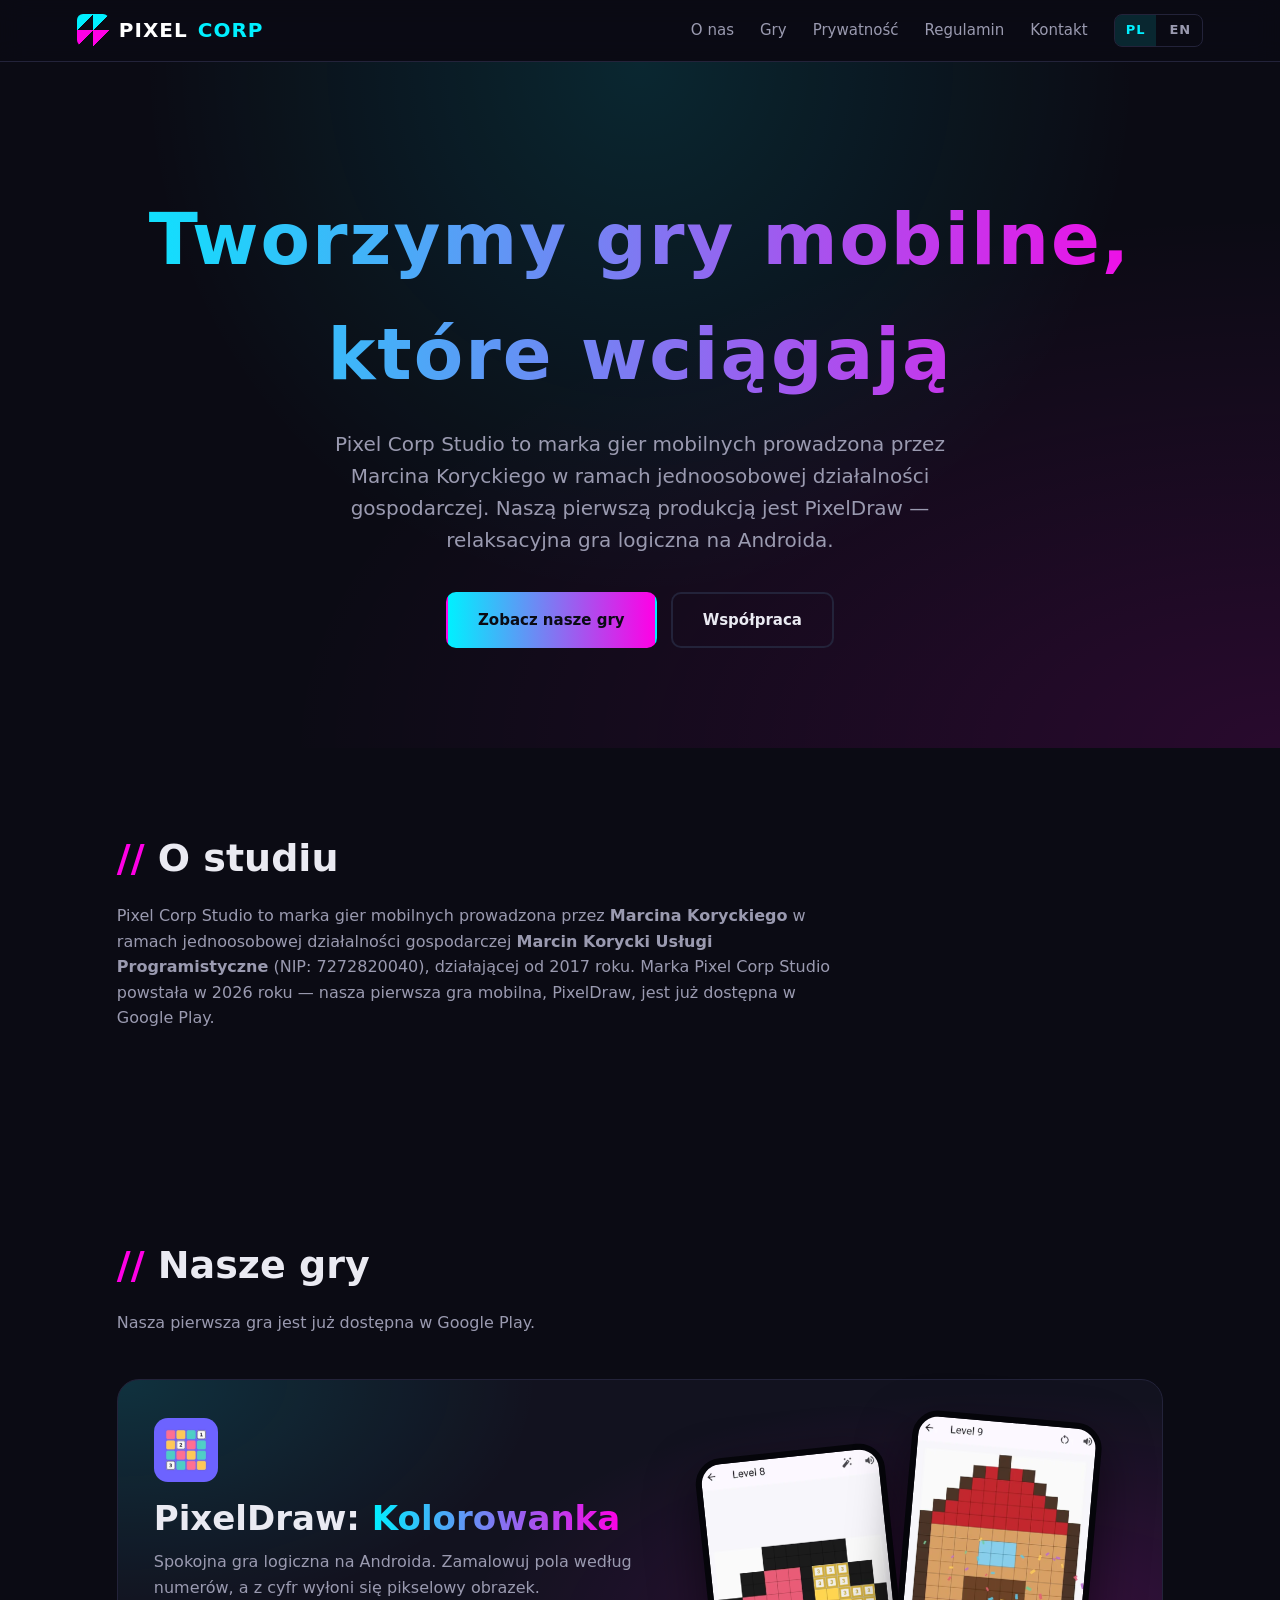
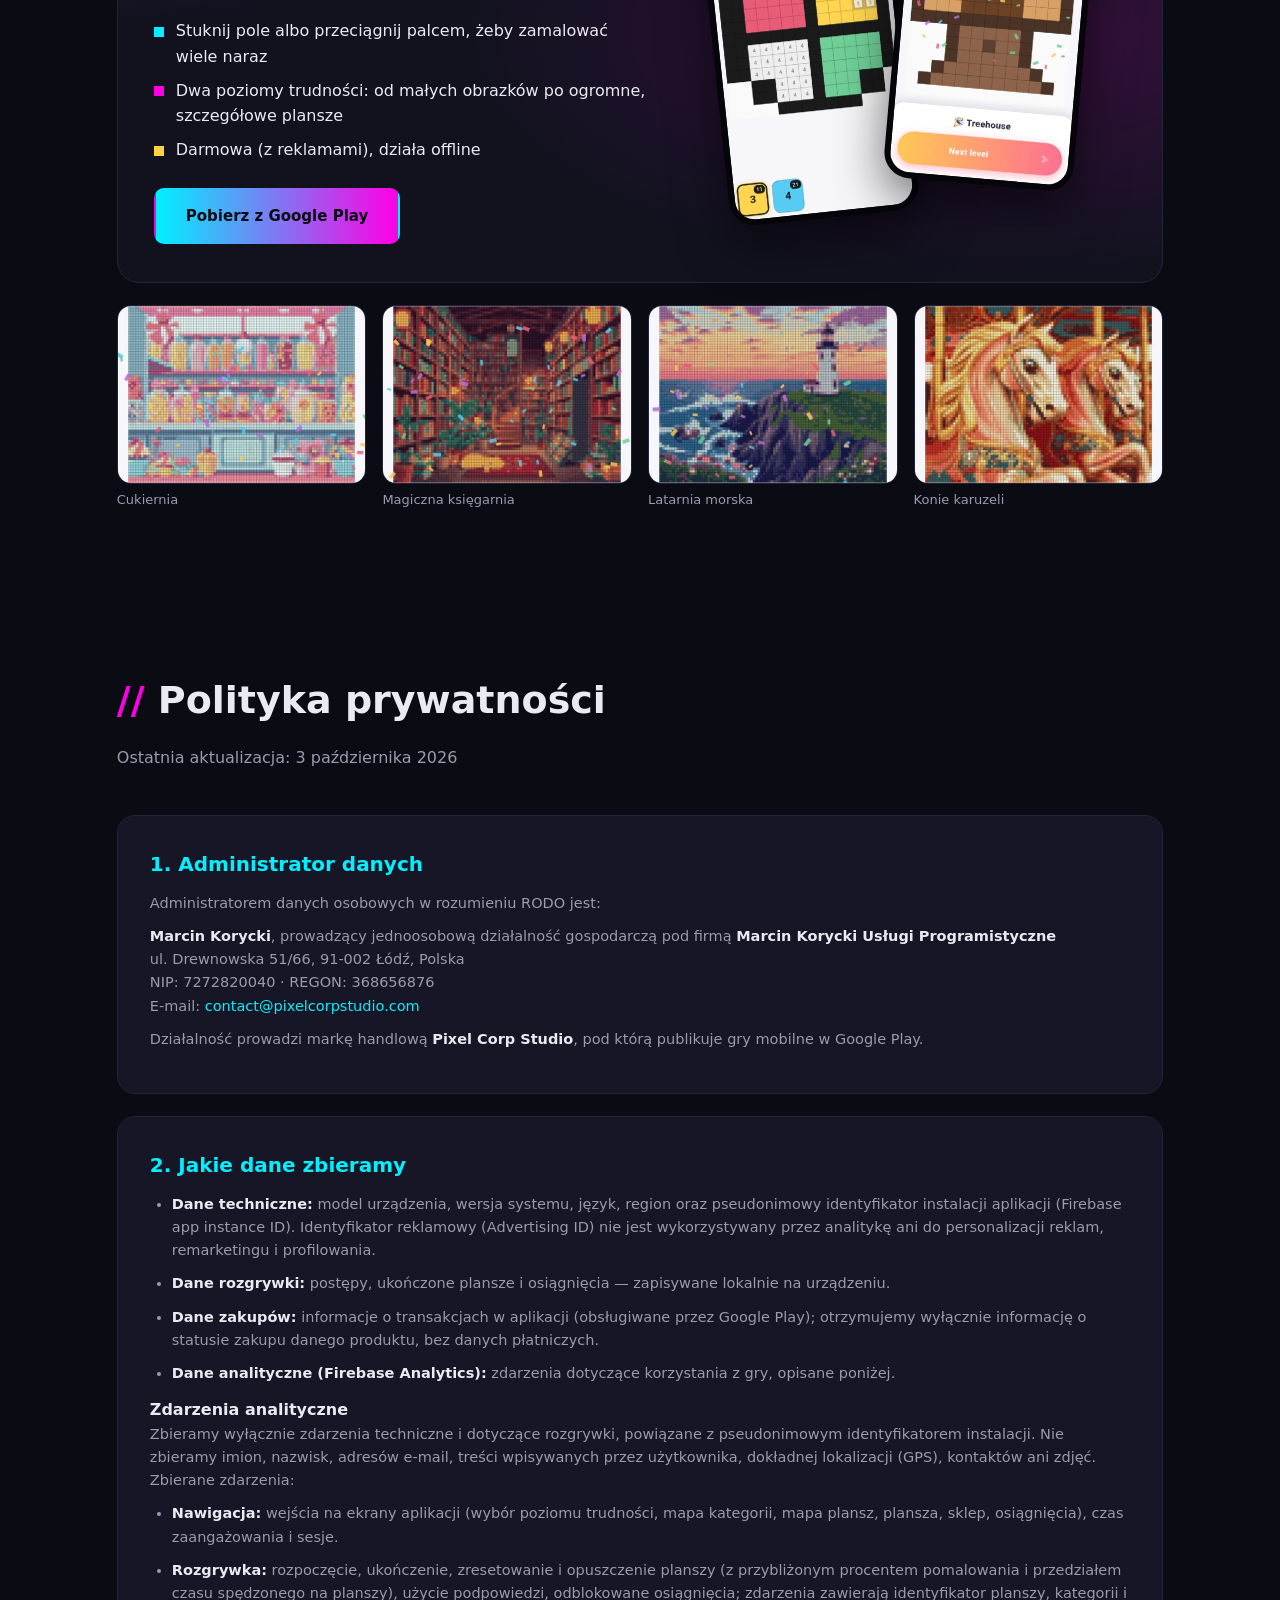
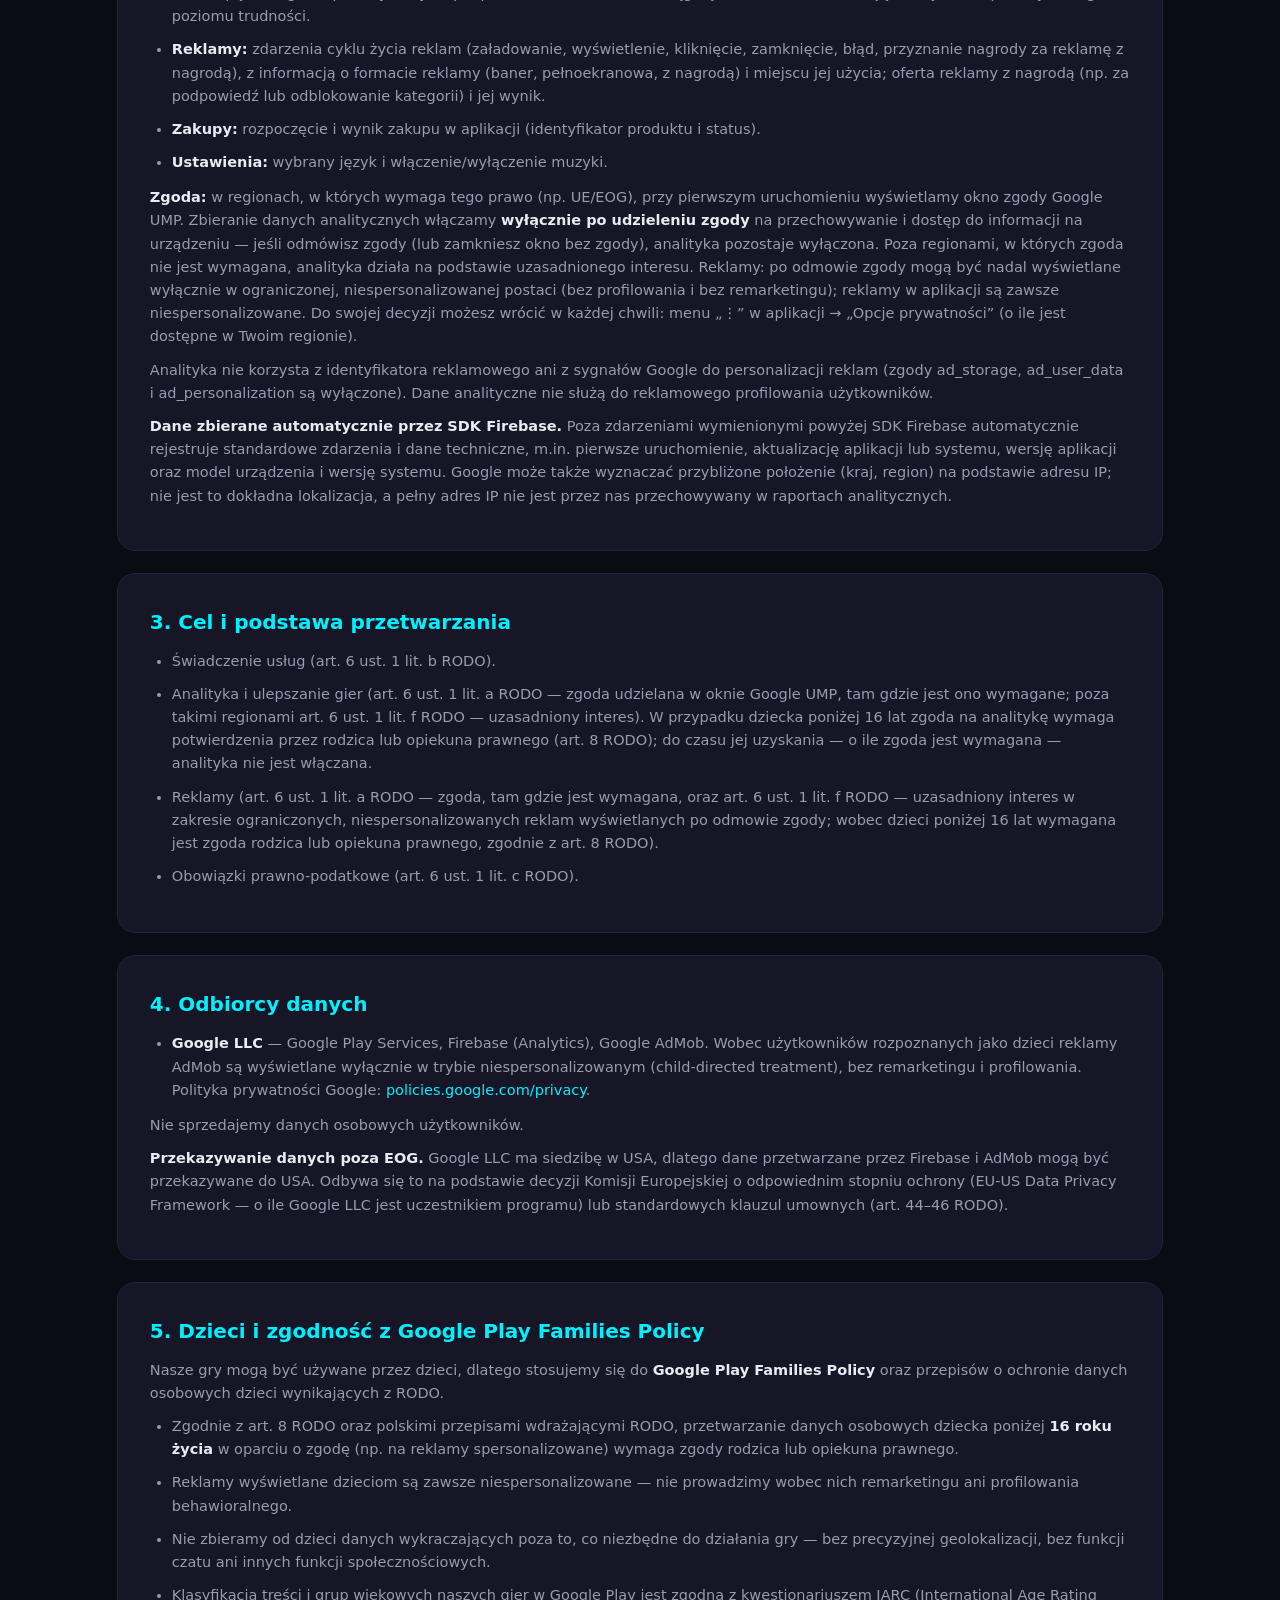
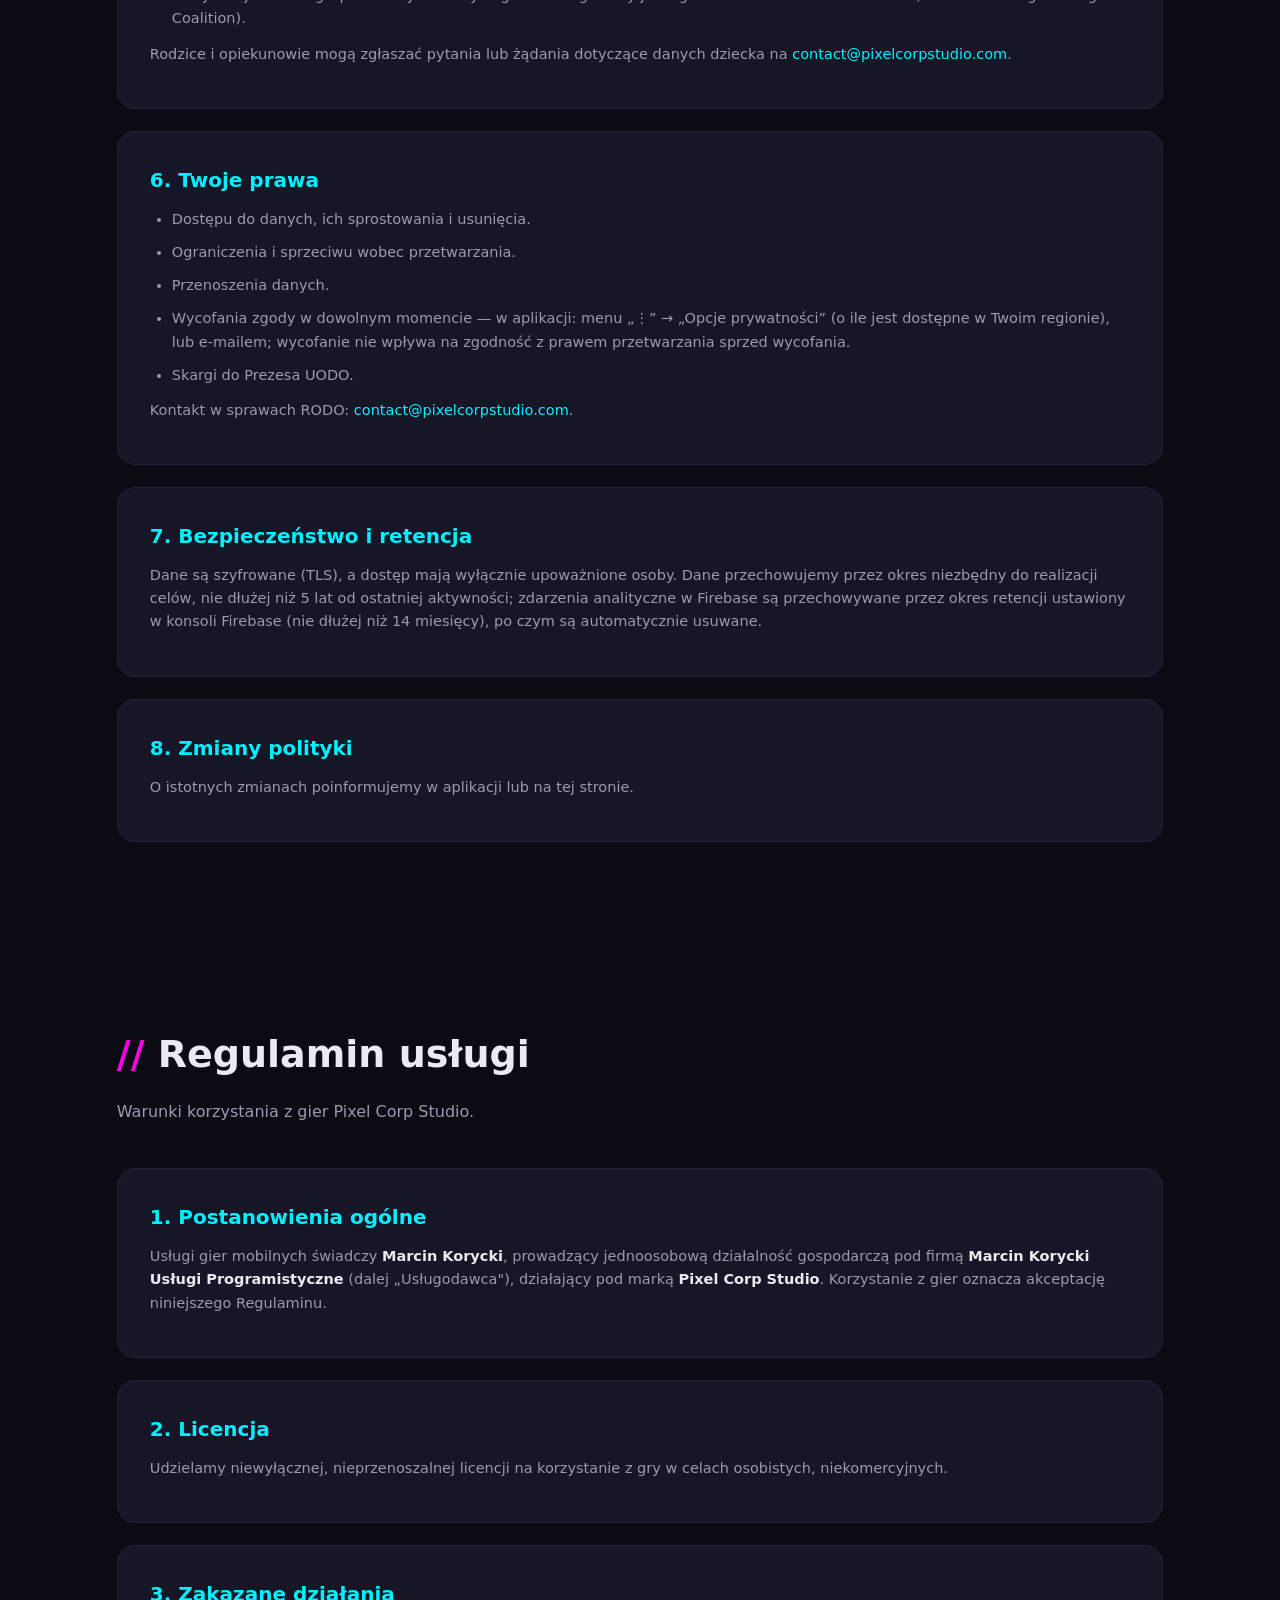
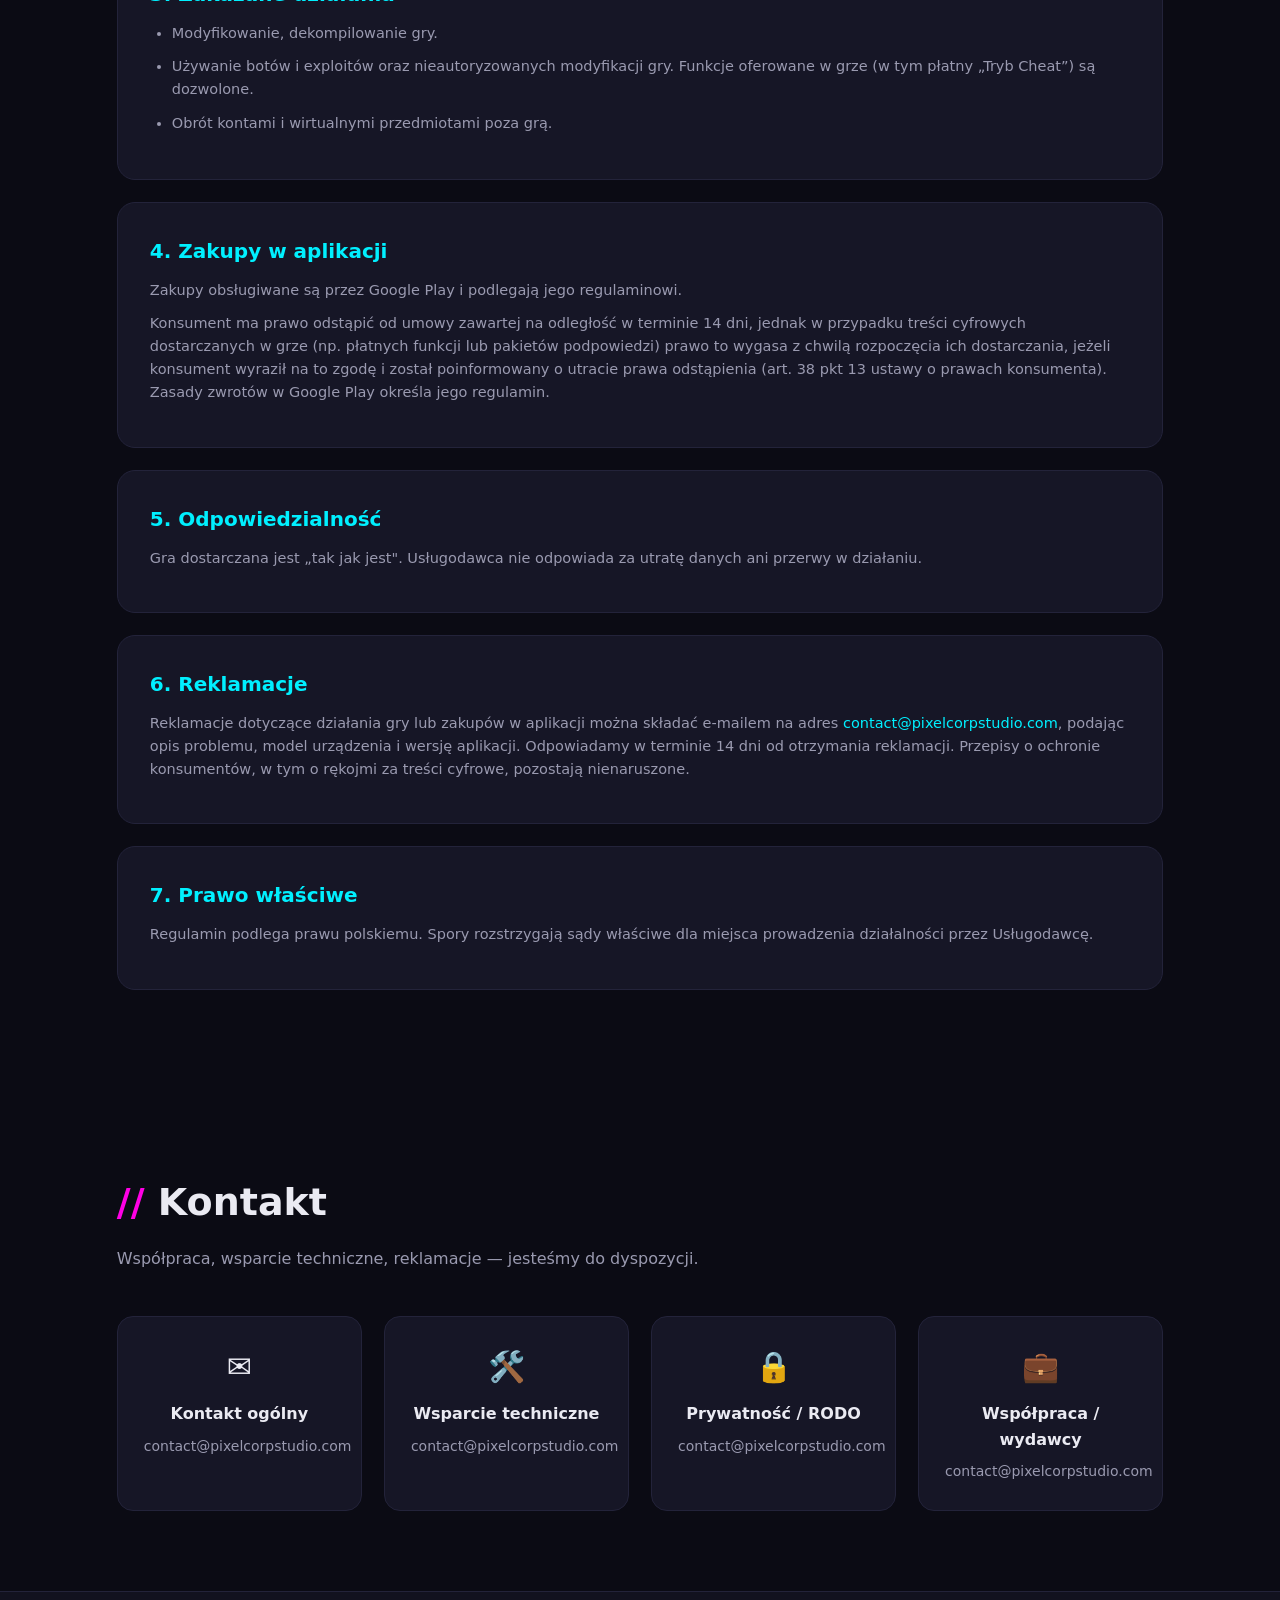
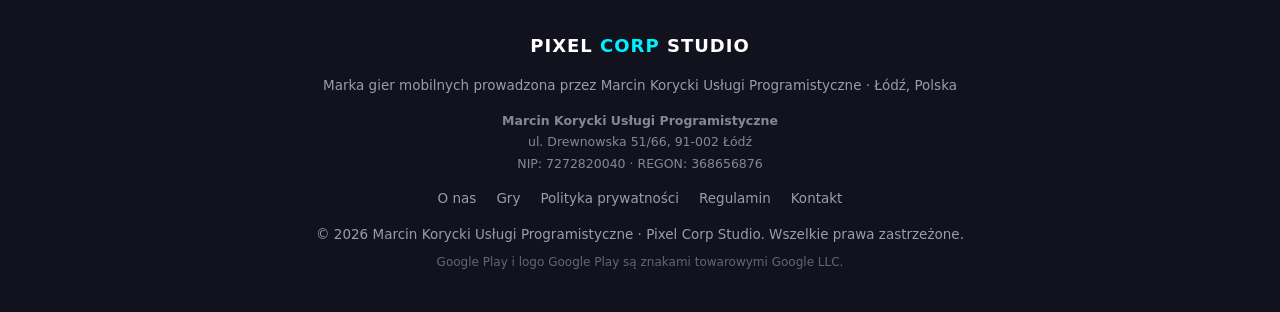
==== pl/index.html @ 2f196684 "Auto-redirect Polish browsers to /pl/ (keeps hash), remember manual language choice" ====
<!DOCTYPE html>
<html lang="pl">
<head>
<meta name="google-site-verification" content="8522fjta0KtmAq6tlZYOzUPlFx3F5fHoXZ2V8XUHtcg" />
<meta charset="UTF-8" />
<meta name="viewport" content="width=device-width, initial-scale=1.0" />
<title>Pixel Corp Studio — Twórcy gier mobilnych</title>
<link rel="canonical" href="https://pixelcorpstudio.com/pl/" />
<link rel="alternate" hreflang="en" href="https://pixelcorpstudio.com/" />
<link rel="alternate" hreflang="pl" href="https://pixelcorpstudio.com/pl/" />
<link rel="alternate" hreflang="x-default" href="https://pixelcorpstudio.com/" />
<meta property="og:type" content="website" />
<meta property="og:title" content="Pixel Corp Studio — Twórcy gier mobilnych" />
<meta property="og:description" content="Pixel Corp Studio — marka gier mobilnych prowadzona przez Marcin Korycki Usługi Programistyczne. Pierwsza gra: PixelDraw: Kolorowanka na Androida." />
<meta property="og:url" content="https://pixelcorpstudio.com/pl/" />
<meta property="og:locale" content="pl_PL" />
<meta name="description" content="Pixel Corp Studio — marka gier mobilnych prowadzona przez Marcin Korycki Usługi Programistyczne. Pierwsza gra: PixelDraw: Kolorowanka na Androida." />
<link rel="icon" href="data:image/svg+xml,<svg xmlns='http://www.w3.org/2000/svg' viewBox='0 0 100 100'><rect width='50' height='50' fill='%2300F0FF'/><rect x='50' y='50' width='50' height='50' fill='%23FF00E5'/></svg>" />
<link rel="stylesheet" href="/style.css" />
<script>
(function(){
  var KEY='pcs-lang';
  function get(){try{return localStorage.getItem(KEY)}catch(e){return null}}
  function set(v){try{localStorage.setItem(KEY,v)}catch(e){}}
  
  document.addEventListener('DOMContentLoaded',function(){
    var a=document.querySelector('.lang a');
    if(a)a.addEventListener('click',function(){set(a.getAttribute('hreflang'))});
  });
})();
</script>
</head>
<body>

<nav>
  <a class="logo" href="/pl/"><div class="logo-mark"></div><span>PIXEL</span><span>CORP</span></a>
  <div class="nav-right">
  <ul>
    <li><a href="#about">O nas</a></li>
    <li><a href="#games">Gry</a></li>
    <li><a href="#privacy">Prywatność</a></li>
    <li><a href="#terms">Regulamin</a></li>
    <li><a href="#contact">Kontakt</a></li>
  </ul>
  <div class="lang" aria-label="Język"><span aria-current="true">PL</span><a href="/" hreflang="en" lang="en">EN</a></div>
  </div>
</nav>

<header>
  <h1>Tworzymy gry mobilne,<br>które wciągają</h1>
  <p class="sub">Pixel Corp Studio to marka gier mobilnych prowadzona przez Marcina Koryckiego w ramach jednoosobowej działalności gospodarczej. Naszą pierwszą produkcją jest PixelDraw — relaksacyjna gra logiczna na Androida.</p>
  <div class="buttons">
    <a href="#games" class="btn btn-primary">Zobacz nasze gry</a>
    <a href="#contact" class="btn btn-outline">Współpraca</a>
  </div>
</header>

<section id="about">
  <h2>O studiu</h2>
  <p class="lead">Pixel Corp Studio to marka gier mobilnych prowadzona przez <strong>Marcina Koryckiego</strong> w ramach jednoosobowej działalności gospodarczej <strong>Marcin Korycki Usługi Programistyczne</strong> (NIP: 7272820040), działającej od 2017 roku. Marka Pixel Corp Studio powstała w 2026 roku — nasza pierwsza gra mobilna, PixelDraw, jest już dostępna w Google Play.</p>
  <!-- Statystyki studia — DO UZUPEŁNIENIA po wydaniu pierwszych gier, odkomentować i uzupełnić realnymi liczbami.
  <div class="about-grid">
    <div class="stat"><b>2017</b><span>Rok założenia (JDG)</span></div>
    <div class="stat"><b>—</b><span>Wydanych gier</span></div>
    <div class="stat"><b>—</b><span>Pobrań</span></div>
    <div class="stat"><b>—</b><span>Średnia ocena</span></div>
  </div>
  -->
</section>

<section id="games">
  <h2>Nasze gry</h2>
  <p class="lead">Nasza pierwsza gra jest już dostępna w Google Play.</p>
  <div class="feature">
    <div>
      <img class="ico" src="/img/icon.webp" alt="" width="64" height="64">
      <h3>PixelDraw: <span class="grad">Kolorowanka</span></h3>
      <p class="desc">Spokojna gra logiczna na Androida. Zamalowuj pola według numerów, a z cyfr wyłoni się pikselowy obrazek.</p>
      <ul>
        <li>Stuknij pole albo przeciągnij palcem, żeby zamalować wiele naraz</li>
        <li>Dwa poziomy trudności: od małych obrazków po ogromne, szczegółowe plansze</li>
        <li>Darmowa (z reklamami), działa offline</li>
      </ul>
      <a href="https://play.google.com/store/apps/details?id=com.pixelcorpstudio.pixeldraw" class="btn btn-primary" target="_blank" rel="noopener">Pobierz z Google Play</a>
    </div>
    <div class="phones">
      <div class="phone a"><img src="/img/painting.webp" alt="Ekran gry PixelDraw w trakcie malowania planszy" width="540" height="1050"></div>
      <div class="phone b"><img src="/img/treehouse.webp" alt="Ukończony obrazek domku na drzewie w grze PixelDraw" width="540" height="1050"></div>
    </div>
  </div>
  <div class="gal">
    <figure><img src="/img/candy-shop.webp" alt="Plansza „Cukiernia” w grze PixelDraw" width="540" height="386" loading="lazy"><figcaption>Cukiernia</figcaption></figure>
    <figure><img src="/img/bookshop.webp" alt="Plansza „Magiczna księgarnia” w grze PixelDraw" width="540" height="386" loading="lazy"><figcaption>Magiczna księgarnia</figcaption></figure>
    <figure><img src="/img/lighthouse.webp" alt="Plansza „Latarnia morska” w grze PixelDraw" width="540" height="386" loading="lazy"><figcaption>Latarnia morska</figcaption></figure>
    <figure><img src="/img/carousel.webp" alt="Plansza „Konie karuzeli” w grze PixelDraw" width="540" height="386" loading="lazy"><figcaption>Konie karuzeli</figcaption></figure>
  </div>
</section>

<section id="privacy">
  <h2>Polityka prywatności</h2>
  <p class="lead">Ostatnia aktualizacja: 3 października 2026</p>

  <div class="legal-box">
    <h3>1. Administrator danych</h3>
    <p>Administratorem danych osobowych w rozumieniu RODO jest:</p>
    <p><strong>Marcin Korycki</strong>, prowadzący jednoosobową działalność gospodarczą pod firmą <strong>Marcin Korycki Usługi Programistyczne</strong><br>
    ul. Drewnowska 51/66, 91-002 Łódź, Polska<br>
    NIP: 7272820040 · REGON: 368656876<br>
    E-mail: <a href="mailto:contact@pixelcorpstudio.com">contact@pixelcorpstudio.com</a></p>
    <p>Działalność prowadzi markę handlową <strong>Pixel Corp Studio</strong>, pod którą publikuje gry mobilne w Google Play.</p>
  </div>

  <div class="legal-box">
    <h3>2. Jakie dane zbieramy</h3>
    <ul>
      <li><strong>Dane techniczne:</strong> model urządzenia, wersja systemu, język, region oraz pseudonimowy identyfikator instalacji aplikacji (Firebase app instance ID). Identyfikator reklamowy (Advertising ID) nie jest wykorzystywany przez analitykę ani do personalizacji reklam, remarketingu i profilowania.</li>
      <li><strong>Dane rozgrywki:</strong> postępy, ukończone plansze i osiągnięcia — zapisywane lokalnie na urządzeniu.</li>
      <li><strong>Dane zakupów:</strong> informacje o transakcjach w aplikacji (obsługiwane przez Google Play); otrzymujemy wyłącznie informację o statusie zakupu danego produktu, bez danych płatniczych.</li>
      <li><strong>Dane analityczne (Firebase Analytics):</strong> zdarzenia dotyczące korzystania z gry, opisane poniżej.</li>
    </ul>
    <h4>Zdarzenia analityczne</h4>
    <p>Zbieramy wyłącznie zdarzenia techniczne i dotyczące rozgrywki, powiązane z pseudonimowym identyfikatorem instalacji. Nie zbieramy imion, nazwisk, adresów e-mail, treści wpisywanych przez użytkownika, dokładnej lokalizacji (GPS), kontaktów ani zdjęć. Zbierane zdarzenia:</p>
    <ul>
      <li><strong>Nawigacja:</strong> wejścia na ekrany aplikacji (wybór poziomu trudności, mapa kategorii, mapa plansz, plansza, sklep, osiągnięcia), czas zaangażowania i sesje.</li>
      <li><strong>Rozgrywka:</strong> rozpoczęcie, ukończenie, zresetowanie i opuszczenie planszy (z przybliżonym procentem pomalowania i przedziałem czasu spędzonego na planszy), użycie podpowiedzi, odblokowane osiągnięcia; zdarzenia zawierają identyfikator planszy, kategorii i poziomu trudności.</li>
      <li><strong>Reklamy:</strong> zdarzenia cyklu życia reklam (załadowanie, wyświetlenie, kliknięcie, zamknięcie, błąd, przyznanie nagrody za reklamę z nagrodą), z informacją o formacie reklamy (baner, pełnoekranowa, z nagrodą) i miejscu jej użycia; oferta reklamy z nagrodą (np. za podpowiedź lub odblokowanie kategorii) i jej wynik.</li>
      <li><strong>Zakupy:</strong> rozpoczęcie i wynik zakupu w aplikacji (identyfikator produktu i status).</li>
      <li><strong>Ustawienia:</strong> wybrany język i włączenie/wyłączenie muzyki.</li>
    </ul>
    <p><strong>Zgoda:</strong> w regionach, w których wymaga tego prawo (np. UE/EOG), przy pierwszym uruchomieniu wyświetlamy okno zgody Google UMP. Zbieranie danych analitycznych włączamy <strong>wyłącznie po udzieleniu zgody</strong> na przechowywanie i dostęp do informacji na urządzeniu — jeśli odmówisz zgody (lub zamkniesz okno bez zgody), analityka pozostaje wyłączona. Poza regionami, w których zgoda nie jest wymagana, analityka działa na podstawie uzasadnionego interesu. Reklamy: po odmowie zgody mogą być nadal wyświetlane wyłącznie w ograniczonej, niespersonalizowanej postaci (bez profilowania i bez remarketingu); reklamy w aplikacji są zawsze niespersonalizowane. Do swojej decyzji możesz wrócić w każdej chwili: menu „⋮” w aplikacji → „Opcje prywatności” (o ile jest dostępne w Twoim regionie).</p>
    <p>Analityka nie korzysta z identyfikatora reklamowego ani z sygnałów Google do personalizacji reklam (zgody ad_storage, ad_user_data i ad_personalization są wyłączone). Dane analityczne nie służą do reklamowego profilowania użytkowników.</p>
<p><strong>Dane zbierane automatycznie przez SDK Firebase.</strong> Poza zdarzeniami wymienionymi powyżej SDK Firebase automatycznie rejestruje standardowe zdarzenia i dane techniczne, m.in. pierwsze uruchomienie, aktualizację aplikacji lub systemu, wersję aplikacji oraz model urządzenia i wersję systemu. Google może także wyznaczać przybliżone położenie (kraj, region) na podstawie adresu IP; nie jest to dokładna lokalizacja, a pełny adres IP nie jest przez nas przechowywany w raportach analitycznych.</p>
  </div>

  <div class="legal-box">
    <h3>3. Cel i podstawa przetwarzania</h3>
    <ul>
      <li>Świadczenie usług (art. 6 ust. 1 lit. b RODO).</li>
      <li>Analityka i ulepszanie gier (art. 6 ust. 1 lit. a RODO — zgoda udzielana w oknie Google UMP, tam gdzie jest ono wymagane; poza takimi regionami art. 6 ust. 1 lit. f RODO — uzasadniony interes). W przypadku dziecka poniżej 16 lat zgoda na analitykę wymaga potwierdzenia przez rodzica lub opiekuna prawnego (art. 8 RODO); do czasu jej uzyskania — o ile zgoda jest wymagana — analityka nie jest włączana.</li>
      <li>Reklamy (art. 6 ust. 1 lit. a RODO — zgoda, tam gdzie jest wymagana, oraz art. 6 ust. 1 lit. f RODO — uzasadniony interes w zakresie ograniczonych, niespersonalizowanych reklam wyświetlanych po odmowie zgody; wobec dzieci poniżej 16 lat wymagana jest zgoda rodzica lub opiekuna prawnego, zgodnie z art. 8 RODO).</li>
      <li>Obowiązki prawno-podatkowe (art. 6 ust. 1 lit. c RODO).</li>
    </ul>
  </div>

  <div class="legal-box">
    <h3>4. Odbiorcy danych</h3>
    <ul>
      <li><strong>Google LLC</strong> — Google Play Services, Firebase (Analytics), Google AdMob. Wobec użytkowników rozpoznanych jako dzieci reklamy AdMob są wyświetlane wyłącznie w trybie niespersonalizowanym (child-directed treatment), bez remarketingu i profilowania. Polityka prywatności Google: <a href="https://policies.google.com/privacy" rel="noopener">policies.google.com/privacy</a>.</li>
    </ul>
    <p>Nie sprzedajemy danych osobowych użytkowników.</p>
<p><strong>Przekazywanie danych poza EOG.</strong> Google LLC ma siedzibę w USA, dlatego dane przetwarzane przez Firebase i AdMob mogą być przekazywane do USA. Odbywa się to na podstawie decyzji Komisji Europejskiej o odpowiednim stopniu ochrony (EU-US Data Privacy Framework — o ile Google LLC jest uczestnikiem programu) lub standardowych klauzul umownych (art. 44–46 RODO).</p>
  </div>

  <div class="legal-box">
    <h3>5. Dzieci i zgodność z Google Play Families Policy</h3>
    <p>Nasze gry mogą być używane przez dzieci, dlatego stosujemy się do <strong>Google Play Families Policy</strong> oraz przepisów o ochronie danych osobowych dzieci wynikających z RODO.</p>
    <ul>
      <li>Zgodnie z art. 8 RODO oraz polskimi przepisami wdrażającymi RODO, przetwarzanie danych osobowych dziecka poniżej <strong>16 roku życia</strong> w oparciu o zgodę (np. na reklamy spersonalizowane) wymaga zgody rodzica lub opiekuna prawnego.</li>
      <li>Reklamy wyświetlane dzieciom są zawsze niespersonalizowane — nie prowadzimy wobec nich remarketingu ani profilowania behawioralnego.</li>
      <li>Nie zbieramy od dzieci danych wykraczających poza to, co niezbędne do działania gry — bez precyzyjnej geolokalizacji, bez funkcji czatu ani innych funkcji społecznościowych.</li>
      <li>Klasyfikacja treści i grup wiekowych naszych gier w Google Play jest zgodna z kwestionariuszem IARC (International Age Rating Coalition).</li>
    </ul>
    <p>Rodzice i opiekunowie mogą zgłaszać pytania lub żądania dotyczące danych dziecka na <a href="mailto:contact@pixelcorpstudio.com">contact@pixelcorpstudio.com</a>.</p>
  </div>

  <div class="legal-box">
    <h3>6. Twoje prawa</h3>
    <ul>
      <li>Dostępu do danych, ich sprostowania i usunięcia.</li>
      <li>Ograniczenia i sprzeciwu wobec przetwarzania.</li>
      <li>Przenoszenia danych.</li>
      <li>Wycofania zgody w dowolnym momencie — w aplikacji: menu „⋮” → „Opcje prywatności” (o ile jest dostępne w Twoim regionie), lub e-mailem; wycofanie nie wpływa na zgodność z prawem przetwarzania sprzed wycofania.</li>
      <li>Skargi do Prezesa UODO.</li>
    </ul>
    <p>Kontakt w sprawach RODO: <a href="mailto:contact@pixelcorpstudio.com">contact@pixelcorpstudio.com</a>.</p>
  </div>

  <div class="legal-box">
    <h3>7. Bezpieczeństwo i retencja</h3>
    <p>Dane są szyfrowane (TLS), a dostęp mają wyłącznie upoważnione osoby. Dane przechowujemy przez okres niezbędny do realizacji celów, nie dłużej niż 5 lat od ostatniej aktywności; zdarzenia analityczne w Firebase są przechowywane przez okres retencji ustawiony w konsoli Firebase (nie dłużej niż 14 miesięcy), po czym są automatycznie usuwane.</p>
  </div>

  <div class="legal-box">
    <h3>8. Zmiany polityki</h3>
    <p>O istotnych zmianach poinformujemy w aplikacji lub na tej stronie.</p>
  </div>
</section>

<section id="terms">
  <h2>Regulamin usługi</h2>
  <p class="lead">Warunki korzystania z gier Pixel Corp Studio.</p>

  <div class="legal-box">
    <h3>1. Postanowienia ogólne</h3>
    <p>Usługi gier mobilnych świadczy <strong>Marcin Korycki</strong>, prowadzący jednoosobową działalność gospodarczą pod firmą <strong>Marcin Korycki Usługi Programistyczne</strong> (dalej „Usługodawca"), działający pod marką <strong>Pixel Corp Studio</strong>. Korzystanie z gier oznacza akceptację niniejszego Regulaminu.</p>
  </div>

  <div class="legal-box">
    <h3>2. Licencja</h3>
    <p>Udzielamy niewyłącznej, nieprzenoszalnej licencji na korzystanie z gry w celach osobistych, niekomercyjnych.</p>
  </div>

  <div class="legal-box">
    <h3>3. Zakazane działania</h3>
    <ul>
      <li>Modyfikowanie, dekompilowanie gry.</li>
      <li>Używanie botów i exploitów oraz nieautoryzowanych modyfikacji gry. Funkcje oferowane w grze (w tym płatny „Tryb Cheat”) są dozwolone.</li>
      <li>Obrót kontami i wirtualnymi przedmiotami poza grą.</li>
    </ul>
  </div>

  <div class="legal-box">
    <h3>4. Zakupy w aplikacji</h3>
    <p>Zakupy obsługiwane są przez Google Play i podlegają jego regulaminowi.</p>
    <p>Konsument ma prawo odstąpić od umowy zawartej na odległość w terminie 14 dni, jednak w przypadku treści cyfrowych dostarczanych w grze (np. płatnych funkcji lub pakietów podpowiedzi) prawo to wygasa z chwilą rozpoczęcia ich dostarczania, jeżeli konsument wyraził na to zgodę i został poinformowany o utracie prawa odstąpienia (art. 38 pkt 13 ustawy o prawach konsumenta). Zasady zwrotów w Google Play określa jego regulamin.</p>
  </div>

  <div class="legal-box">
    <h3>5. Odpowiedzialność</h3>
    <p>Gra dostarczana jest „tak jak jest". Usługodawca nie odpowiada za utratę danych ani przerwy w działaniu.</p>
  </div>

  <div class="legal-box">
    <h3>6. Reklamacje</h3>
    <p>Reklamacje dotyczące działania gry lub zakupów w aplikacji można składać e-mailem na adres <a href="mailto:contact@pixelcorpstudio.com">contact@pixelcorpstudio.com</a>, podając opis problemu, model urządzenia i wersję aplikacji. Odpowiadamy w terminie 14 dni od otrzymania reklamacji. Przepisy o ochronie konsumentów, w tym o rękojmi za treści cyfrowe, pozostają nienaruszone.</p>
  </div>

  <div class="legal-box">
    <h3>7. Prawo właściwe</h3>
    <p>Regulamin podlega prawu polskiemu. Spory rozstrzygają sądy właściwe dla miejsca prowadzenia działalności przez Usługodawcę.</p>
  </div>
</section>

<section id="contact">
  <h2>Kontakt</h2>
  <p class="lead">Współpraca, wsparcie techniczne, reklamacje — jesteśmy do dyspozycji.</p>
  <div class="contact-grid">
    <div class="contact-card">
      <div class="icon">✉️</div>
      <h4>Kontakt ogólny</h4>
      <a href="mailto:contact@pixelcorpstudio.com">contact@pixelcorpstudio.com</a>
    </div>
    <div class="contact-card">
      <div class="icon">🛠️</div>
      <h4>Wsparcie techniczne</h4>
      <a href="mailto:contact@pixelcorpstudio.com">contact@pixelcorpstudio.com</a>
    </div>
    <div class="contact-card">
      <div class="icon">🔒</div>
      <h4>Prywatność / RODO</h4>
      <a href="mailto:contact@pixelcorpstudio.com">contact@pixelcorpstudio.com</a>
    </div>
    <div class="contact-card">
      <div class="icon">💼</div>
      <h4>Współpraca / wydawcy</h4>
      <a href="mailto:contact@pixelcorpstudio.com">contact@pixelcorpstudio.com</a>
    </div>
  </div>
</section>

<footer>
  <div class="flogo">PIXEL <span>CORP</span> STUDIO</div>
  <p>Marka gier mobilnych prowadzona przez Marcin Korycki Usługi Programistyczne · Łódź, Polska</p>
  <div class="legal-info">
    <strong>Marcin Korycki Usługi Programistyczne</strong><br>
    ul. Drewnowska 51/66, 91-002 Łódź<br>
    NIP: 7272820040 · REGON: 368656876
  </div>
  <div class="links">
    <a href="#about">O nas</a>
    <a href="#games">Gry</a>
    <a href="#privacy">Polityka prywatności</a>
    <a href="#terms">Regulamin</a>
    <a href="#contact">Kontakt</a>
  </div>
  <p>© 2026 Marcin Korycki Usługi Programistyczne · Pixel Corp Studio. Wszelkie prawa zastrzeżone.</p>
  <p style="margin-top:8px;font-size:12px;opacity:.6">Google Play i logo Google Play są znakami towarowymi Google LLC.</p>
</footer>

</body>
</html>
---- style.css ----
:root{
    --cyan:#00F0FF;--magenta:#FF00E5;--bg:#0B0B14;--bg2:#12121F;
    --card:#161626;--text:#EAEAF2;--muted:#9A9AB0;--border:#23233A;
  }
  *{box-sizing:border-box;margin:0;padding:0}
  html{scroll-behavior:smooth}
  body{font-family:'Segoe UI',system-ui,-apple-system,sans-serif;background:var(--bg);color:var(--text);line-height:1.6;overflow-x:hidden}
  a{color:var(--cyan);text-decoration:none;transition:.2s}
  a:hover{color:var(--magenta)}
  a.logo,a.logo:hover{color:inherit}

  nav{position:sticky;top:0;z-index:100;background:rgba(11,11,20,.85);backdrop-filter:blur(12px);border-bottom:1px solid var(--border);padding:14px 6%;display:flex;align-items:center;justify-content:space-between}
  .logo{display:flex;align-items:center;gap:10px;font-weight:900;font-size:20px;letter-spacing:1px}
  .logo-mark{width:32px;height:32px;background:
      linear-gradient(135deg,var(--cyan) 0 50%,transparent 50%) top left/50% 50% no-repeat,
      linear-gradient(135deg,var(--magenta) 0 50%,transparent 50%) bottom right/50% 50% no-repeat,
      linear-gradient(135deg,var(--cyan) 0 50%,transparent 50%) top right/50% 50% no-repeat,
      linear-gradient(135deg,var(--magenta) 0 50%,transparent 50%) bottom left/50% 50% no-repeat;border-radius:6px}
  .logo span:first-of-type{color:#fff}
  .logo span:last-of-type{color:var(--cyan)}
  nav ul{display:flex;gap:26px;list-style:none;font-size:15px}
  nav ul a{color:var(--muted)}
  nav ul a:hover{color:#fff}
  @media(max-width:760px){nav ul{display:none}}

  header{padding:120px 6% 100px;text-align:center;background:
      radial-gradient(ellipse at top, rgba(0,240,255,.12), transparent 55%),
      radial-gradient(ellipse at bottom right, rgba(255,0,229,.12), transparent 55%)}
  header h1{font-size:clamp(38px,7vw,72px);font-weight:900;letter-spacing:2px;margin-bottom:16px;background:linear-gradient(90deg,var(--cyan),var(--magenta));-webkit-background-clip:text;background-clip:text;color:transparent}
  header p.sub{font-size:clamp(16px,2vw,20px);color:var(--muted);max-width:660px;margin:0 auto 36px}
  .buttons{display:flex;gap:14px;justify-content:center;flex-wrap:wrap}
  .btn{padding:14px 30px;border-radius:10px;font-weight:700;font-size:15px;border:2px solid transparent;cursor:pointer;transition:.25s;display:inline-block}
  .btn-primary{background:linear-gradient(90deg,var(--cyan),var(--magenta));color:#0B0B14}
  .btn-primary:hover{transform:translateY(-2px);box-shadow:0 8px 30px rgba(0,240,255,.35);color:#0B0B14}
  .btn-outline{border-color:var(--border);color:var(--text)}
  .btn-outline:hover{border-color:var(--cyan);color:var(--cyan)}

  section{padding:80px 6%;max-width:1200px;margin:0 auto}
  section h2{font-size:clamp(26px,3.5vw,38px);margin-bottom:14px;font-weight:800}
  section h2::before{content:"// ";color:var(--magenta);font-weight:900}
  section .lead{color:var(--muted);margin-bottom:44px;max-width:720px;font-size:16px}

  .about-grid{display:grid;grid-template-columns:repeat(auto-fit,minmax(230px,1fr));gap:22px}
  .stat{background:var(--card);border:1px solid var(--border);border-radius:16px;padding:28px;text-align:center;transition:.25s}
  .stat:hover{border-color:var(--cyan);transform:translateY(-4px)}
  .stat b{display:block;font-size:36px;background:linear-gradient(90deg,var(--cyan),var(--magenta));-webkit-background-clip:text;background-clip:text;color:transparent}
  .stat span{color:var(--muted);font-size:14px;letter-spacing:1px;text-transform:uppercase}

  .games{display:grid;grid-template-columns:repeat(auto-fit,minmax(280px,1fr));gap:24px}
  .game{background:var(--card);border:1px solid var(--border);border-radius:18px;overflow:hidden;transition:.25s;display:flex;flex-direction:column}
  .game:hover{border-color:var(--magenta);transform:translateY(-6px);box-shadow:0 12px 40px rgba(255,0,229,.18)}
  .game .cover{height:170px;display:flex;align-items:center;justify-content:center;font-size:52px;font-weight:900;letter-spacing:2px}
  .game .info{padding:22px}
  .game h3{font-size:20px;margin-bottom:8px}
  .game p{color:var(--muted);font-size:14px;margin-bottom:16px}
  .tags{display:flex;gap:8px;flex-wrap:wrap;margin-bottom:14px}
  .tag{font-size:11px;text-transform:uppercase;letter-spacing:1px;padding:4px 10px;border-radius:20px;background:rgba(0,240,255,.1);color:var(--cyan);border:1px solid rgba(0,240,255,.3)}
  .tag-soon{background:rgba(255,0,229,.1);color:var(--magenta);border-color:rgba(255,0,229,.3)}

  .legal-box{background:var(--card);border:1px solid var(--border);border-radius:18px;padding:32px;margin-bottom:22px}
  .legal-box h3{margin-bottom:12px;color:var(--cyan);font-size:20px}
  .legal-box p, .legal-box li{color:var(--muted);font-size:14.5px;margin-bottom:10px}
  .legal-box ul{padding-left:22px;margin-bottom:12px}
  .legal-box strong{color:var(--text)}

  .contact-grid{display:grid;grid-template-columns:repeat(auto-fit,minmax(240px,1fr));gap:22px}
  .contact-card{background:var(--card);border:1px solid var(--border);border-radius:16px;padding:26px;text-align:center;transition:.25s}
  .contact-card:hover{border-color:var(--cyan)}
  .contact-card .icon{font-size:30px;margin-bottom:10px}
  .contact-card h4{margin-bottom:6px;font-size:16px}
  .contact-card p, .contact-card a{color:var(--muted);font-size:14px}

  footer{border-top:1px solid var(--border);padding:40px 6%;text-align:center;color:var(--muted);font-size:13.5px;background:var(--bg2)}
  footer .flogo{margin-bottom:14px;font-weight:900;letter-spacing:1px;color:#fff;font-size:18px}
  footer .flogo span{color:var(--cyan)}
  footer .legal-info{margin:14px auto;max-width:640px;font-size:12.5px;opacity:.85;line-height:1.7}
  footer .links{margin:14px 0;display:flex;gap:20px;justify-content:center;flex-wrap:wrap}
  footer .links a{color:var(--muted)}

  .nav-right{display:flex;align-items:center;gap:26px}
  .lang{display:flex;gap:2px;font-size:13px;font-weight:700;letter-spacing:1px;border:1px solid var(--border);border-radius:8px;overflow:hidden}
  .lang a,.lang span{padding:5px 11px;color:var(--muted)}
  .lang a:hover{color:#fff}
  .lang span{background:rgba(0,240,255,.12);color:var(--cyan)}

  .grad{background:linear-gradient(90deg,var(--cyan),var(--magenta));-webkit-background-clip:text;background-clip:text;color:transparent}
  .feature{display:grid;grid-template-columns:1.1fr 1fr;gap:32px;align-items:center;padding:36px;border-radius:22px;border:1px solid var(--border);background:radial-gradient(900px 400px at 85% 50%,rgba(255,0,229,.16),transparent 60%),radial-gradient(700px 400px at 0% 0%,rgba(0,240,255,.14),transparent 60%),var(--bg2)}
  .feature .ico{width:64px;height:64px;border-radius:14px;margin-bottom:16px;display:block}
  .feature h3{font-size:clamp(24px,3.4vw,34px);line-height:1.2;margin-bottom:10px}
  .feature p.desc{color:var(--muted);margin-bottom:18px;max-width:52ch}
  .feature ul{list-style:none;display:grid;gap:8px;margin:0 0 26px}
  .feature li{padding-left:22px;position:relative}
  .feature li::before{content:"";position:absolute;left:0;top:.55em;width:10px;height:10px;background:var(--cyan)}
  .feature li:nth-child(2)::before{background:var(--magenta)}
  .feature li:nth-child(3)::before{background:#FFD23F}
  .phones{position:relative;height:430px}
  .phones{--pw:190px}
  .phone{position:absolute;top:0;width:var(--pw);aspect-ratio:540/1050;border-radius:26px;border:6px solid #05050A;background:#05050A;overflow:hidden;box-shadow:0 20px 50px rgba(0,0,0,.55)}
  .phone img{width:100%;height:100%;display:block;object-fit:cover}
  .phone.a{left:50%;margin-left:calc(-1 * var(--pw));transform:rotate(-6deg);top:34px}
  .phone.b{left:50%;margin-left:-4px;transform:rotate(5deg);z-index:2}
  .gal{display:grid;grid-template-columns:repeat(auto-fit,minmax(200px,1fr));gap:16px;margin-top:22px}
  .gal figure{margin:0}
  .gal img{width:100%;height:auto;aspect-ratio:7/5;object-fit:cover;border-radius:14px;border:1px solid var(--border);display:block}
  .gal figcaption{font-size:13px;color:var(--muted);margin-top:6px}
  @media(max-width:760px){.nav-right{gap:0}.feature{grid-template-columns:1fr;padding:24px}.phones{--pw:140px;height:330px}}
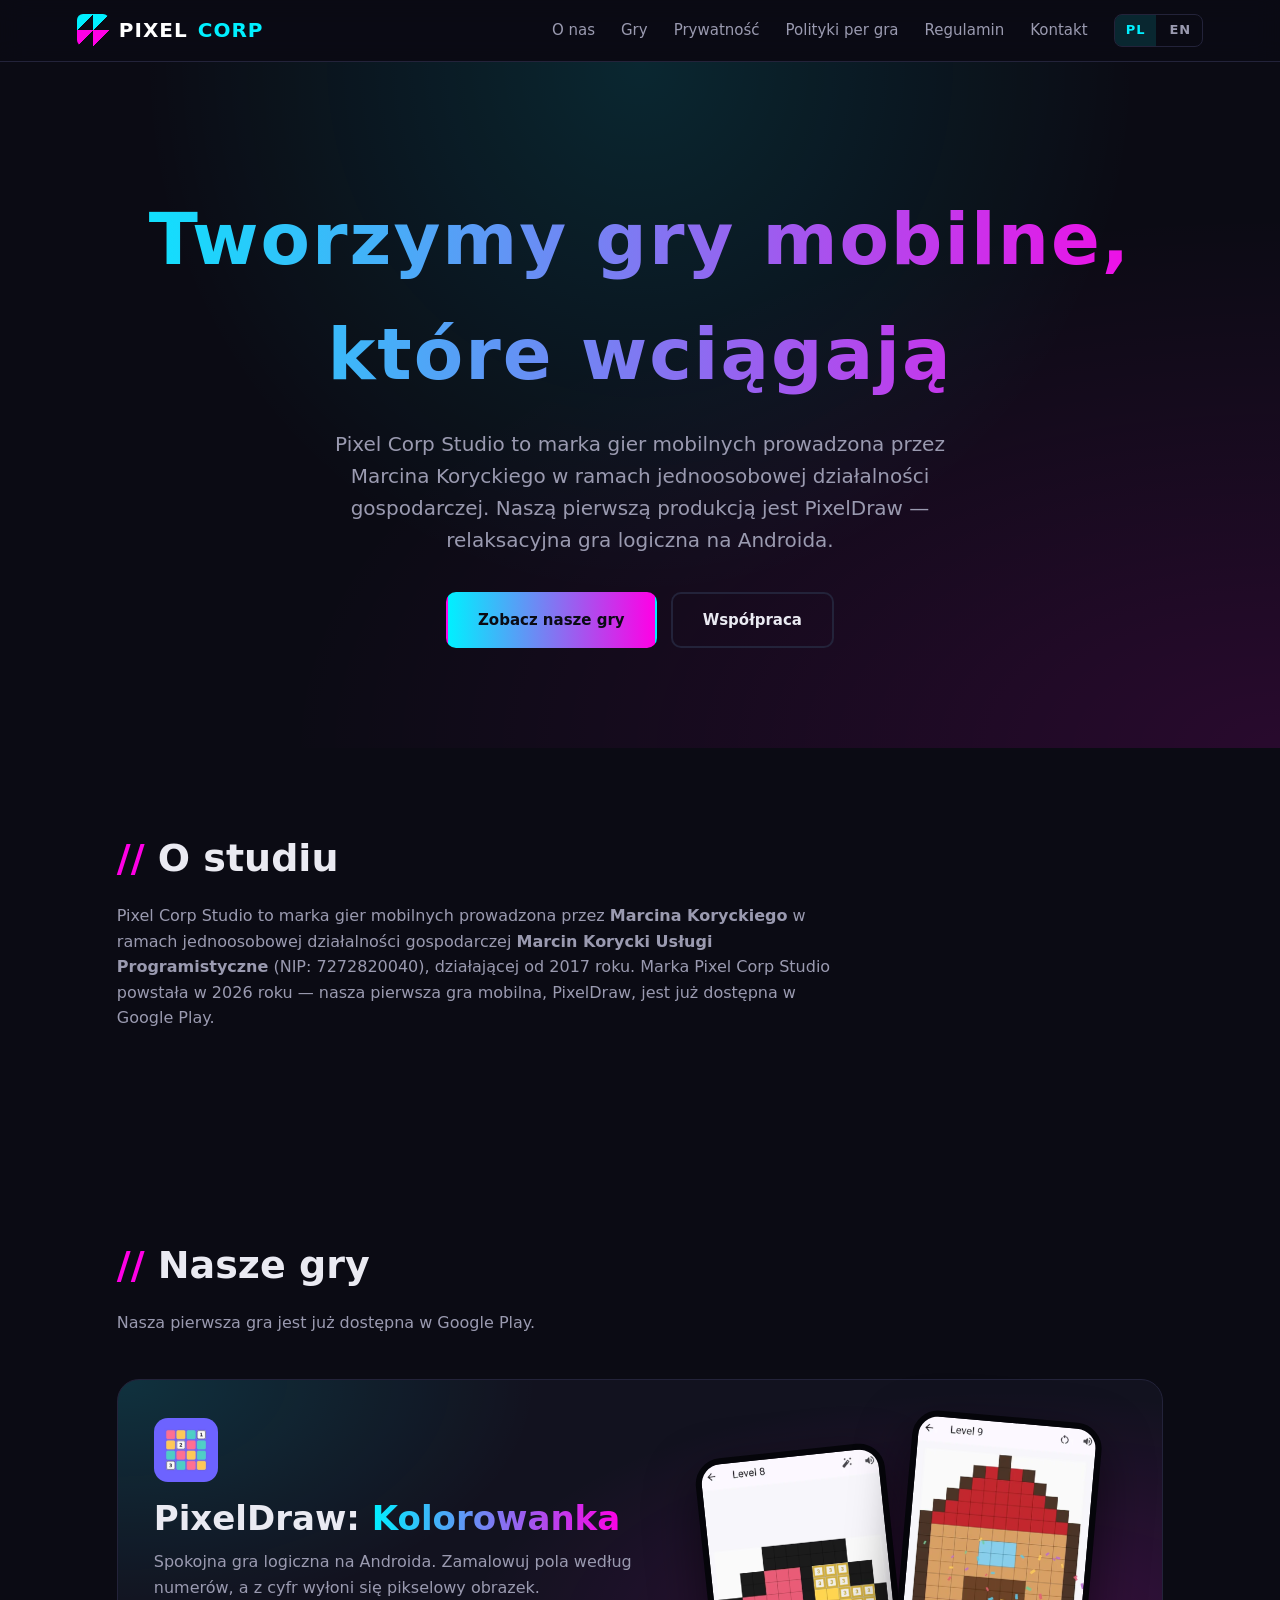
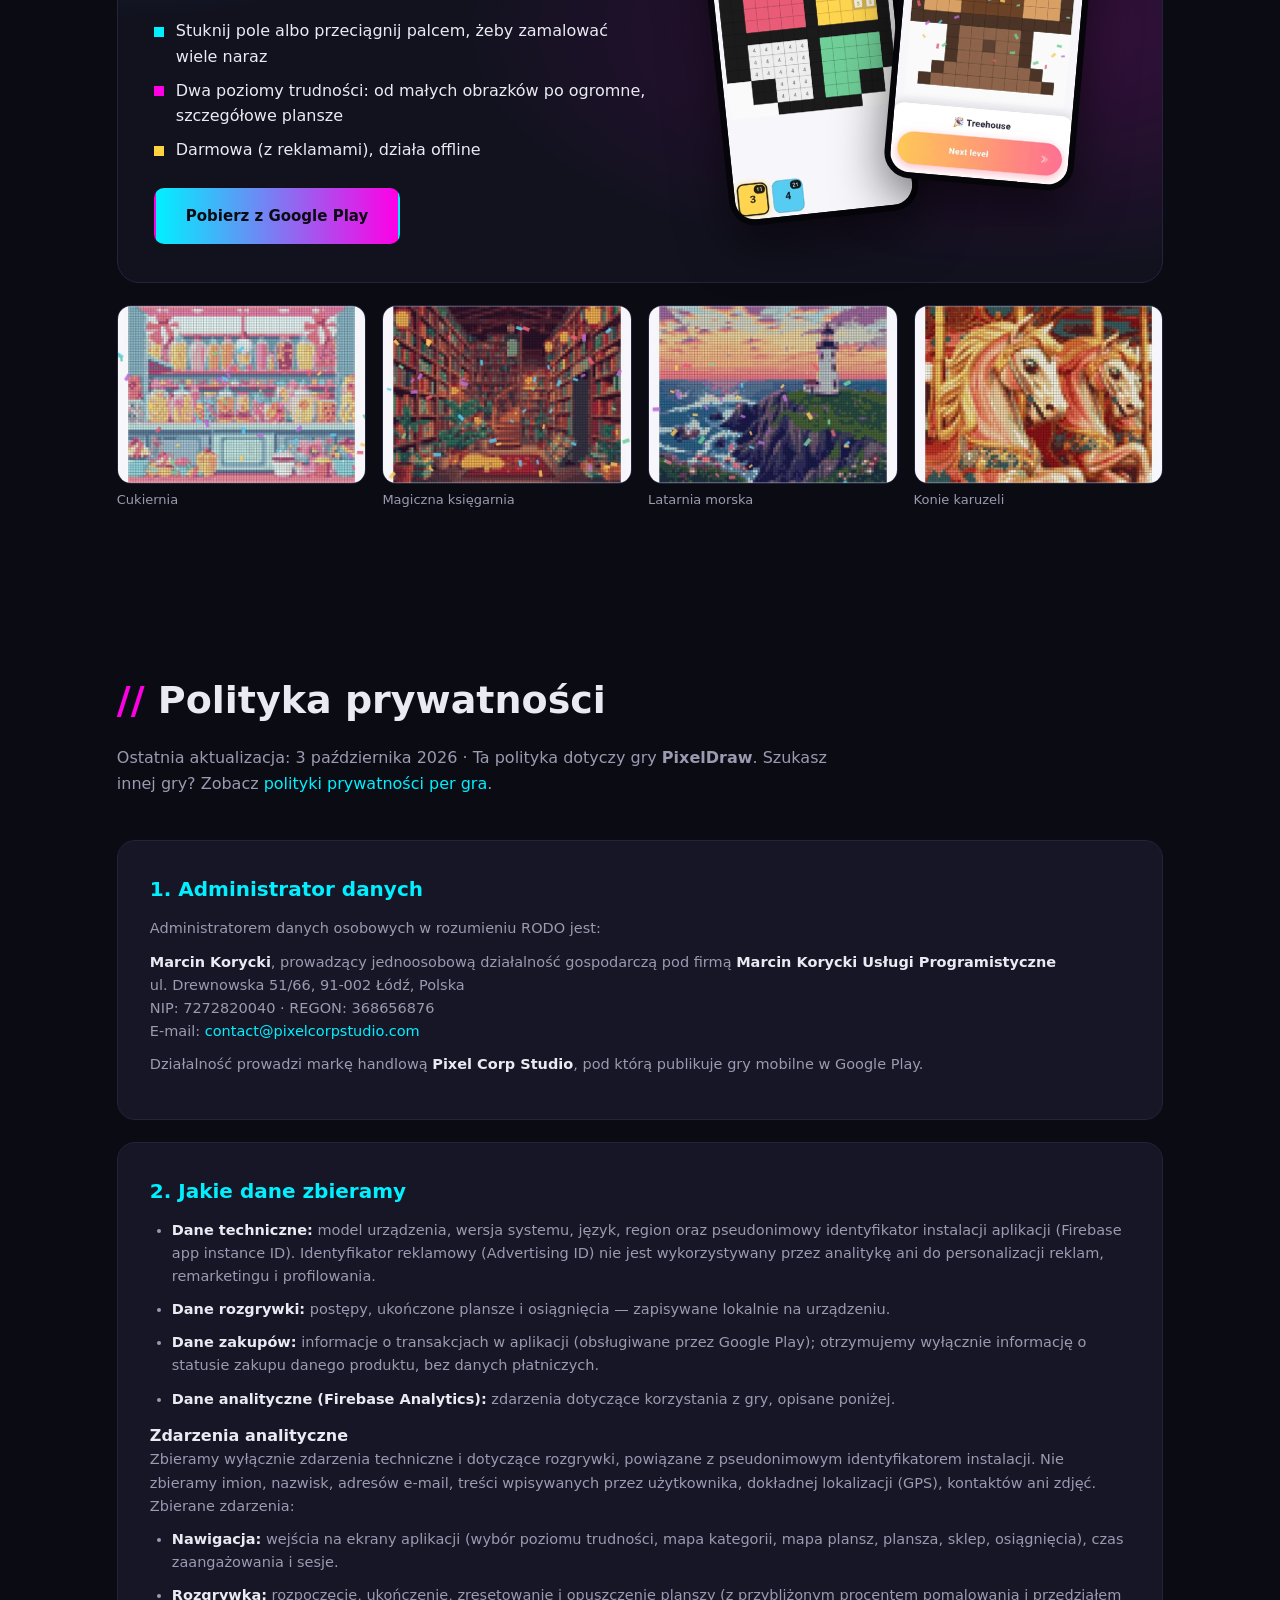
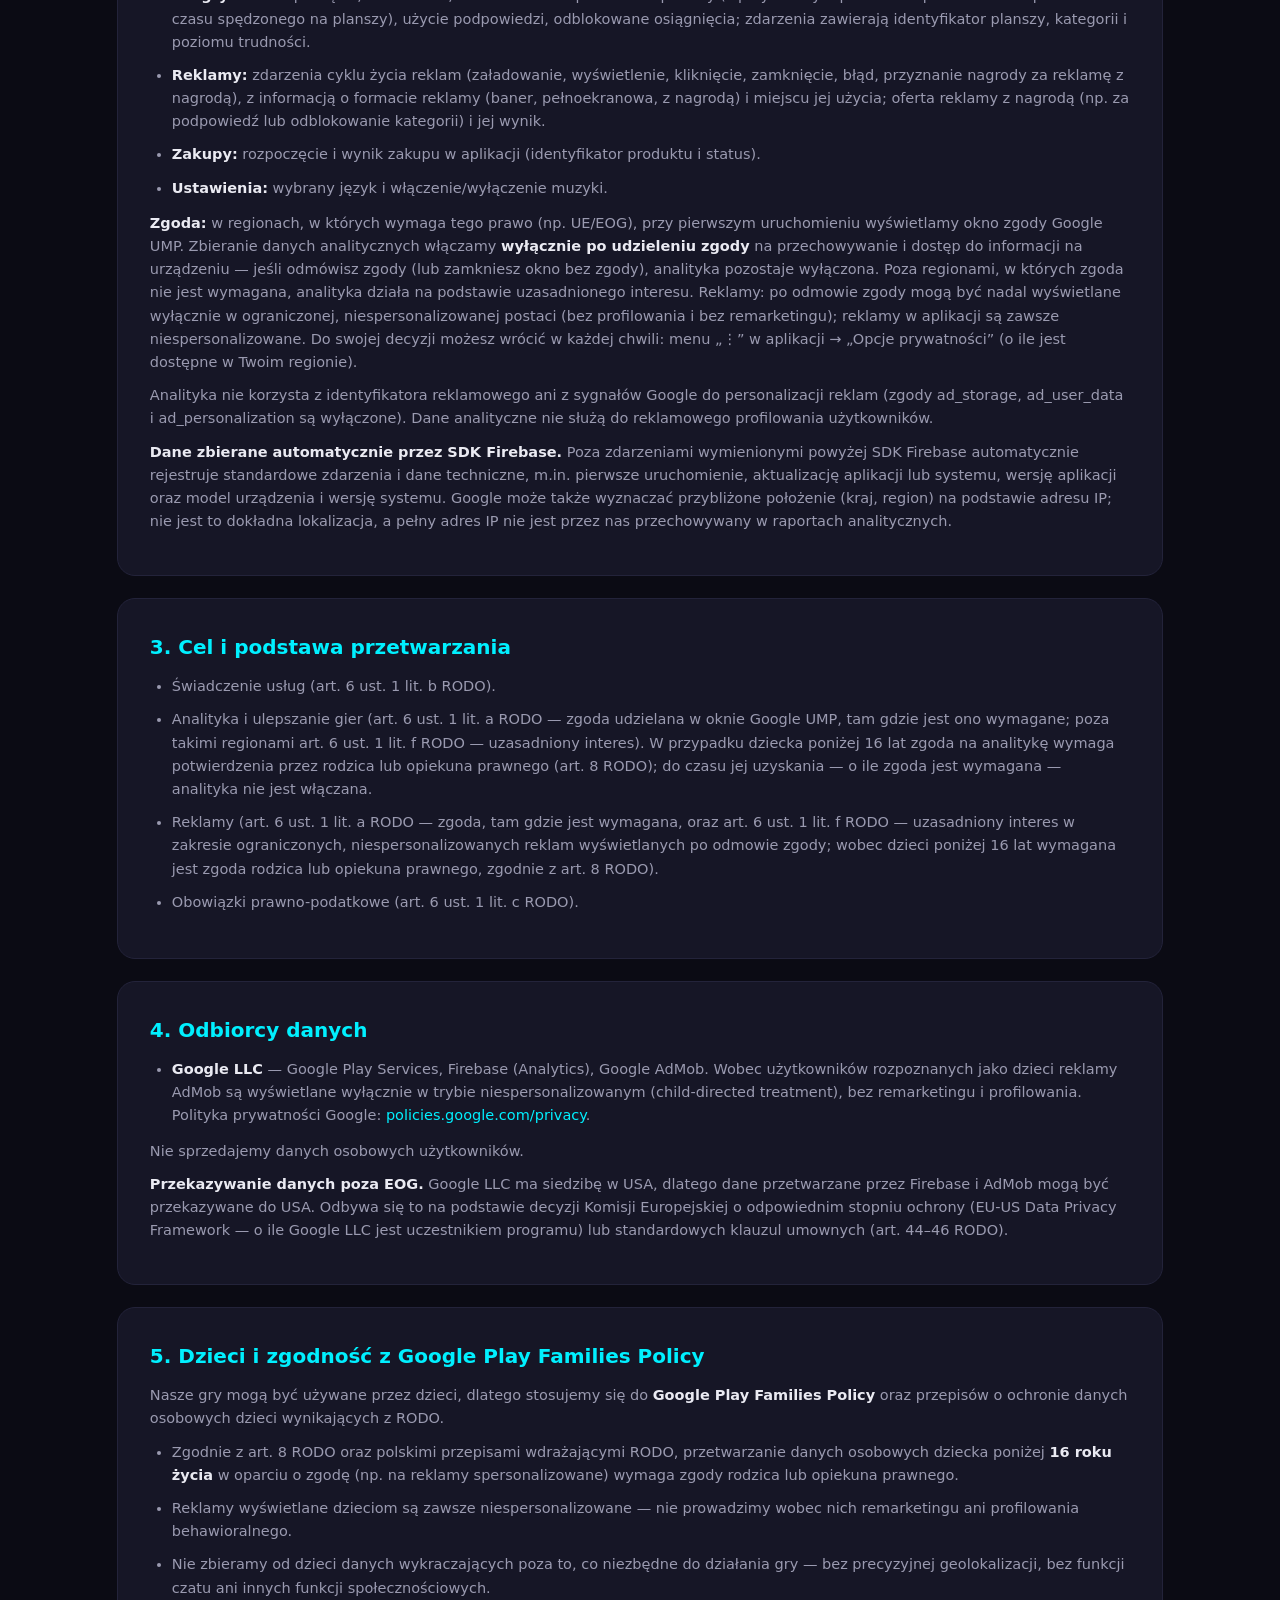
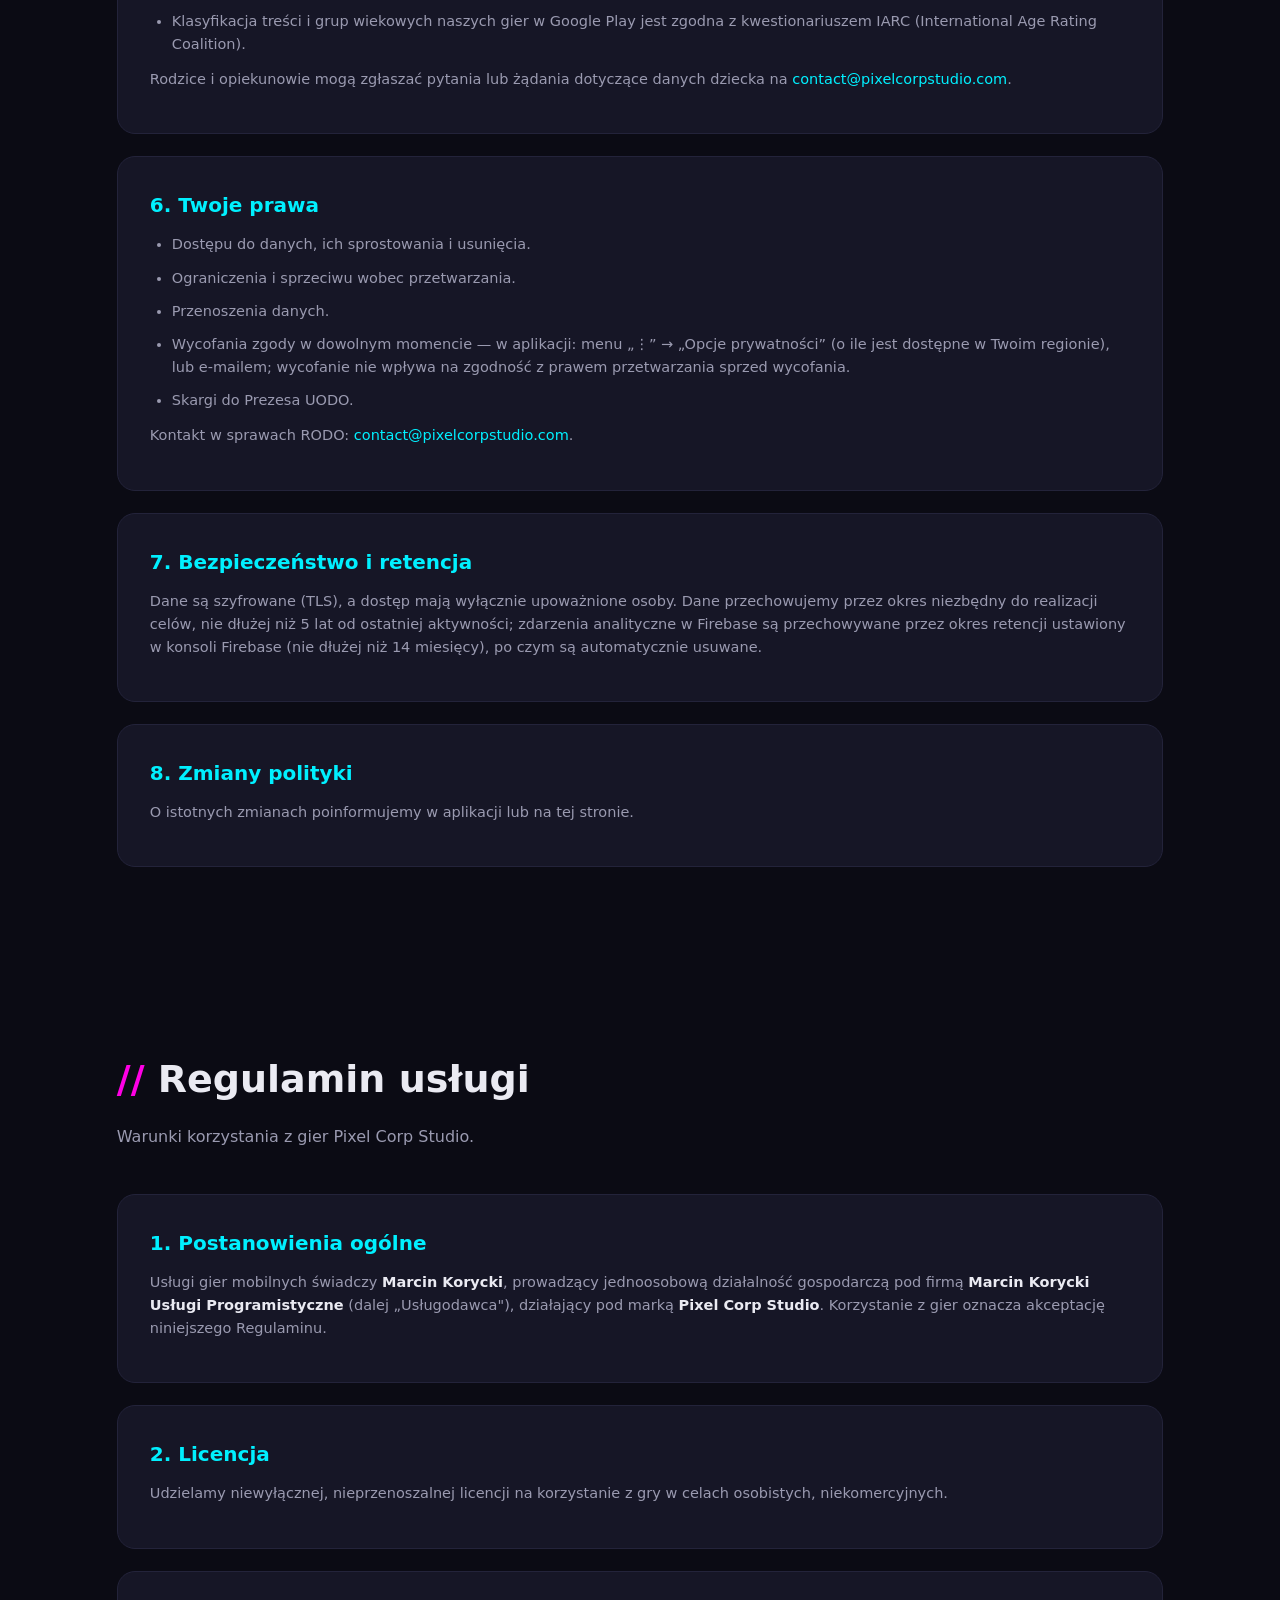
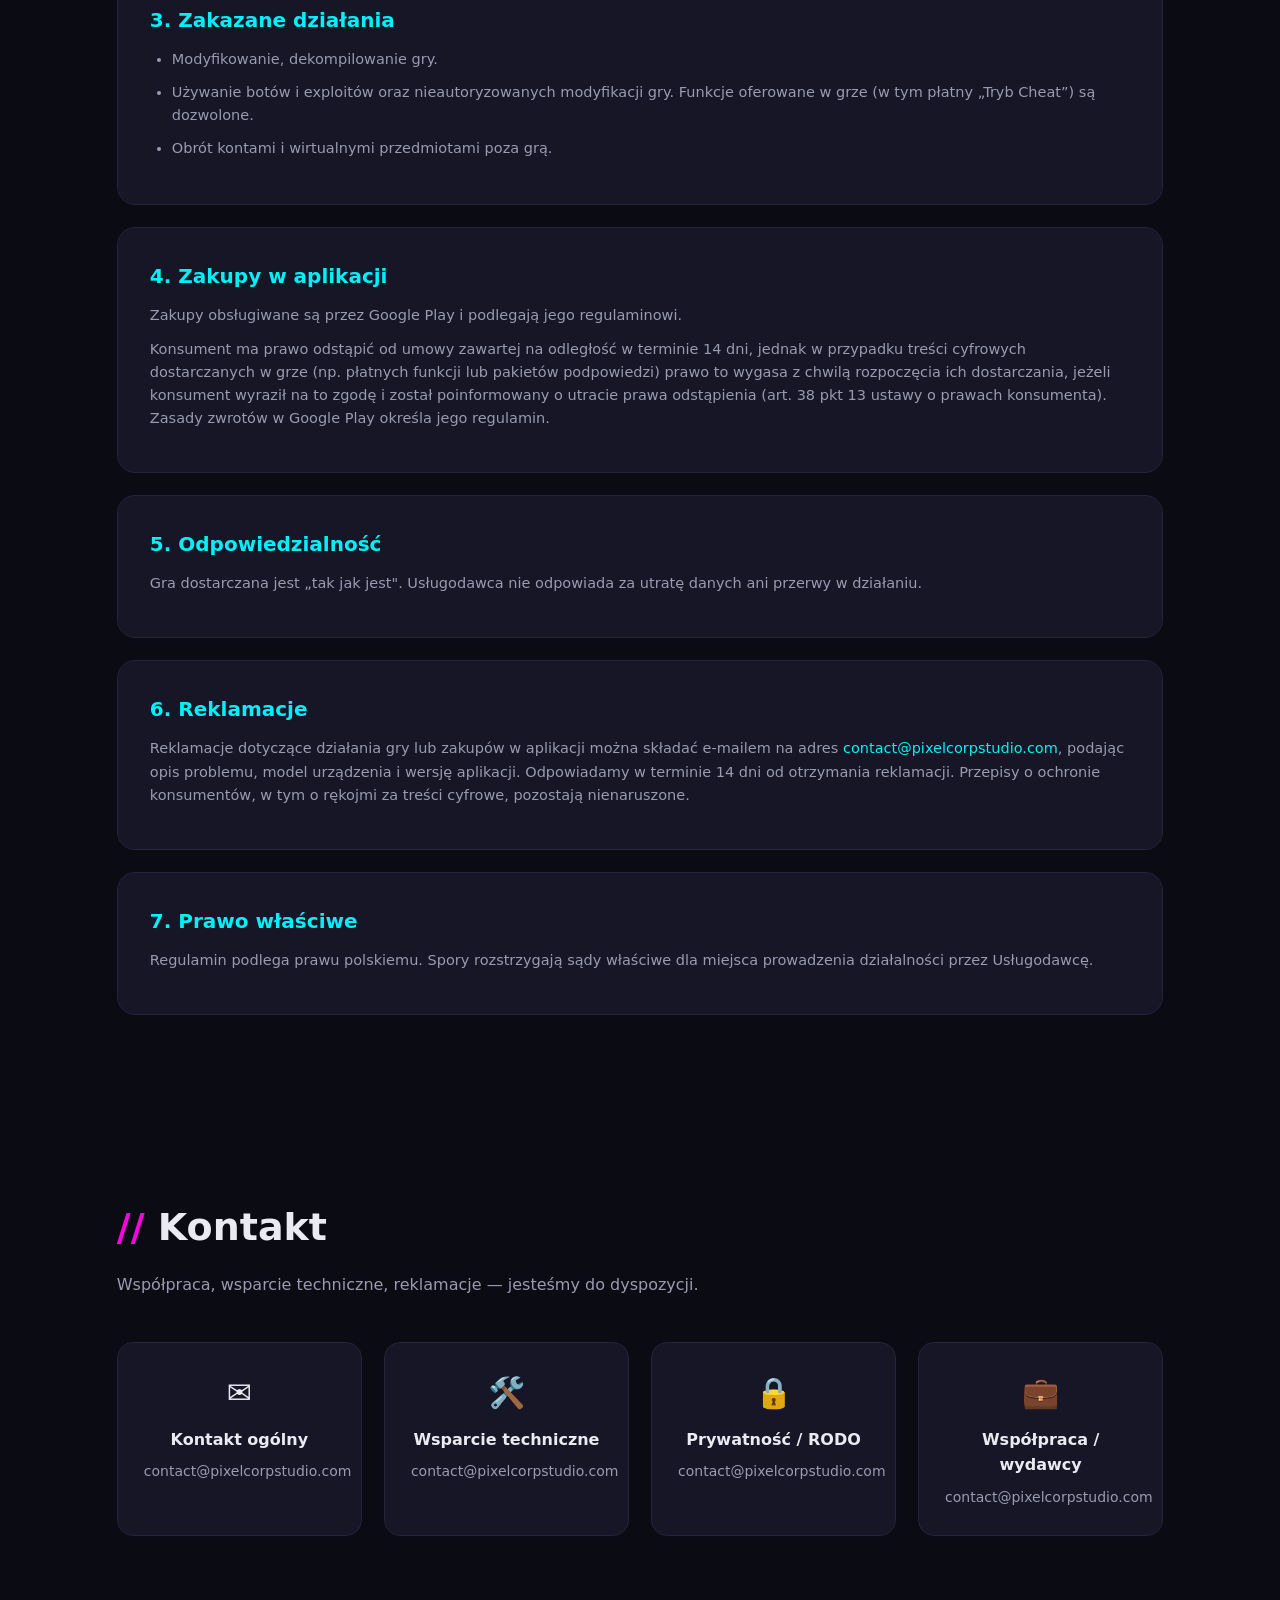
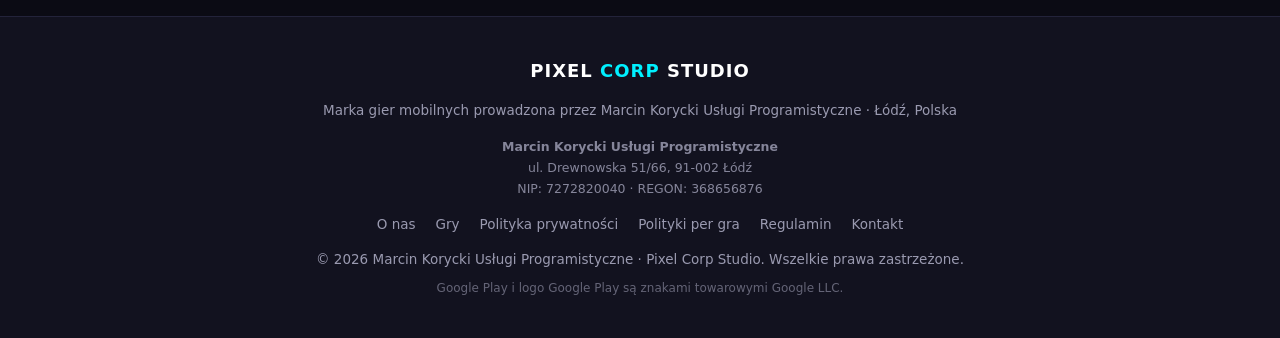
==== commit 5f57241f: "Polityki prywatności per gra: strona /privacy/ i /pl/privacy/, polityka Lumeny (EN/PL), link w menu " ====
--- a/pl/index.html
+++ b/pl/index.html
@@ -39,6 +39,7 @@
     <li><a href="#about">O nas</a></li>
     <li><a href="#games">Gry</a></li>
     <li><a href="#privacy">Prywatność</a></li>
+    <li><a href="/pl/privacy/">Polityki per gra</a></li>
     <li><a href="#terms">Regulamin</a></li>
     <li><a href="#contact">Kontakt</a></li>
   </ul>
@@ -98,7 +99,7 @@
 
 <section id="privacy">
   <h2>Polityka prywatności</h2>
-  <p class="lead">Ostatnia aktualizacja: 3 października 2026</p>
+  <p class="lead">Ostatnia aktualizacja: 3 października 2026 · Ta polityka dotyczy gry <strong>PixelDraw</strong>. Szukasz innej gry? Zobacz <a href="/pl/privacy/">polityki prywatności per gra</a>.</p>
 
   <div class="legal-box">
     <h3>1. Administrator danych</h3>
@@ -270,6 +271,7 @@
     <a href="#about">O nas</a>
     <a href="#games">Gry</a>
     <a href="#privacy">Polityka prywatności</a>
+    <a href="/pl/privacy/">Polityki per gra</a>
     <a href="#terms">Regulamin</a>
     <a href="#contact">Kontakt</a>
   </div>
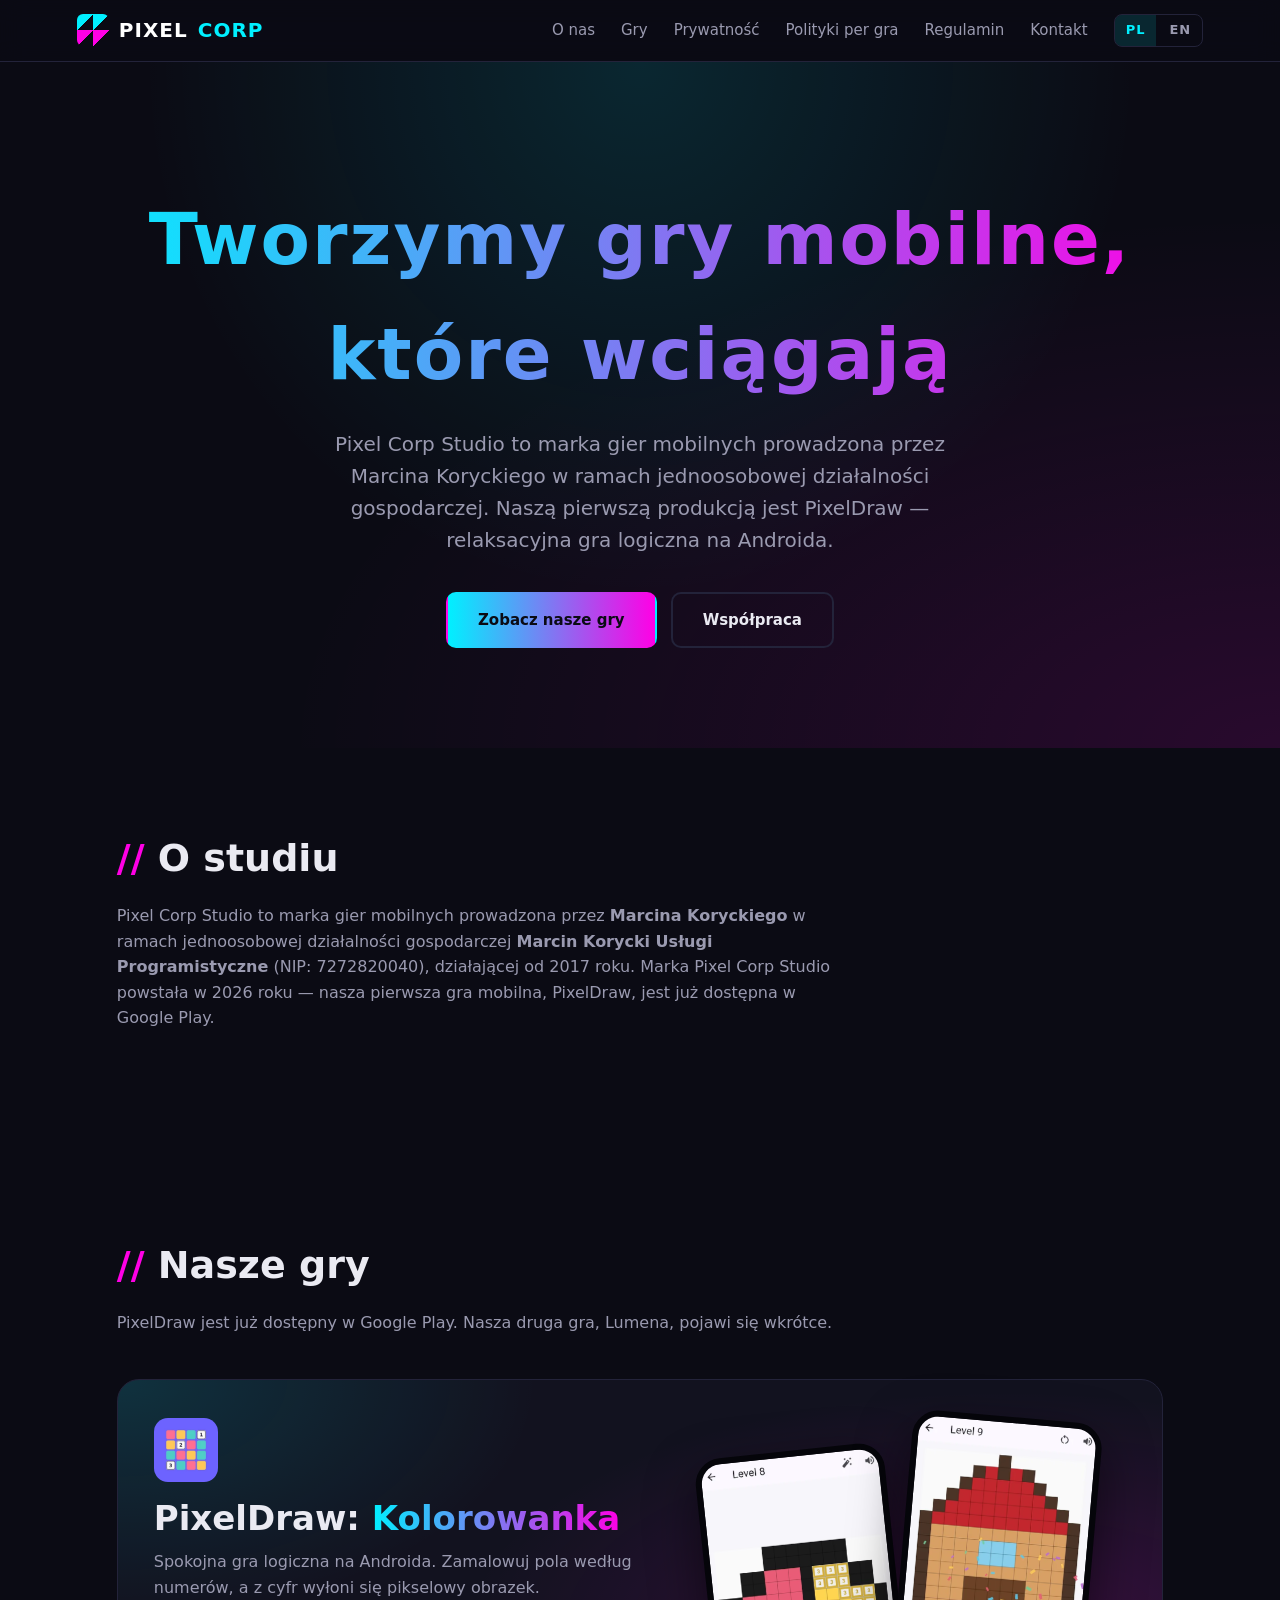
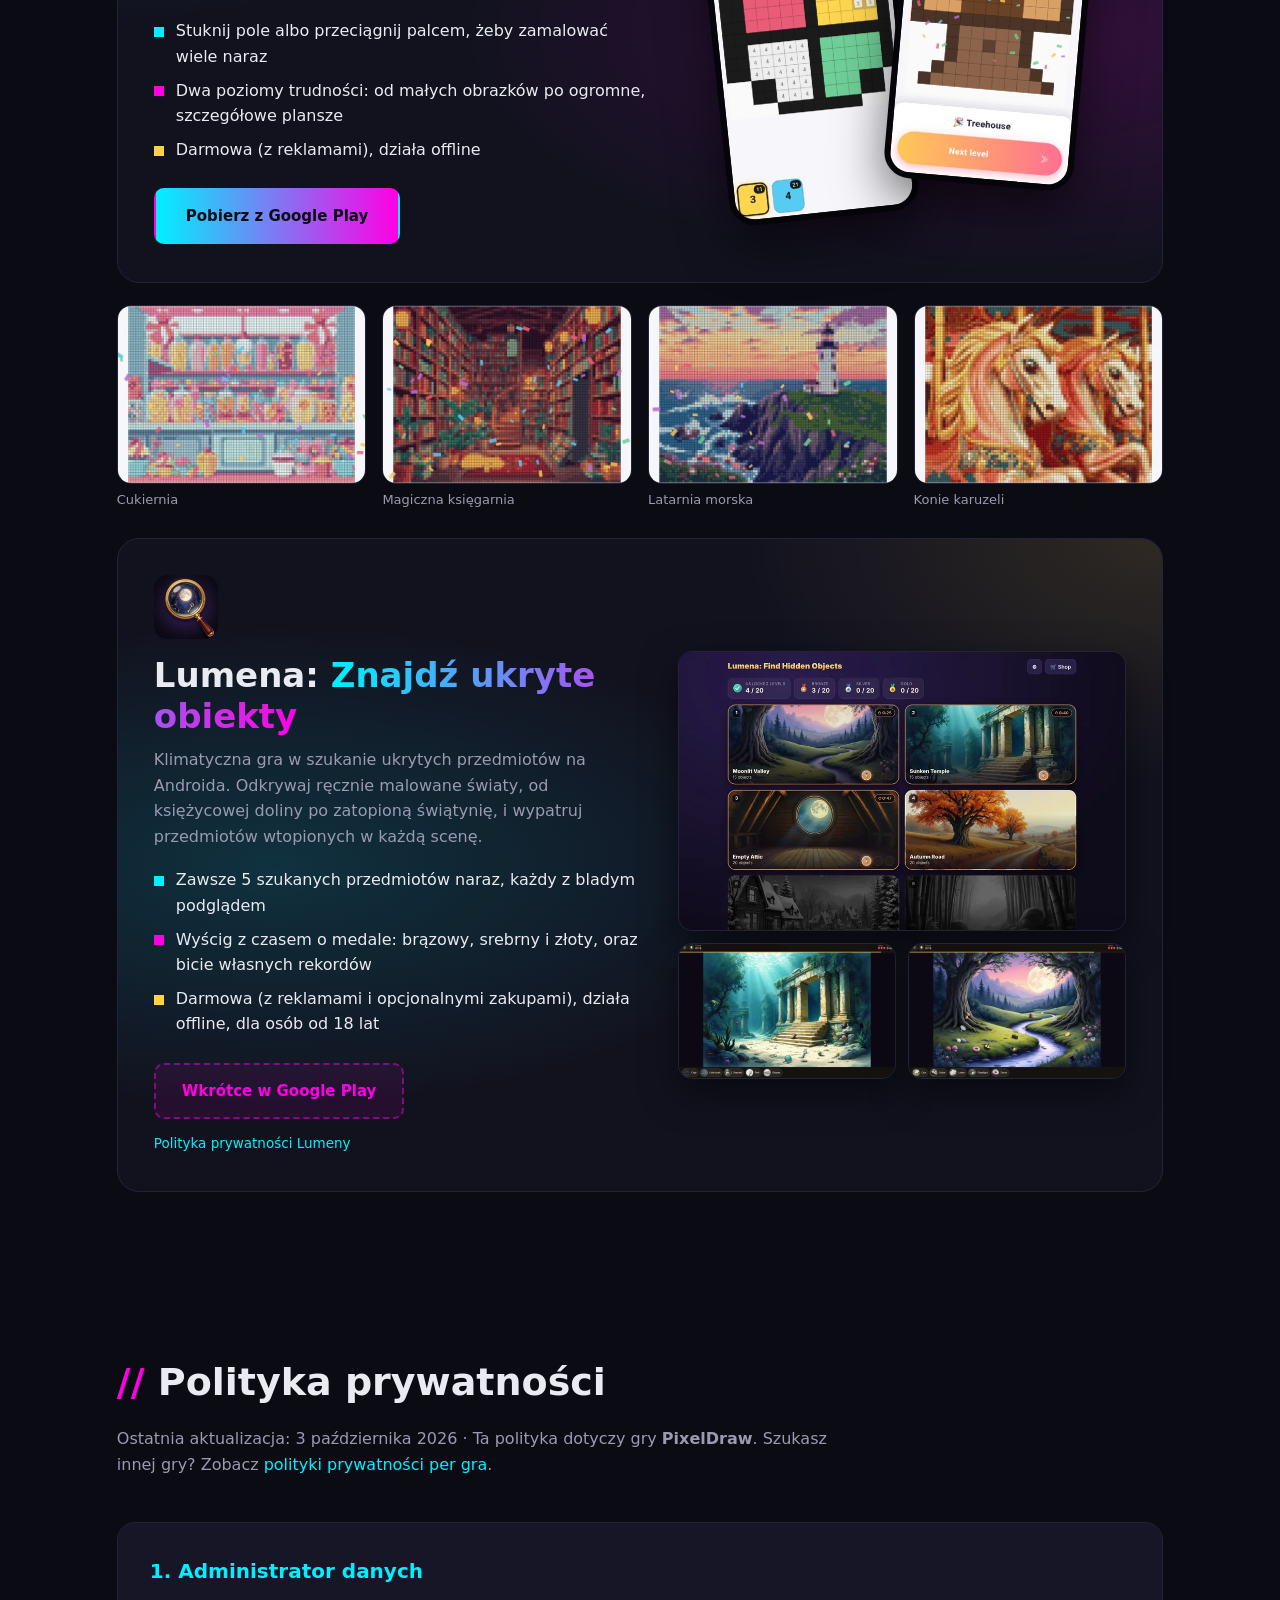
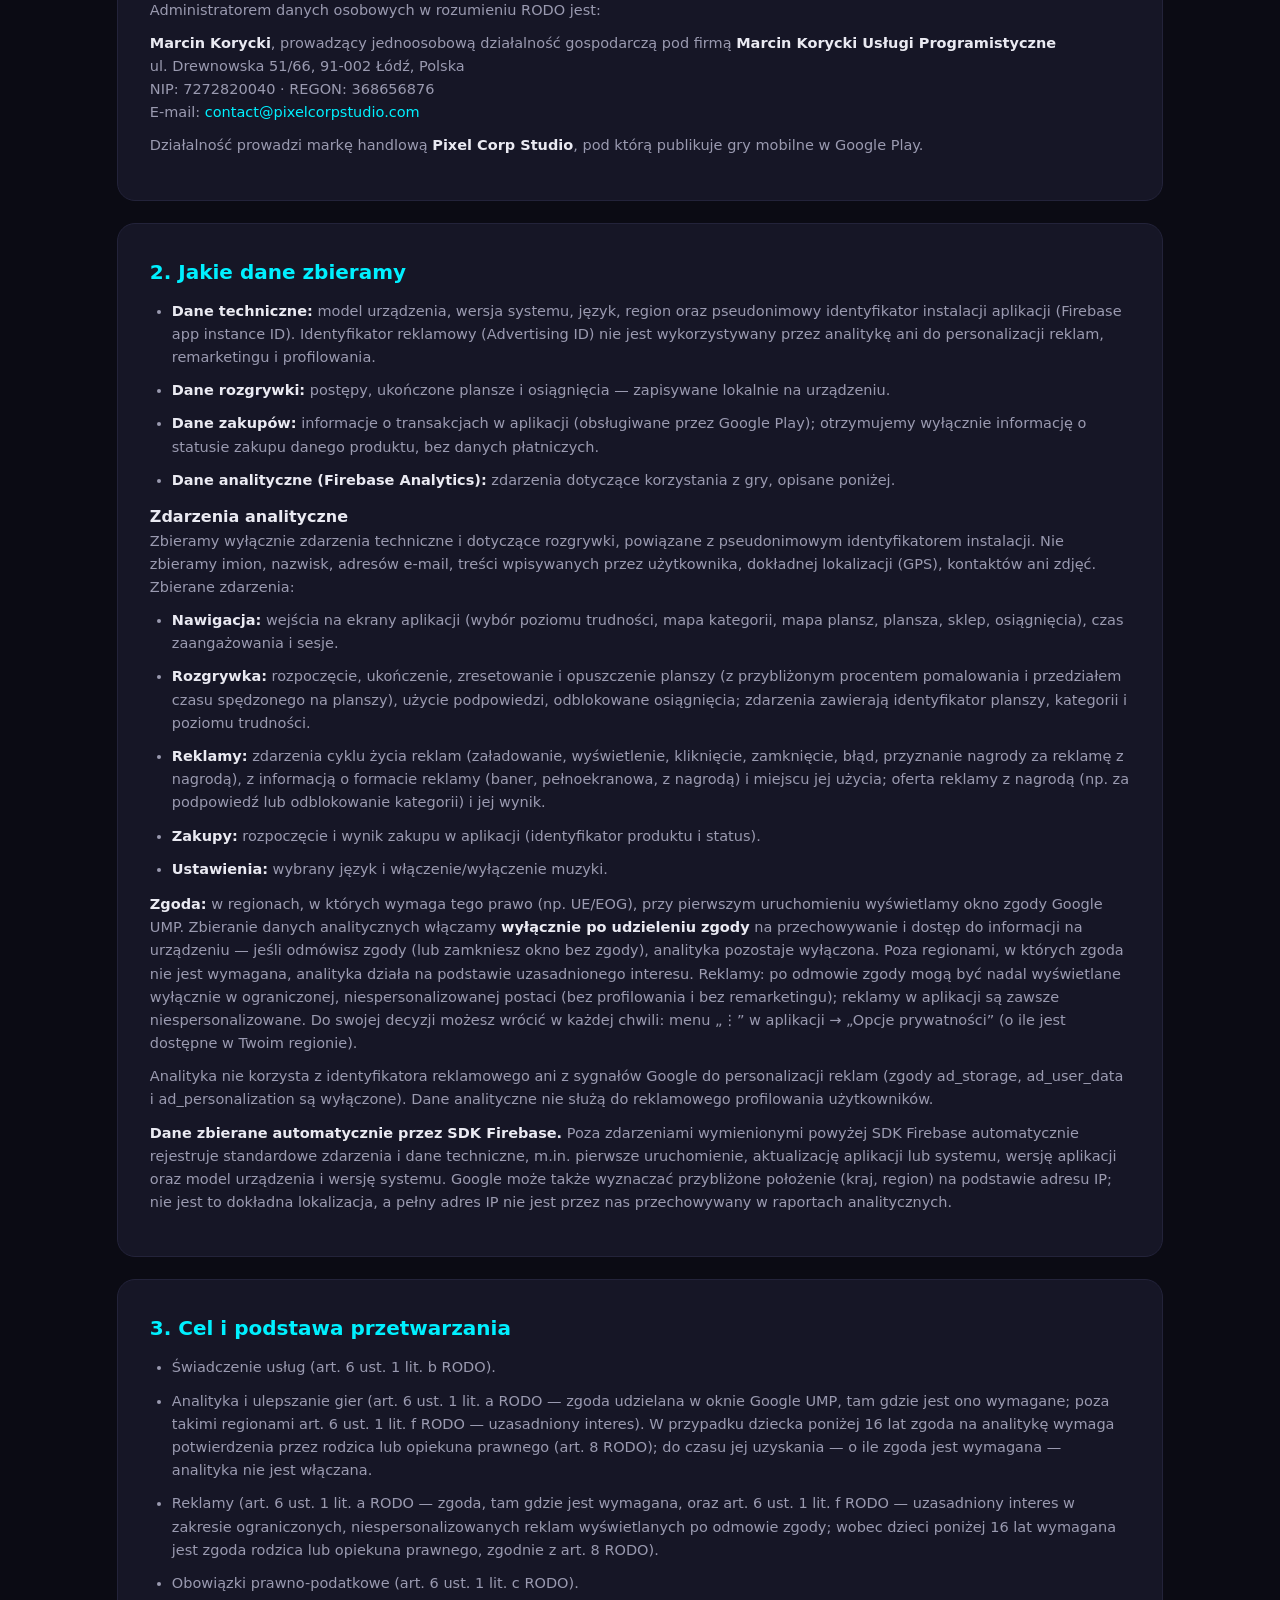
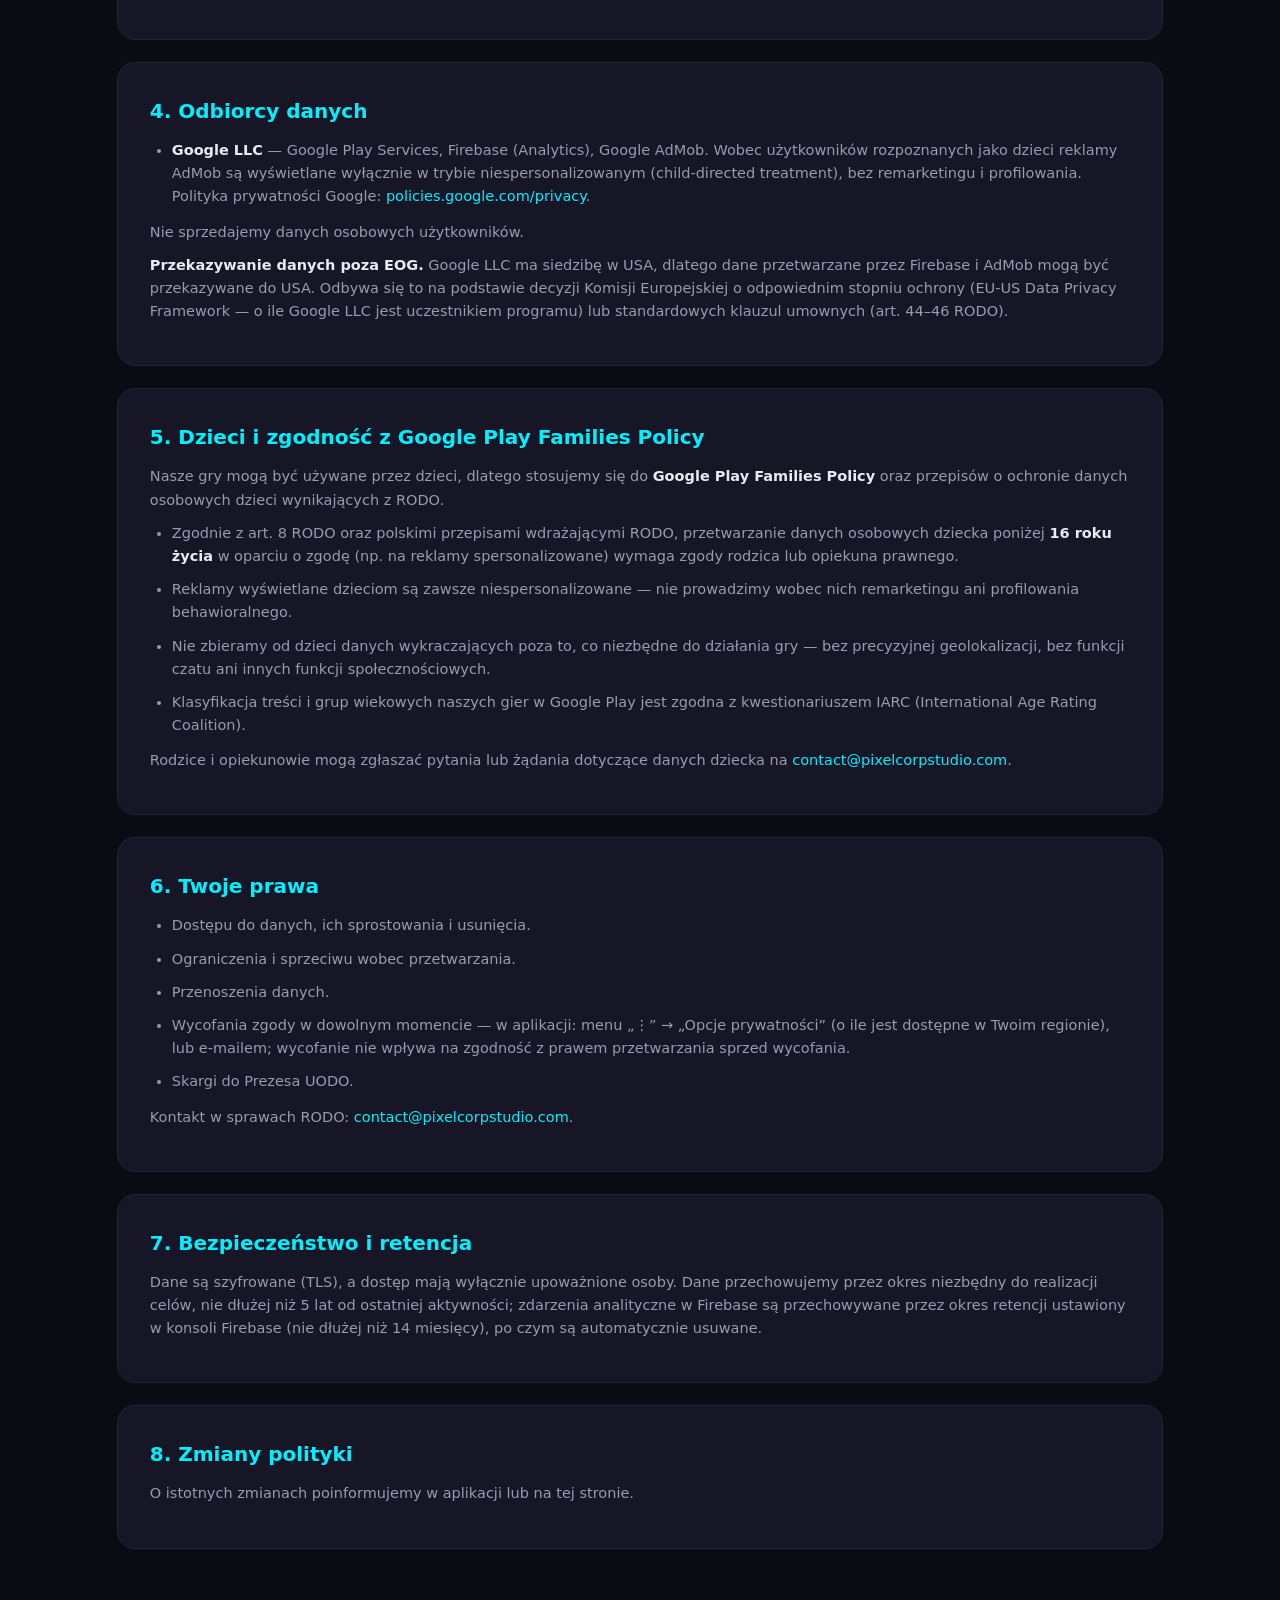
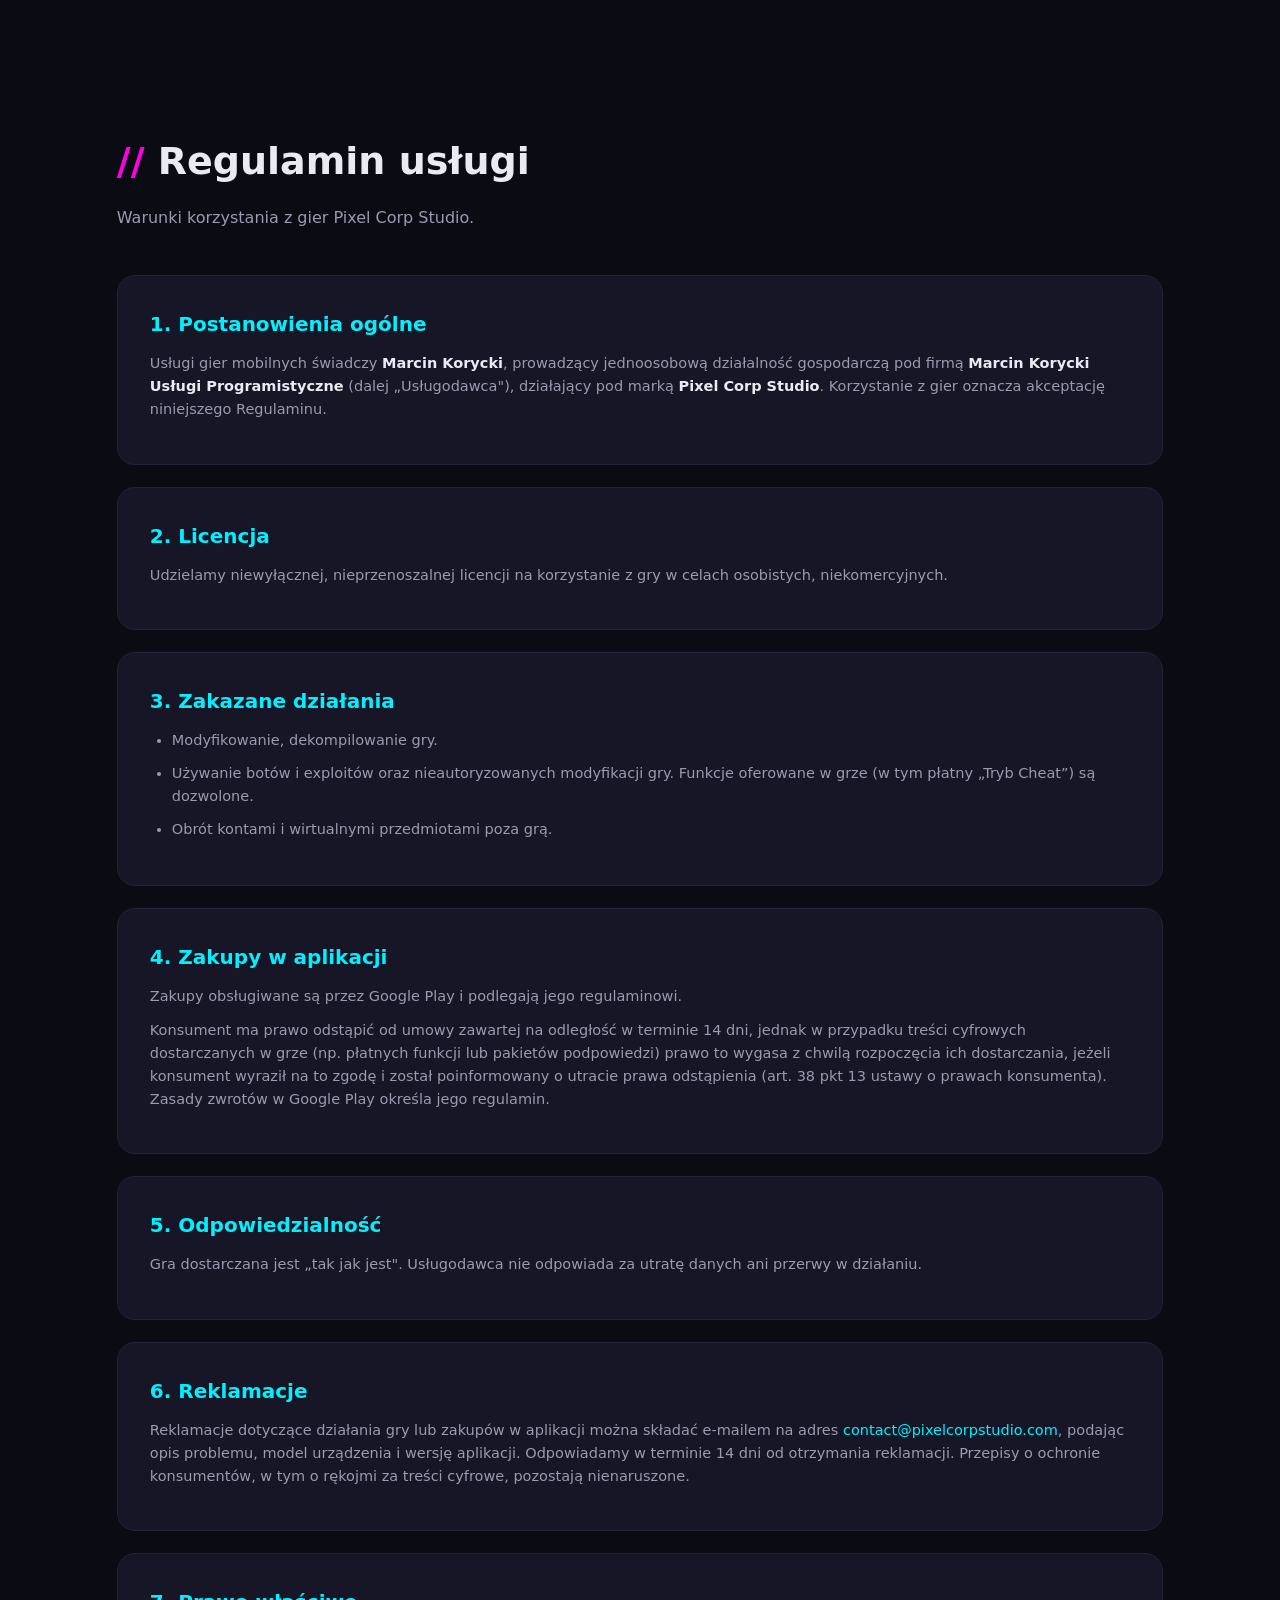
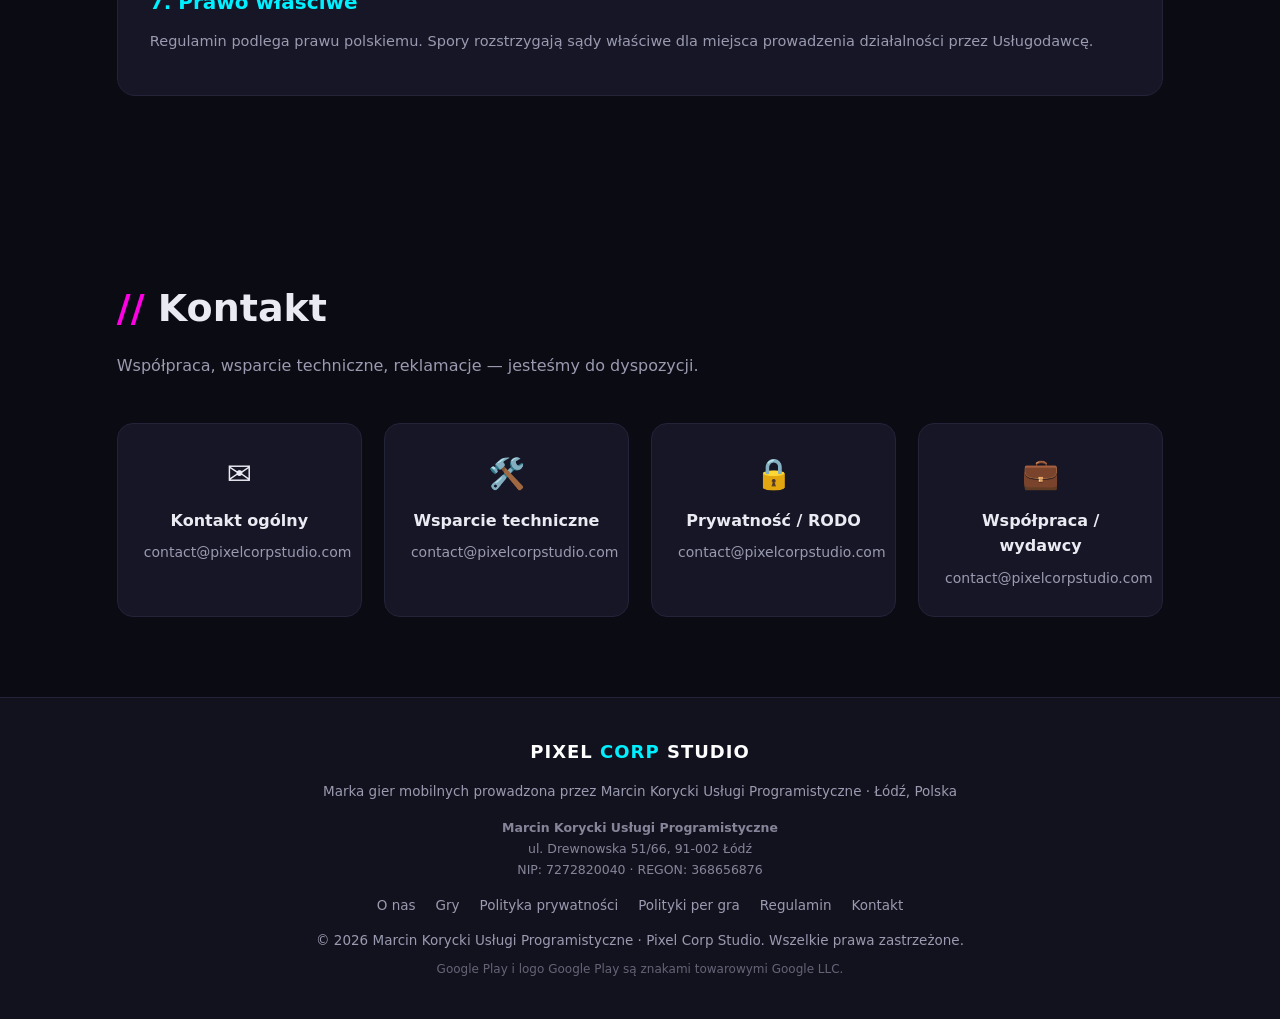
==== commit 4b5e7a9b: "Strona: dodana gra Lumena (EN/PL) — blok z ikoną, opisem, zrzutami i etykietą „Wkrótce w Google Play" ====
--- a/pl/index.html
+++ b/pl/index.html
@@ -71,7 +71,7 @@
 
 <section id="games">
   <h2>Nasze gry</h2>
-  <p class="lead">Nasza pierwsza gra jest już dostępna w Google Play.</p>
+  <p class="lead">PixelDraw jest już dostępny w Google Play. Nasza druga gra, Lumena, pojawi się wkrótce.</p>
   <div class="feature">
     <div>
       <img class="ico" src="/img/icon.webp" alt="" width="64" height="64">
@@ -95,6 +95,27 @@
     <figure><img src="/img/lighthouse.webp" alt="Plansza „Latarnia morska” w grze PixelDraw" width="540" height="386" loading="lazy"><figcaption>Latarnia morska</figcaption></figure>
     <figure><img src="/img/carousel.webp" alt="Plansza „Konie karuzeli” w grze PixelDraw" width="540" height="386" loading="lazy"><figcaption>Konie karuzeli</figcaption></figure>
   </div>
+  <div class="feature lumena">
+    <div>
+      <img class="ico" src="/img/lumena-icon.webp" alt="" width="64" height="64">
+      <h3>Lumena: <span class="grad">Znajdź ukryte obiekty</span></h3>
+      <p class="desc">Klimatyczna gra w szukanie ukrytych przedmiotów na Androida. Odkrywaj ręcznie malowane światy, od księżycowej doliny po zatopioną świątynię, i wypatruj przedmiotów wtopionych w każdą scenę.</p>
+      <ul>
+        <li>Zawsze 5 szukanych przedmiotów naraz, każdy z bladym podglądem</li>
+        <li>Wyścig z czasem o medale: brązowy, srebrny i złoty, oraz bicie własnych rekordów</li>
+        <li>Darmowa (z reklamami i opcjonalnymi zakupami), działa offline, dla osób od 18 lat</li>
+      </ul>
+      <span class="soon">Wkrótce w Google Play</span>
+      <p class="links2"><a href="/pl/privacy/lumena/">Polityka prywatności Lumeny</a></p>
+    </div>
+    <div class="shots">
+      <img src="/img/lumena-mapa.webp" alt="Mapa plansz w grze Lumena" width="864" height="540" loading="lazy">
+      <div class="row2">
+        <img src="/img/lumena-swiatynia.webp" alt="Plansza „Zatopiona Świątynia” w grze Lumena" width="864" height="540" loading="lazy">
+        <img src="/img/lumena-dolina.webp" alt="Plansza „Księżycowa Dolina” w grze Lumena" width="864" height="540" loading="lazy">
+      </div>
+    </div>
+  </div>
 </section>
 
 <section id="privacy">
--- a/style.css
+++ b/style.css
@@ -104,3 +104,12 @@
   .gal img{width:100%;height:auto;aspect-ratio:7/5;object-fit:cover;border-radius:14px;border:1px solid var(--border);display:block}
   .gal figcaption{font-size:13px;color:var(--muted);margin-top:6px}
   @media(max-width:760px){.nav-right{gap:0}.feature{grid-template-columns:1fr;padding:24px}.phones{--pw:140px;height:330px}}
+
+  .feature.lumena{background:radial-gradient(900px 400px at 15% 50%,rgba(0,240,255,.14),transparent 60%),radial-gradient(700px 400px at 100% 0%,rgba(255,210,63,.12),transparent 60%),var(--bg2);margin-top:28px}
+  .feature.lumena .ico{background:#05050A}
+  .soon{display:inline-block;padding:14px 26px;border-radius:10px;font-weight:700;font-size:15px;border:2px dashed rgba(255,0,229,.45);color:var(--magenta);background:rgba(255,0,229,.08)}
+  .feature.lumena .links2{margin-top:14px;font-size:13.5px}
+  .shots{display:grid;gap:12px}
+  .shots img{width:100%;height:auto;aspect-ratio:8/5;object-fit:cover;border-radius:14px;border:1px solid var(--border);display:block;box-shadow:0 14px 36px rgba(0,0,0,.5)}
+  .shots .row2{display:grid;grid-template-columns:1fr 1fr;gap:12px}
+  @media(max-width:760px){.shots .row2{grid-template-columns:1fr}}
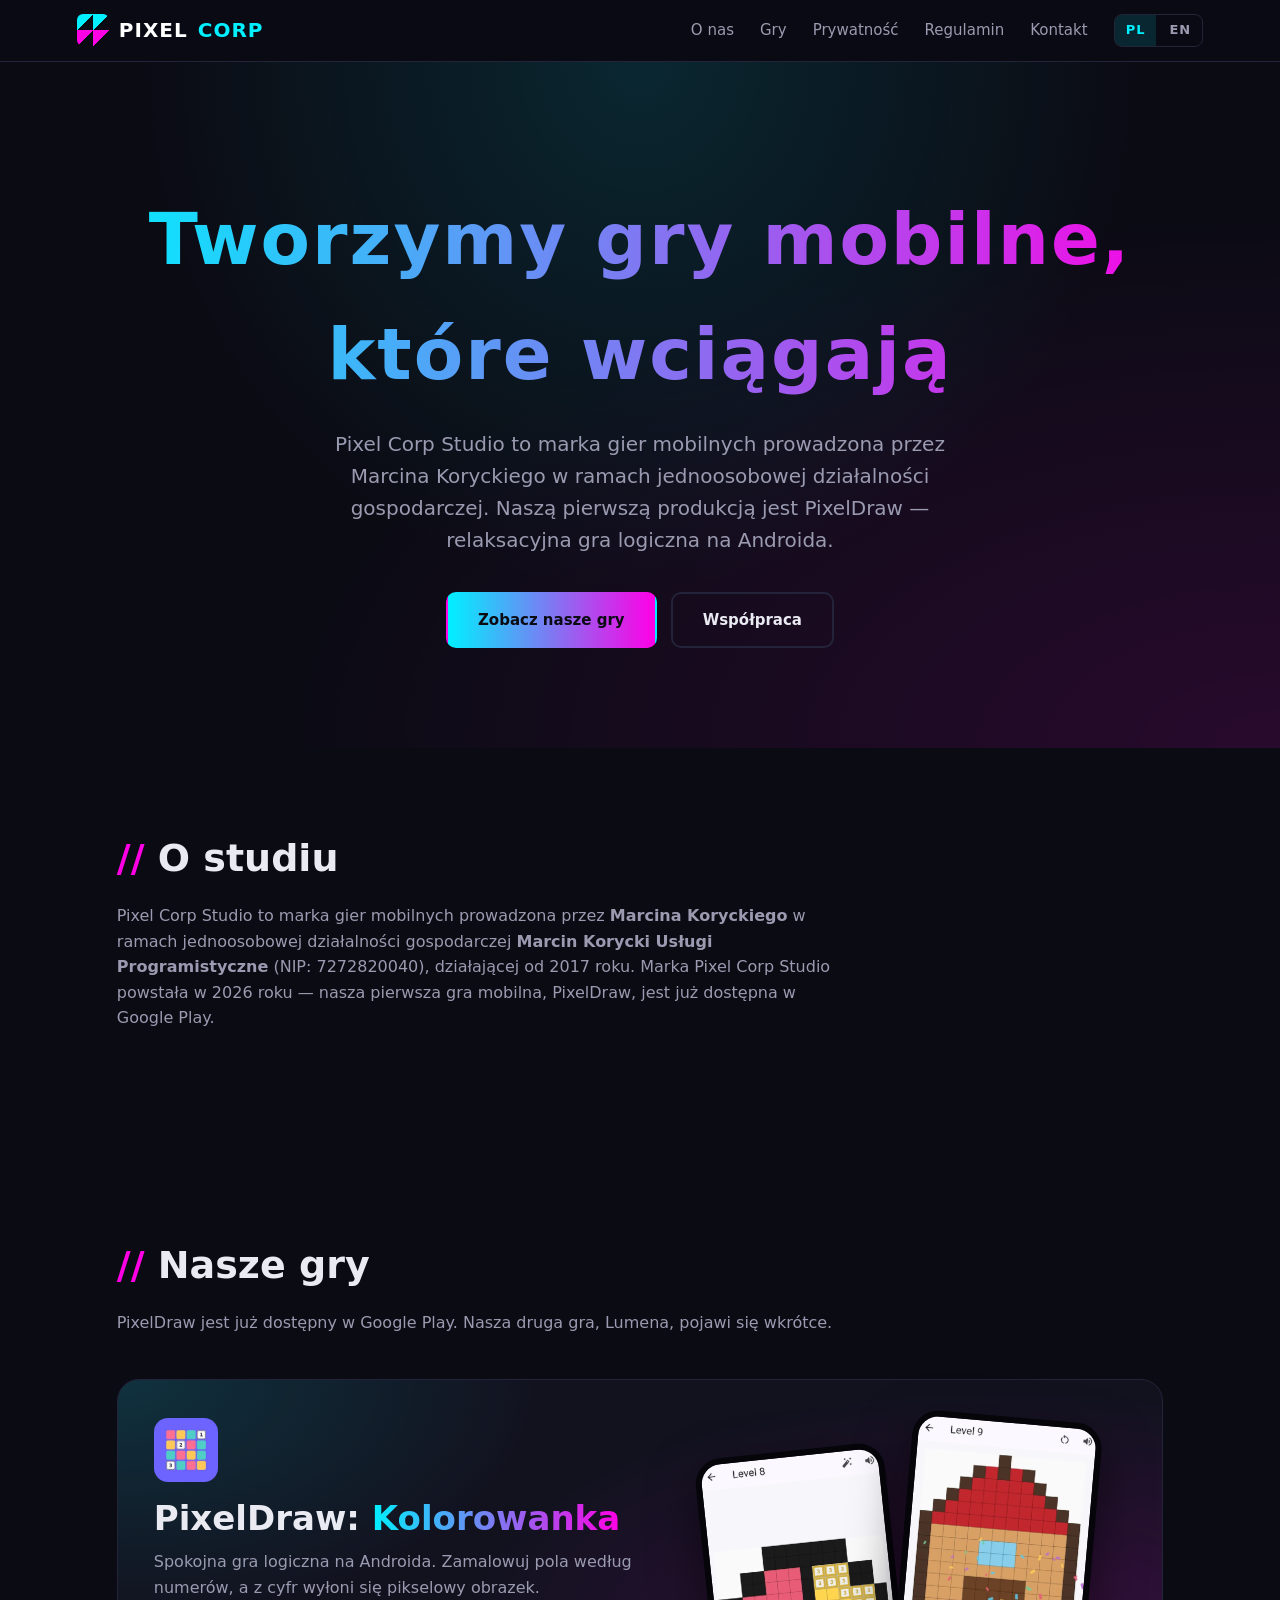
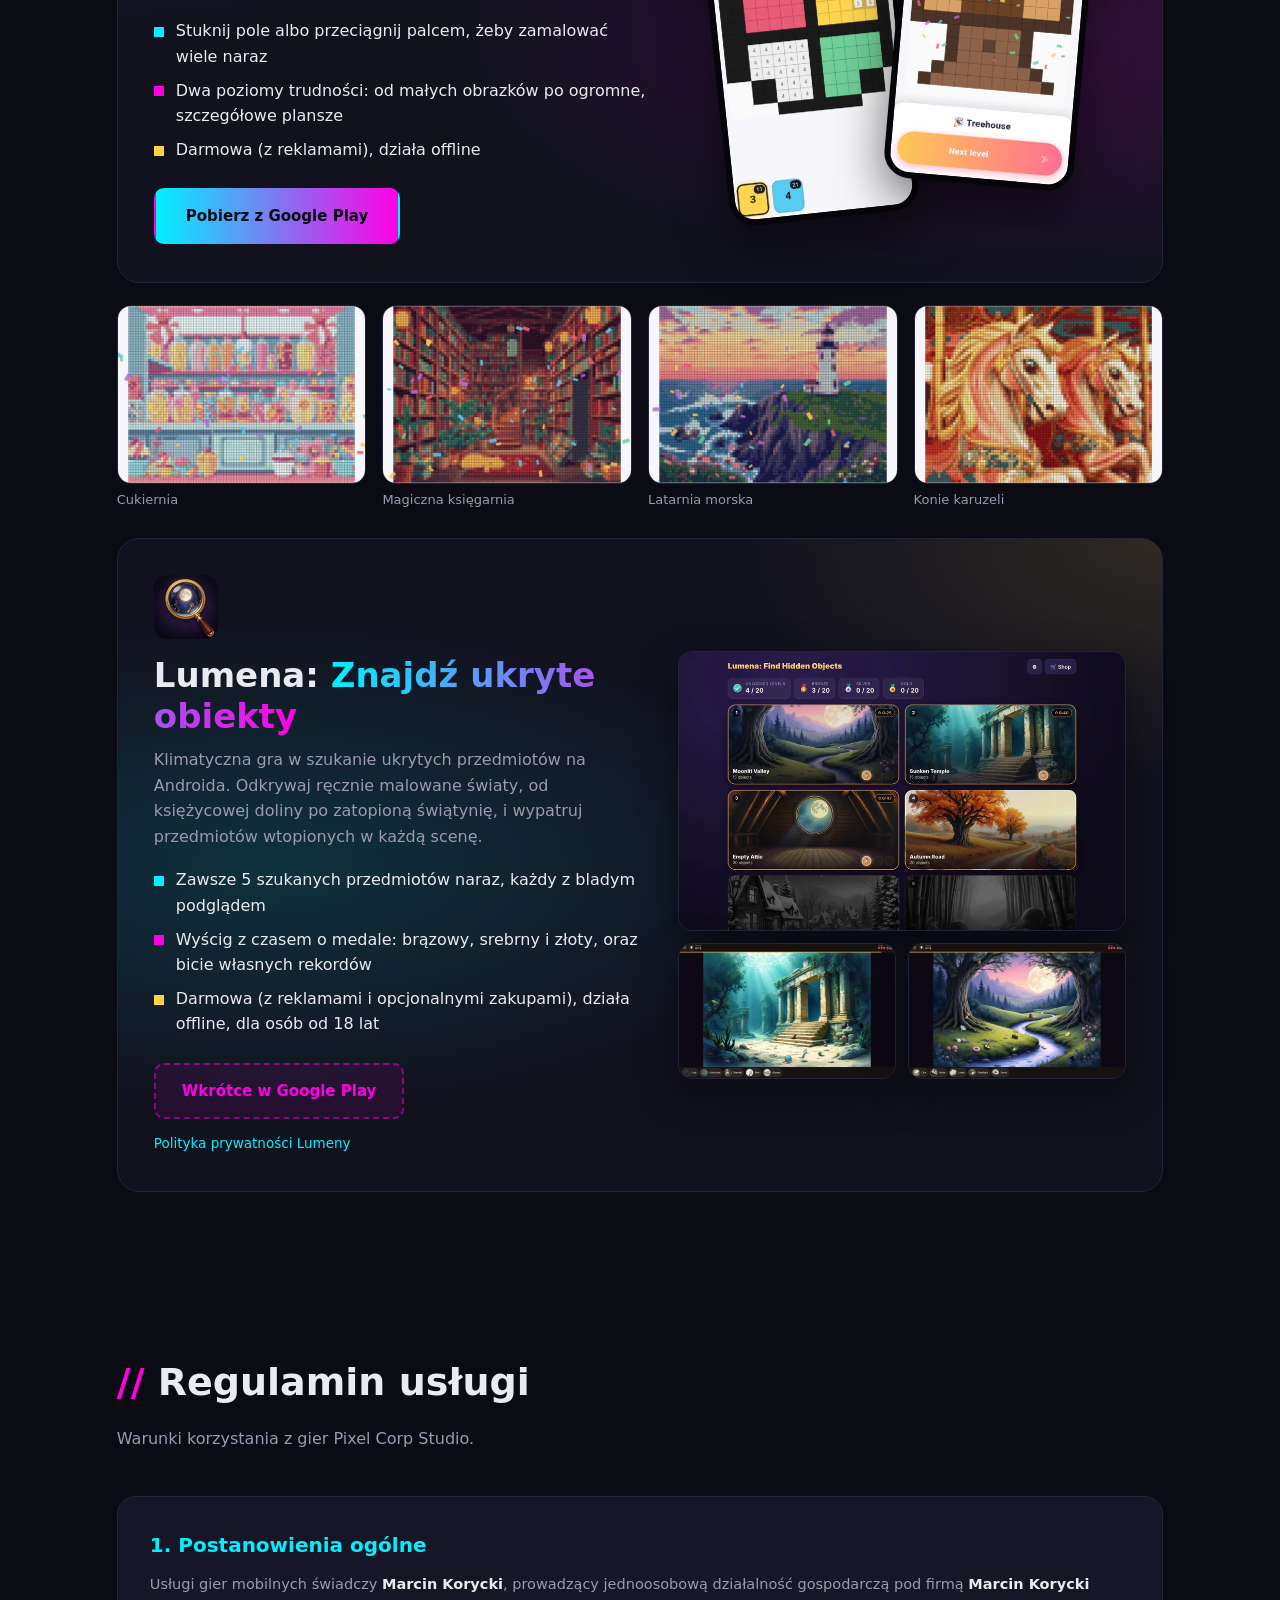
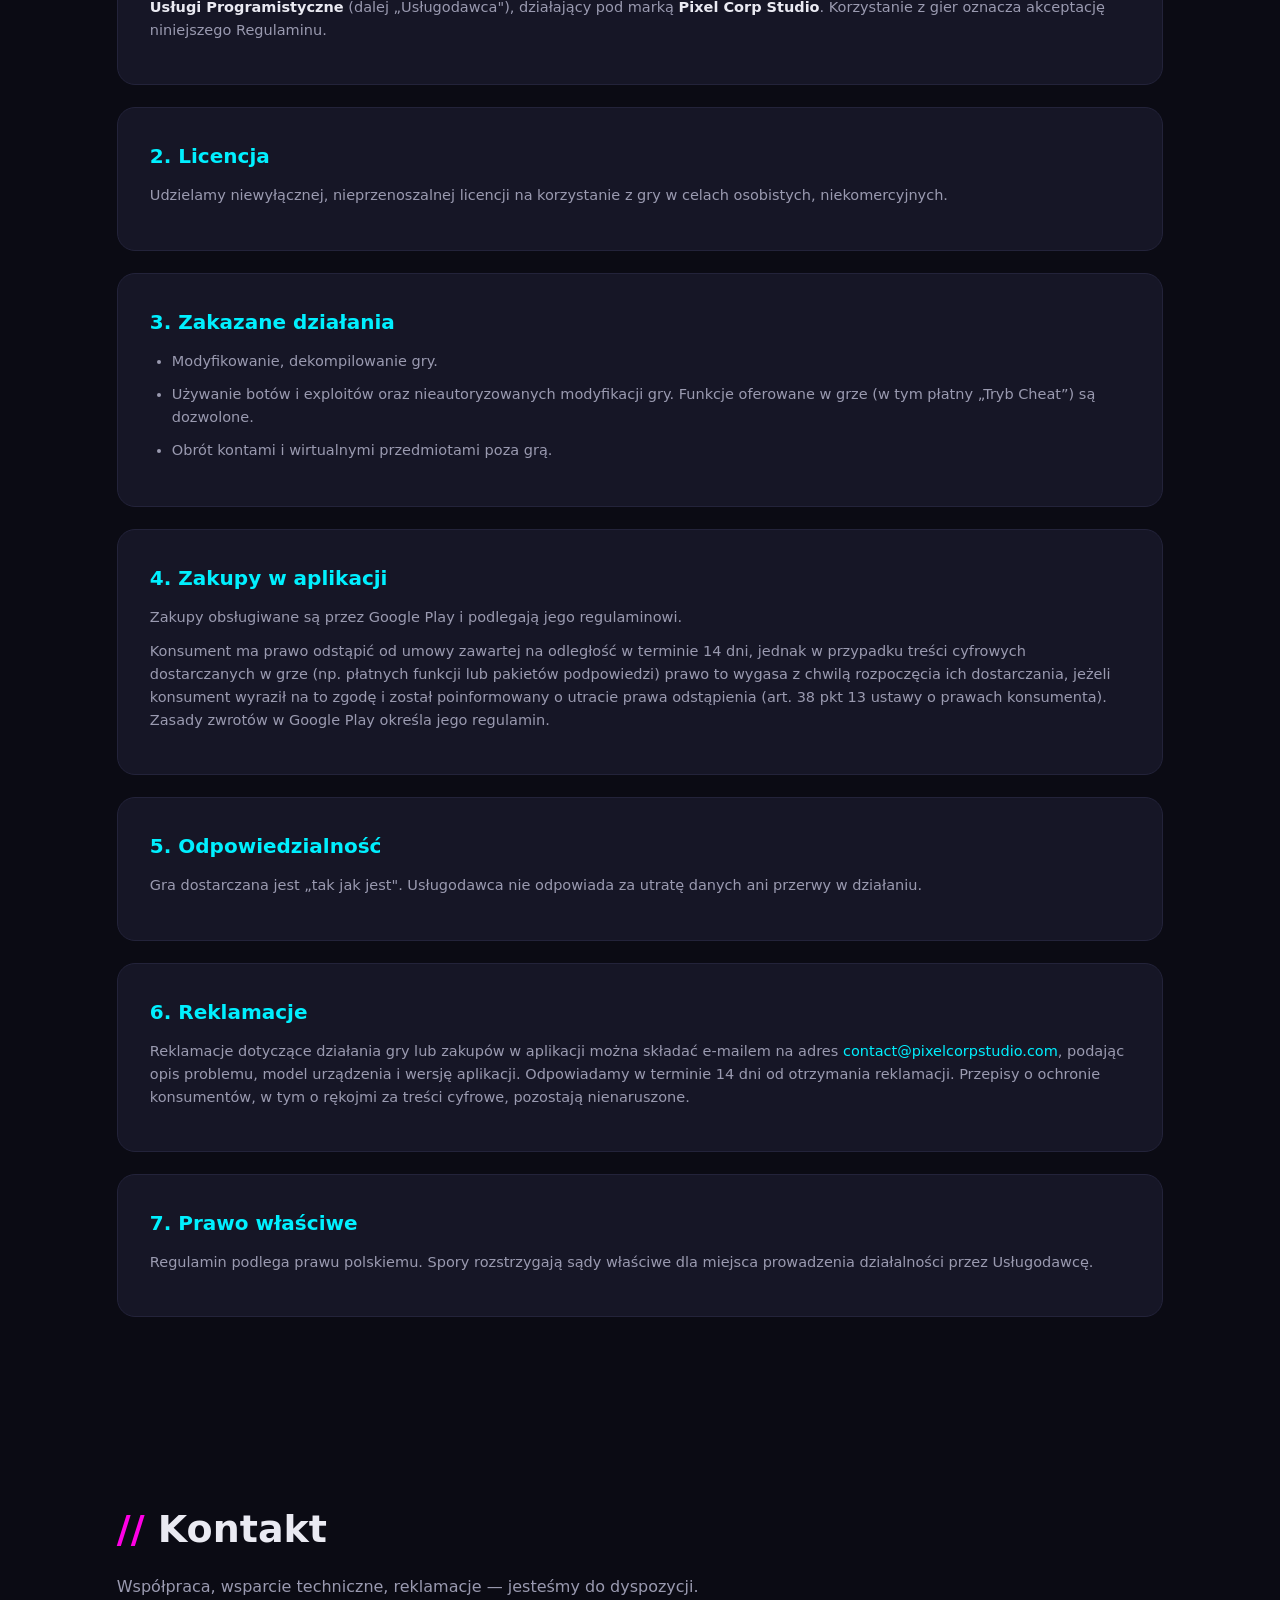
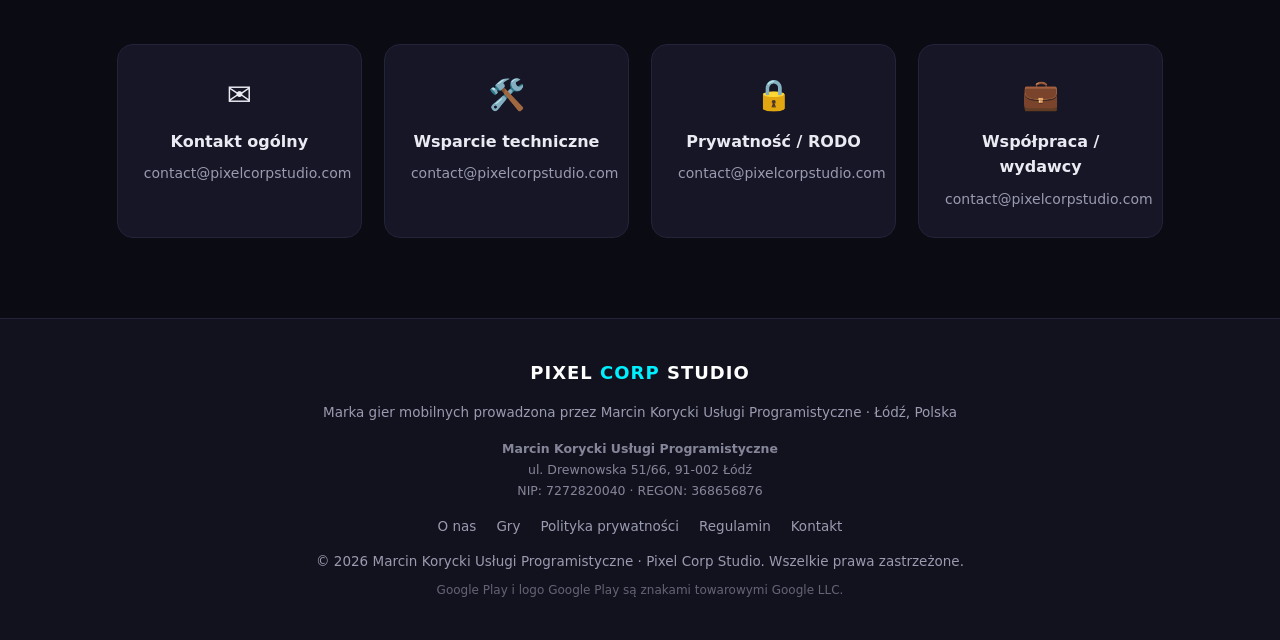
==== commit 691947ed: "Strona główna: usunięta domyślna polityka PixelDraw z sekcji #privacy; wszystkie polityki na podstro" ====
--- a/pl/index.html
+++ b/pl/index.html
@@ -17,6 +17,7 @@
 <meta name="description" content="Pixel Corp Studio — marka gier mobilnych prowadzona przez Marcin Korycki Usługi Programistyczne. Pierwsza gra: PixelDraw: Kolorowanka na Androida." />
 <link rel="icon" href="data:image/svg+xml,<svg xmlns='http://www.w3.org/2000/svg' viewBox='0 0 100 100'><rect width='50' height='50' fill='%2300F0FF'/><rect x='50' y='50' width='50' height='50' fill='%23FF00E5'/></svg>" />
 <link rel="stylesheet" href="/style.css" />
+<script>if(location.hash==='#privacy')location.replace('/pl/privacy/'+'pixeldraw/');</script>
 <script>
 (function(){
   var KEY='pcs-lang';
@@ -38,8 +39,7 @@
   <ul>
     <li><a href="#about">O nas</a></li>
     <li><a href="#games">Gry</a></li>
-    <li><a href="#privacy">Prywatność</a></li>
-    <li><a href="/pl/privacy/">Polityki per gra</a></li>
+    <li><a href="/pl/privacy/">Prywatność</a></li>
     <li><a href="#terms">Regulamin</a></li>
     <li><a href="#contact">Kontakt</a></li>
   </ul>
@@ -118,96 +118,6 @@
   </div>
 </section>
 
-<section id="privacy">
-  <h2>Polityka prywatności</h2>
-  <p class="lead">Ostatnia aktualizacja: 3 października 2026 · Ta polityka dotyczy gry <strong>PixelDraw</strong>. Szukasz innej gry? Zobacz <a href="/pl/privacy/">polityki prywatności per gra</a>.</p>
-
-  <div class="legal-box">
-    <h3>1. Administrator danych</h3>
-    <p>Administratorem danych osobowych w rozumieniu RODO jest:</p>
-    <p><strong>Marcin Korycki</strong>, prowadzący jednoosobową działalność gospodarczą pod firmą <strong>Marcin Korycki Usługi Programistyczne</strong><br>
-    ul. Drewnowska 51/66, 91-002 Łódź, Polska<br>
-    NIP: 7272820040 · REGON: 368656876<br>
-    E-mail: <a href="mailto:contact@pixelcorpstudio.com">contact@pixelcorpstudio.com</a></p>
-    <p>Działalność prowadzi markę handlową <strong>Pixel Corp Studio</strong>, pod którą publikuje gry mobilne w Google Play.</p>
-  </div>
-
-  <div class="legal-box">
-    <h3>2. Jakie dane zbieramy</h3>
-    <ul>
-      <li><strong>Dane techniczne:</strong> model urządzenia, wersja systemu, język, region oraz pseudonimowy identyfikator instalacji aplikacji (Firebase app instance ID). Identyfikator reklamowy (Advertising ID) nie jest wykorzystywany przez analitykę ani do personalizacji reklam, remarketingu i profilowania.</li>
-      <li><strong>Dane rozgrywki:</strong> postępy, ukończone plansze i osiągnięcia — zapisywane lokalnie na urządzeniu.</li>
-      <li><strong>Dane zakupów:</strong> informacje o transakcjach w aplikacji (obsługiwane przez Google Play); otrzymujemy wyłącznie informację o statusie zakupu danego produktu, bez danych płatniczych.</li>
-      <li><strong>Dane analityczne (Firebase Analytics):</strong> zdarzenia dotyczące korzystania z gry, opisane poniżej.</li>
-    </ul>
-    <h4>Zdarzenia analityczne</h4>
-    <p>Zbieramy wyłącznie zdarzenia techniczne i dotyczące rozgrywki, powiązane z pseudonimowym identyfikatorem instalacji. Nie zbieramy imion, nazwisk, adresów e-mail, treści wpisywanych przez użytkownika, dokładnej lokalizacji (GPS), kontaktów ani zdjęć. Zbierane zdarzenia:</p>
-    <ul>
-      <li><strong>Nawigacja:</strong> wejścia na ekrany aplikacji (wybór poziomu trudności, mapa kategorii, mapa plansz, plansza, sklep, osiągnięcia), czas zaangażowania i sesje.</li>
-      <li><strong>Rozgrywka:</strong> rozpoczęcie, ukończenie, zresetowanie i opuszczenie planszy (z przybliżonym procentem pomalowania i przedziałem czasu spędzonego na planszy), użycie podpowiedzi, odblokowane osiągnięcia; zdarzenia zawierają identyfikator planszy, kategorii i poziomu trudności.</li>
-      <li><strong>Reklamy:</strong> zdarzenia cyklu życia reklam (załadowanie, wyświetlenie, kliknięcie, zamknięcie, błąd, przyznanie nagrody za reklamę z nagrodą), z informacją o formacie reklamy (baner, pełnoekranowa, z nagrodą) i miejscu jej użycia; oferta reklamy z nagrodą (np. za podpowiedź lub odblokowanie kategorii) i jej wynik.</li>
-      <li><strong>Zakupy:</strong> rozpoczęcie i wynik zakupu w aplikacji (identyfikator produktu i status).</li>
-      <li><strong>Ustawienia:</strong> wybrany język i włączenie/wyłączenie muzyki.</li>
-    </ul>
-    <p><strong>Zgoda:</strong> w regionach, w których wymaga tego prawo (np. UE/EOG), przy pierwszym uruchomieniu wyświetlamy okno zgody Google UMP. Zbieranie danych analitycznych włączamy <strong>wyłącznie po udzieleniu zgody</strong> na przechowywanie i dostęp do informacji na urządzeniu — jeśli odmówisz zgody (lub zamkniesz okno bez zgody), analityka pozostaje wyłączona. Poza regionami, w których zgoda nie jest wymagana, analityka działa na podstawie uzasadnionego interesu. Reklamy: po odmowie zgody mogą być nadal wyświetlane wyłącznie w ograniczonej, niespersonalizowanej postaci (bez profilowania i bez remarketingu); reklamy w aplikacji są zawsze niespersonalizowane. Do swojej decyzji możesz wrócić w każdej chwili: menu „⋮” w aplikacji → „Opcje prywatności” (o ile jest dostępne w Twoim regionie).</p>
-    <p>Analityka nie korzysta z identyfikatora reklamowego ani z sygnałów Google do personalizacji reklam (zgody ad_storage, ad_user_data i ad_personalization są wyłączone). Dane analityczne nie służą do reklamowego profilowania użytkowników.</p>
-<p><strong>Dane zbierane automatycznie przez SDK Firebase.</strong> Poza zdarzeniami wymienionymi powyżej SDK Firebase automatycznie rejestruje standardowe zdarzenia i dane techniczne, m.in. pierwsze uruchomienie, aktualizację aplikacji lub systemu, wersję aplikacji oraz model urządzenia i wersję systemu. Google może także wyznaczać przybliżone położenie (kraj, region) na podstawie adresu IP; nie jest to dokładna lokalizacja, a pełny adres IP nie jest przez nas przechowywany w raportach analitycznych.</p>
-  </div>
-
-  <div class="legal-box">
-    <h3>3. Cel i podstawa przetwarzania</h3>
-    <ul>
-      <li>Świadczenie usług (art. 6 ust. 1 lit. b RODO).</li>
-      <li>Analityka i ulepszanie gier (art. 6 ust. 1 lit. a RODO — zgoda udzielana w oknie Google UMP, tam gdzie jest ono wymagane; poza takimi regionami art. 6 ust. 1 lit. f RODO — uzasadniony interes). W przypadku dziecka poniżej 16 lat zgoda na analitykę wymaga potwierdzenia przez rodzica lub opiekuna prawnego (art. 8 RODO); do czasu jej uzyskania — o ile zgoda jest wymagana — analityka nie jest włączana.</li>
-      <li>Reklamy (art. 6 ust. 1 lit. a RODO — zgoda, tam gdzie jest wymagana, oraz art. 6 ust. 1 lit. f RODO — uzasadniony interes w zakresie ograniczonych, niespersonalizowanych reklam wyświetlanych po odmowie zgody; wobec dzieci poniżej 16 lat wymagana jest zgoda rodzica lub opiekuna prawnego, zgodnie z art. 8 RODO).</li>
-      <li>Obowiązki prawno-podatkowe (art. 6 ust. 1 lit. c RODO).</li>
-    </ul>
-  </div>
-
-  <div class="legal-box">
-    <h3>4. Odbiorcy danych</h3>
-    <ul>
-      <li><strong>Google LLC</strong> — Google Play Services, Firebase (Analytics), Google AdMob. Wobec użytkowników rozpoznanych jako dzieci reklamy AdMob są wyświetlane wyłącznie w trybie niespersonalizowanym (child-directed treatment), bez remarketingu i profilowania. Polityka prywatności Google: <a href="https://policies.google.com/privacy" rel="noopener">policies.google.com/privacy</a>.</li>
-    </ul>
-    <p>Nie sprzedajemy danych osobowych użytkowników.</p>
-<p><strong>Przekazywanie danych poza EOG.</strong> Google LLC ma siedzibę w USA, dlatego dane przetwarzane przez Firebase i AdMob mogą być przekazywane do USA. Odbywa się to na podstawie decyzji Komisji Europejskiej o odpowiednim stopniu ochrony (EU-US Data Privacy Framework — o ile Google LLC jest uczestnikiem programu) lub standardowych klauzul umownych (art. 44–46 RODO).</p>
-  </div>
-
-  <div class="legal-box">
-    <h3>5. Dzieci i zgodność z Google Play Families Policy</h3>
-    <p>Nasze gry mogą być używane przez dzieci, dlatego stosujemy się do <strong>Google Play Families Policy</strong> oraz przepisów o ochronie danych osobowych dzieci wynikających z RODO.</p>
-    <ul>
-      <li>Zgodnie z art. 8 RODO oraz polskimi przepisami wdrażającymi RODO, przetwarzanie danych osobowych dziecka poniżej <strong>16 roku życia</strong> w oparciu o zgodę (np. na reklamy spersonalizowane) wymaga zgody rodzica lub opiekuna prawnego.</li>
-      <li>Reklamy wyświetlane dzieciom są zawsze niespersonalizowane — nie prowadzimy wobec nich remarketingu ani profilowania behawioralnego.</li>
-      <li>Nie zbieramy od dzieci danych wykraczających poza to, co niezbędne do działania gry — bez precyzyjnej geolokalizacji, bez funkcji czatu ani innych funkcji społecznościowych.</li>
-      <li>Klasyfikacja treści i grup wiekowych naszych gier w Google Play jest zgodna z kwestionariuszem IARC (International Age Rating Coalition).</li>
-    </ul>
-    <p>Rodzice i opiekunowie mogą zgłaszać pytania lub żądania dotyczące danych dziecka na <a href="mailto:contact@pixelcorpstudio.com">contact@pixelcorpstudio.com</a>.</p>
-  </div>
-
-  <div class="legal-box">
-    <h3>6. Twoje prawa</h3>
-    <ul>
-      <li>Dostępu do danych, ich sprostowania i usunięcia.</li>
-      <li>Ograniczenia i sprzeciwu wobec przetwarzania.</li>
-      <li>Przenoszenia danych.</li>
-      <li>Wycofania zgody w dowolnym momencie — w aplikacji: menu „⋮” → „Opcje prywatności” (o ile jest dostępne w Twoim regionie), lub e-mailem; wycofanie nie wpływa na zgodność z prawem przetwarzania sprzed wycofania.</li>
-      <li>Skargi do Prezesa UODO.</li>
-    </ul>
-    <p>Kontakt w sprawach RODO: <a href="mailto:contact@pixelcorpstudio.com">contact@pixelcorpstudio.com</a>.</p>
-  </div>
-
-  <div class="legal-box">
-    <h3>7. Bezpieczeństwo i retencja</h3>
-    <p>Dane są szyfrowane (TLS), a dostęp mają wyłącznie upoważnione osoby. Dane przechowujemy przez okres niezbędny do realizacji celów, nie dłużej niż 5 lat od ostatniej aktywności; zdarzenia analityczne w Firebase są przechowywane przez okres retencji ustawiony w konsoli Firebase (nie dłużej niż 14 miesięcy), po czym są automatycznie usuwane.</p>
-  </div>
-
-  <div class="legal-box">
-    <h3>8. Zmiany polityki</h3>
-    <p>O istotnych zmianach poinformujemy w aplikacji lub na tej stronie.</p>
-  </div>
-</section>
-
 <section id="terms">
   <h2>Regulamin usługi</h2>
   <p class="lead">Warunki korzystania z gier Pixel Corp Studio.</p>
@@ -291,8 +201,7 @@
   <div class="links">
     <a href="#about">O nas</a>
     <a href="#games">Gry</a>
-    <a href="#privacy">Polityka prywatności</a>
-    <a href="/pl/privacy/">Polityki per gra</a>
+    <a href="/pl/privacy/">Polityka prywatności</a>
     <a href="#terms">Regulamin</a>
     <a href="#contact">Kontakt</a>
   </div>
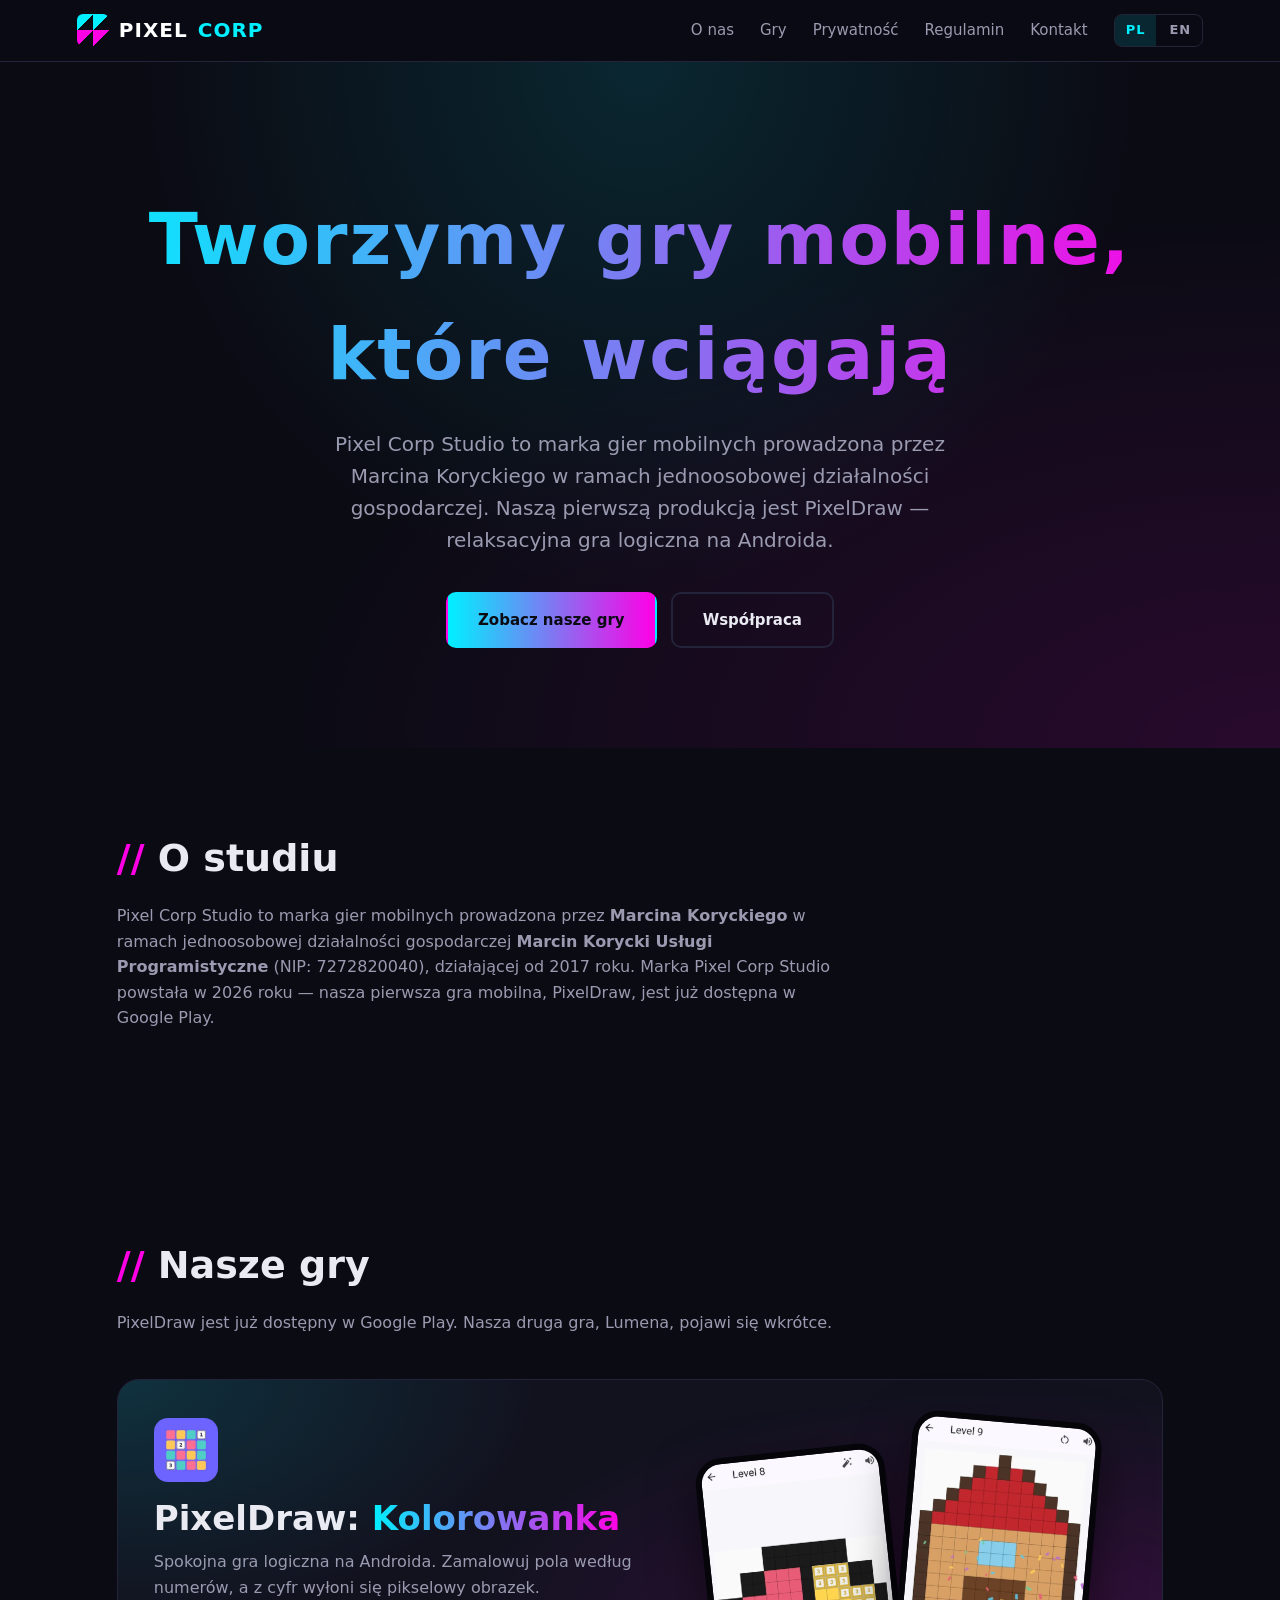
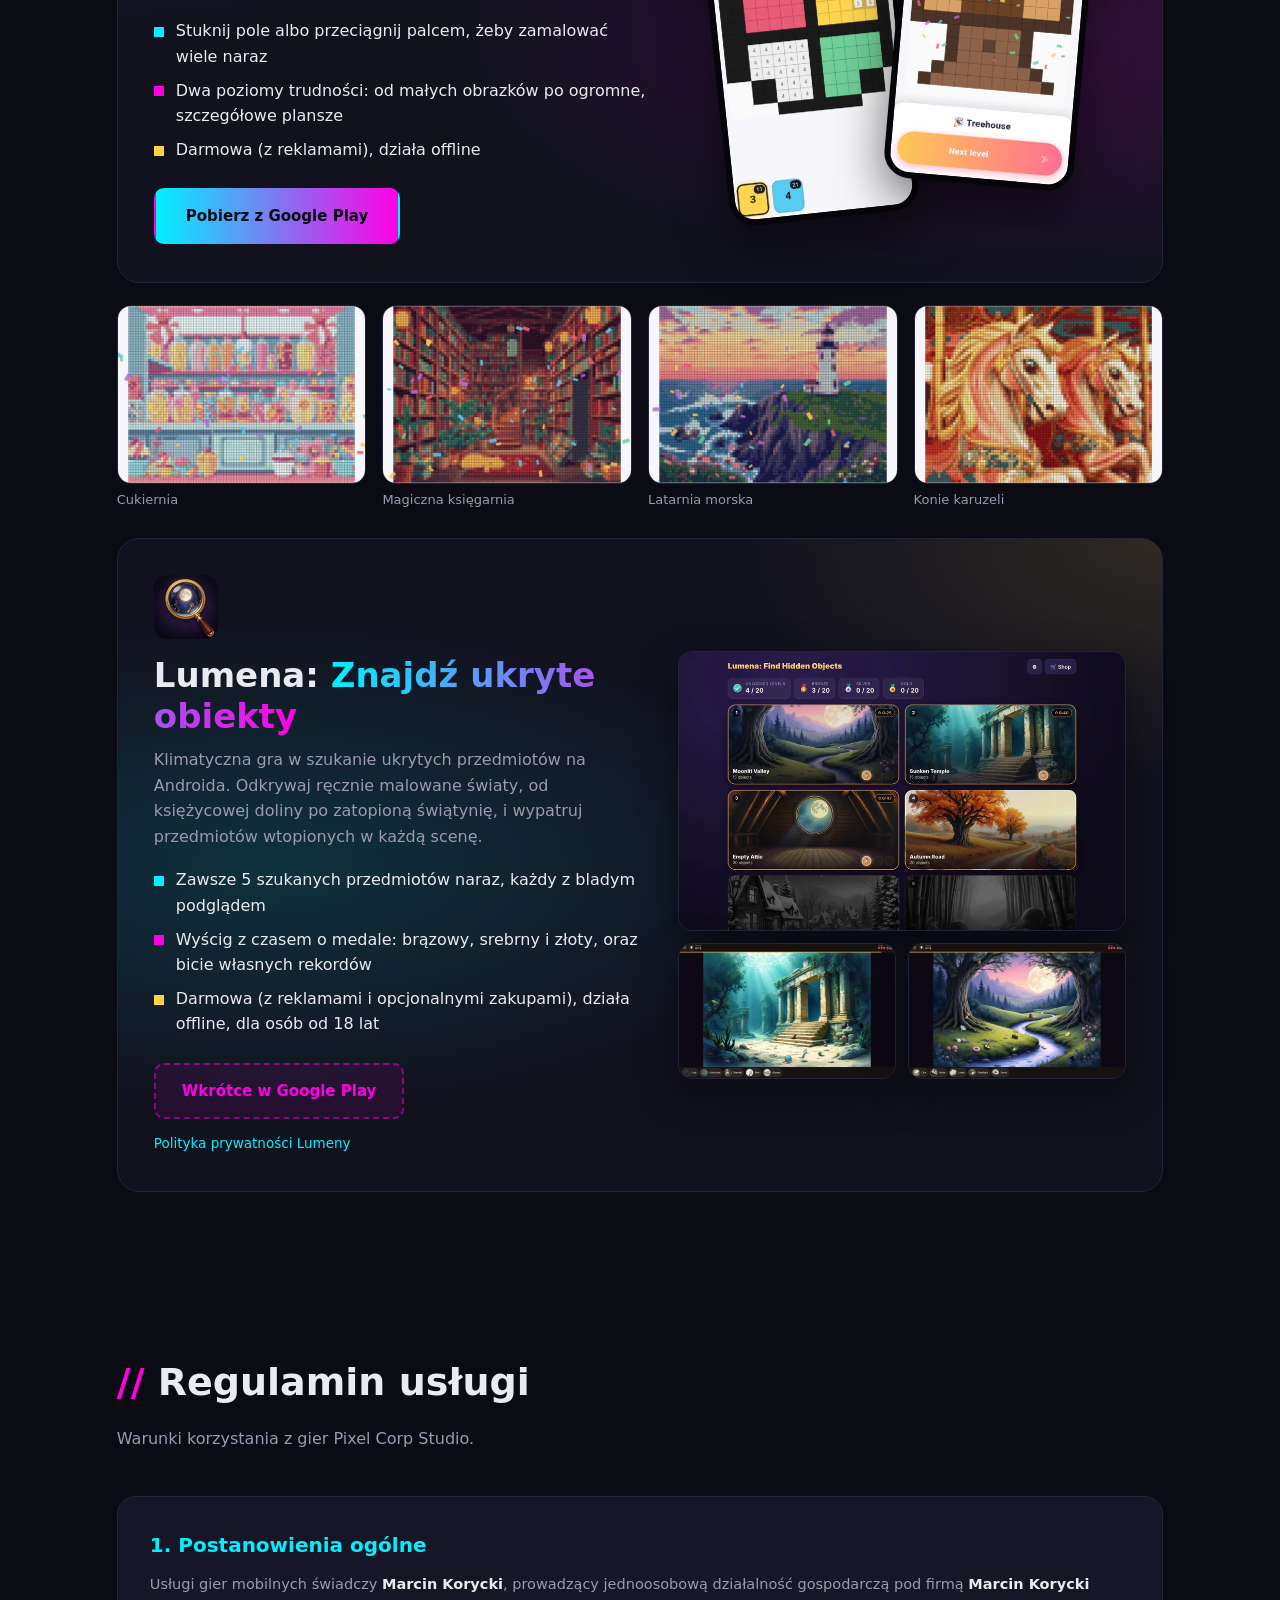
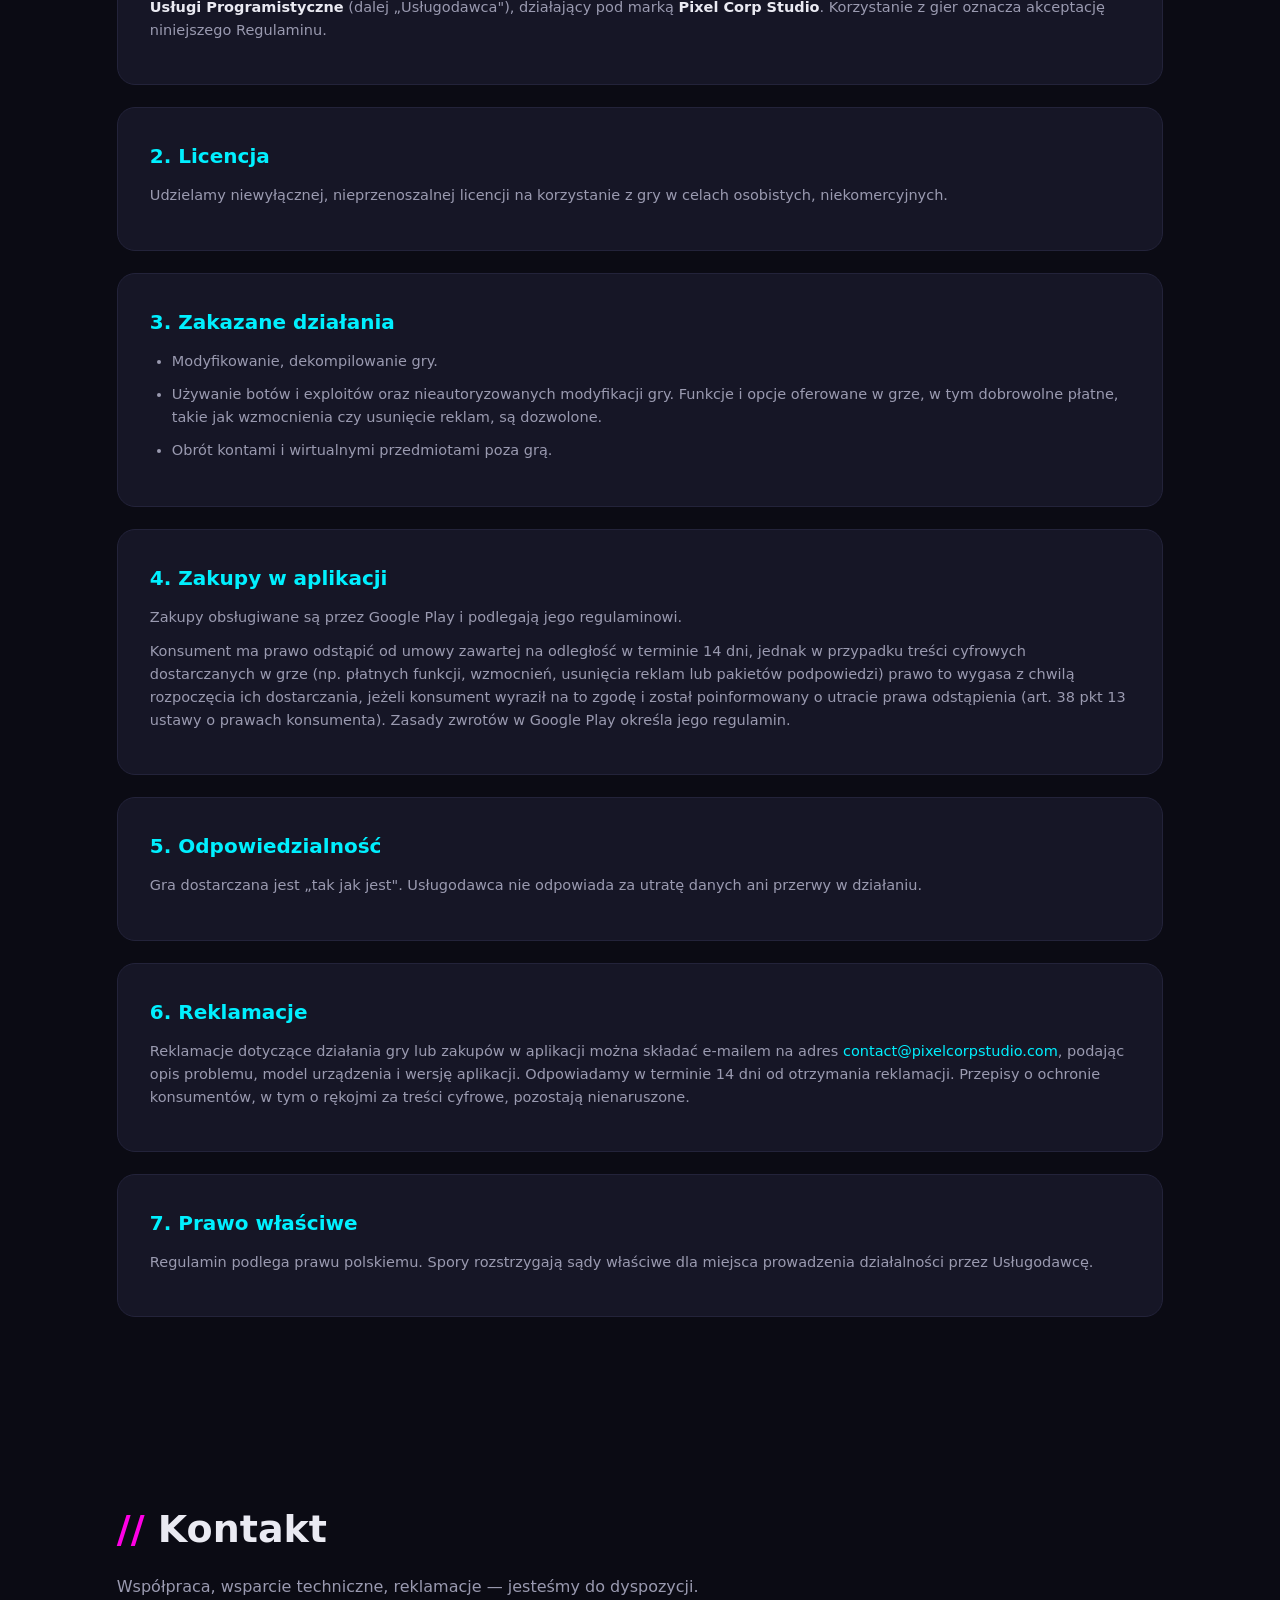
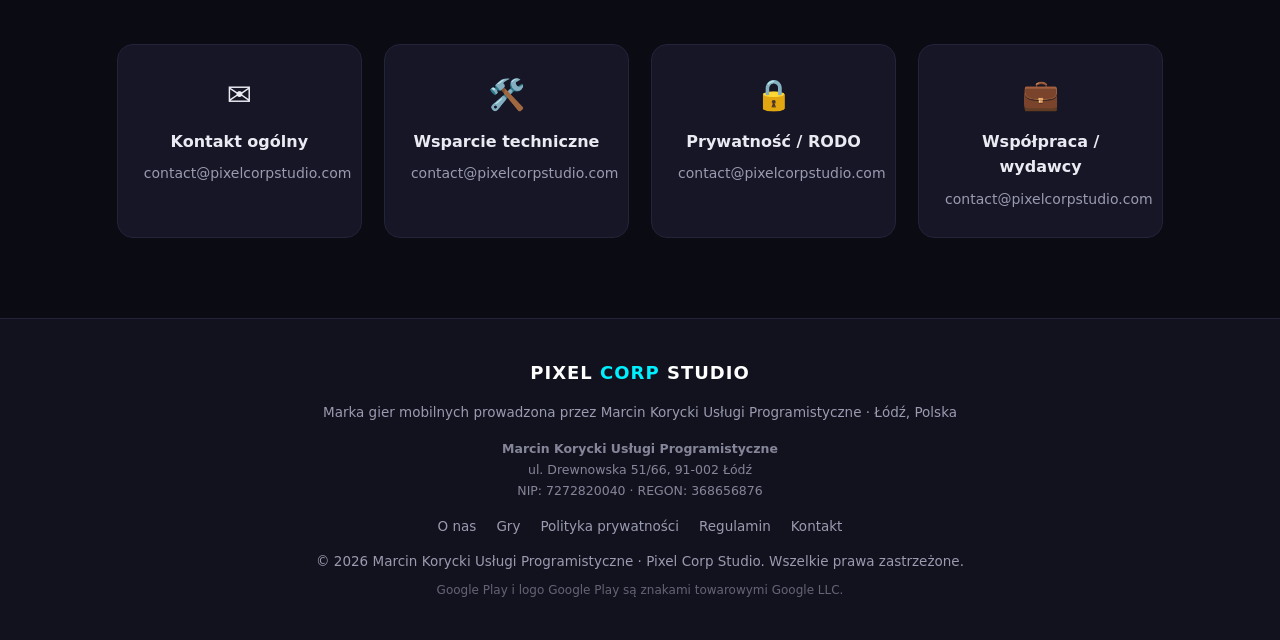
==== commit 2fc47741: "Regulamin: uogólnione przykłady (bez „Trybu Cheat”, dodane wzmocnienia i usunięcie reklam), pasuje d" ====
--- a/pl/index.html
+++ b/pl/index.html
@@ -136,7 +136,7 @@
     <h3>3. Zakazane działania</h3>
     <ul>
       <li>Modyfikowanie, dekompilowanie gry.</li>
-      <li>Używanie botów i exploitów oraz nieautoryzowanych modyfikacji gry. Funkcje oferowane w grze (w tym płatny „Tryb Cheat”) są dozwolone.</li>
+      <li>Używanie botów i exploitów oraz nieautoryzowanych modyfikacji gry. Funkcje i opcje oferowane w grze, w tym dobrowolne płatne, takie jak wzmocnienia czy usunięcie reklam, są dozwolone.</li>
       <li>Obrót kontami i wirtualnymi przedmiotami poza grą.</li>
     </ul>
   </div>
@@ -144,7 +144,7 @@
   <div class="legal-box">
     <h3>4. Zakupy w aplikacji</h3>
     <p>Zakupy obsługiwane są przez Google Play i podlegają jego regulaminowi.</p>
-    <p>Konsument ma prawo odstąpić od umowy zawartej na odległość w terminie 14 dni, jednak w przypadku treści cyfrowych dostarczanych w grze (np. płatnych funkcji lub pakietów podpowiedzi) prawo to wygasa z chwilą rozpoczęcia ich dostarczania, jeżeli konsument wyraził na to zgodę i został poinformowany o utracie prawa odstąpienia (art. 38 pkt 13 ustawy o prawach konsumenta). Zasady zwrotów w Google Play określa jego regulamin.</p>
+    <p>Konsument ma prawo odstąpić od umowy zawartej na odległość w terminie 14 dni, jednak w przypadku treści cyfrowych dostarczanych w grze (np. płatnych funkcji, wzmocnień, usunięcia reklam lub pakietów podpowiedzi) prawo to wygasa z chwilą rozpoczęcia ich dostarczania, jeżeli konsument wyraził na to zgodę i został poinformowany o utracie prawa odstąpienia (art. 38 pkt 13 ustawy o prawach konsumenta). Zasady zwrotów w Google Play określa jego regulamin.</p>
   </div>
 
   <div class="legal-box">
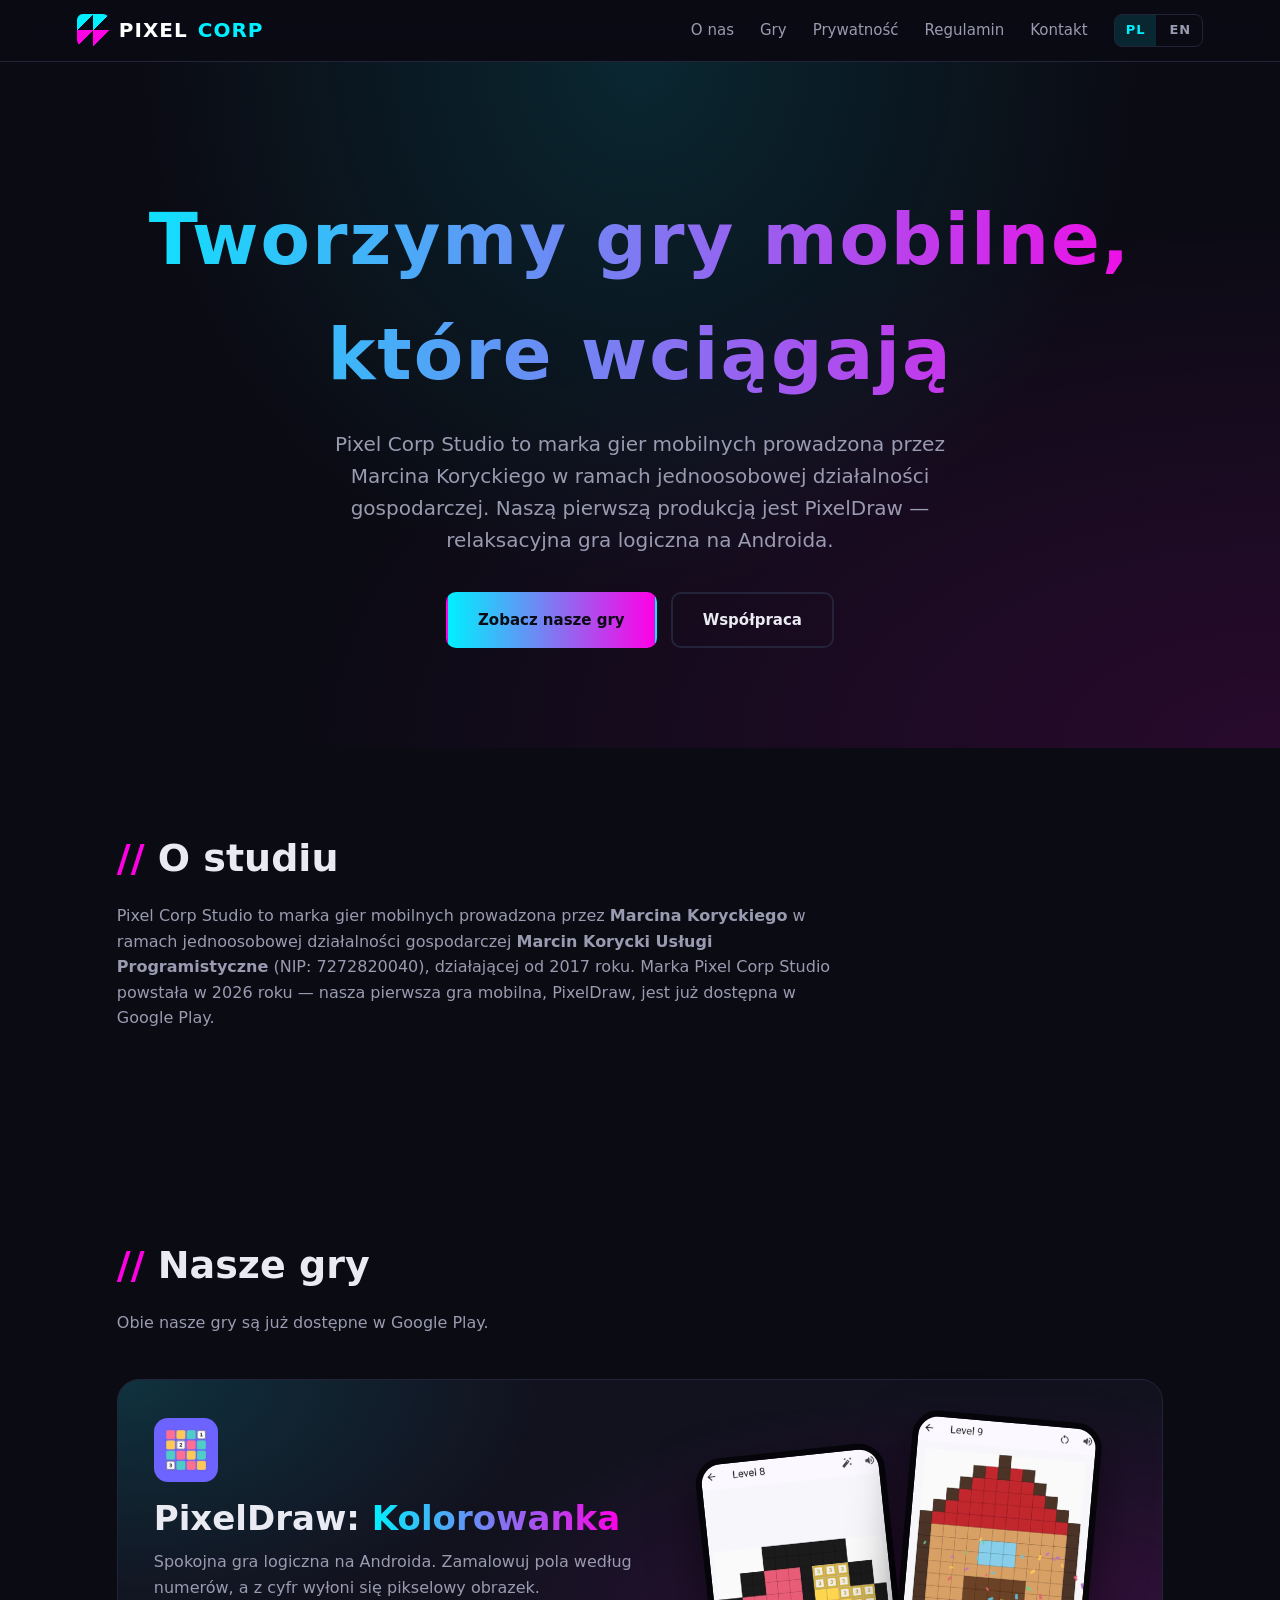
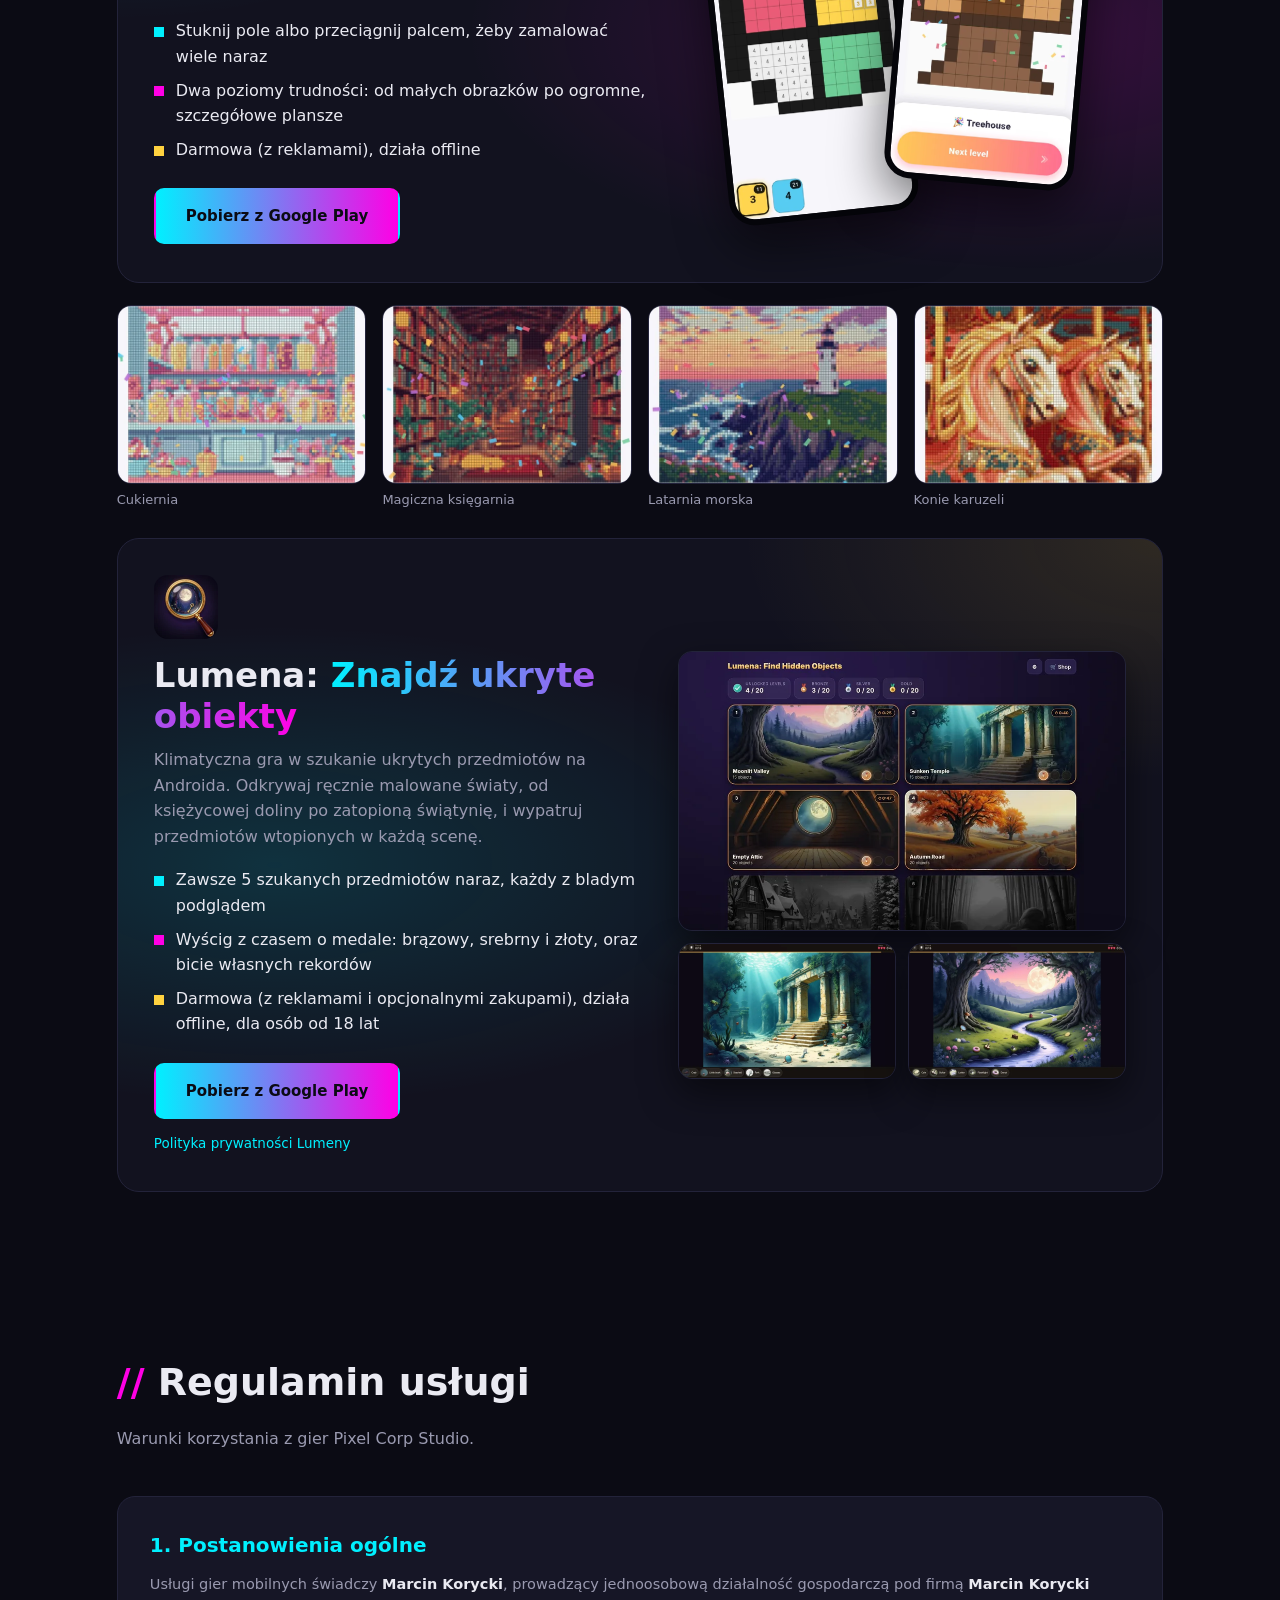
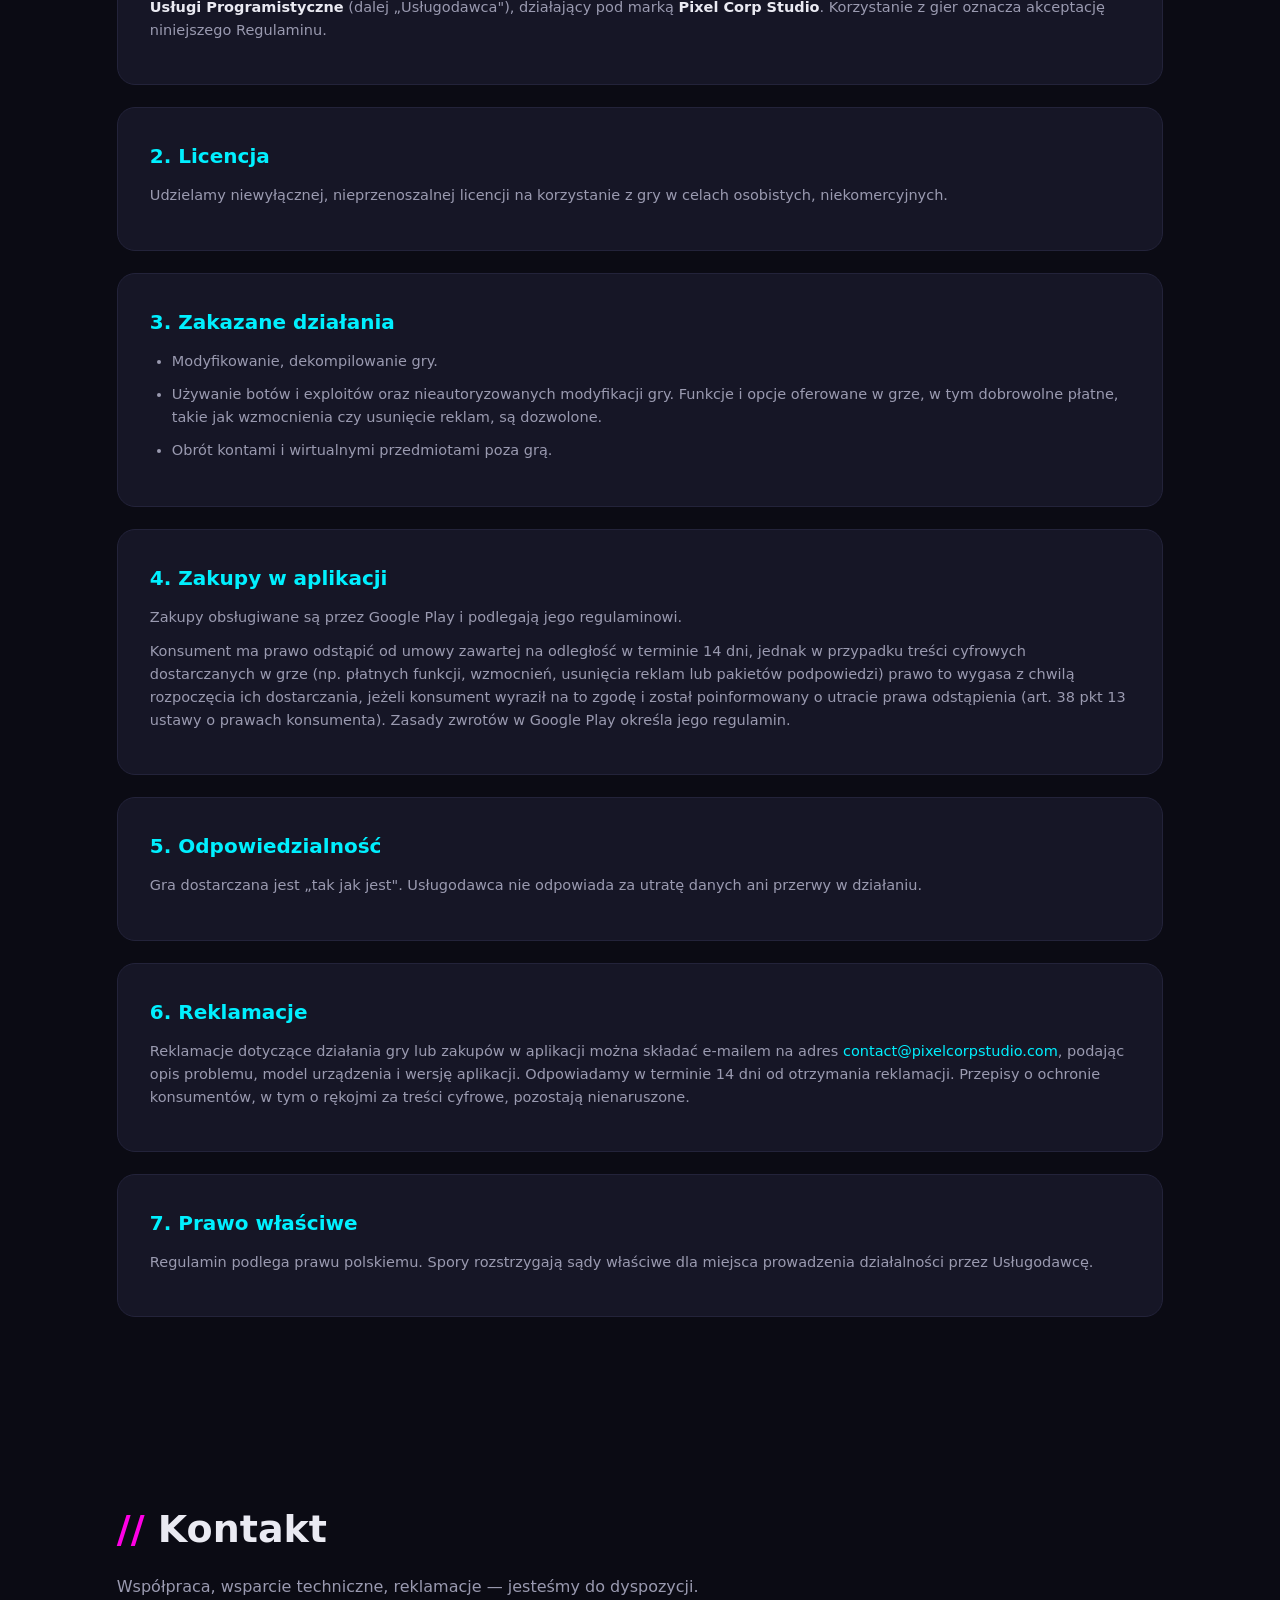
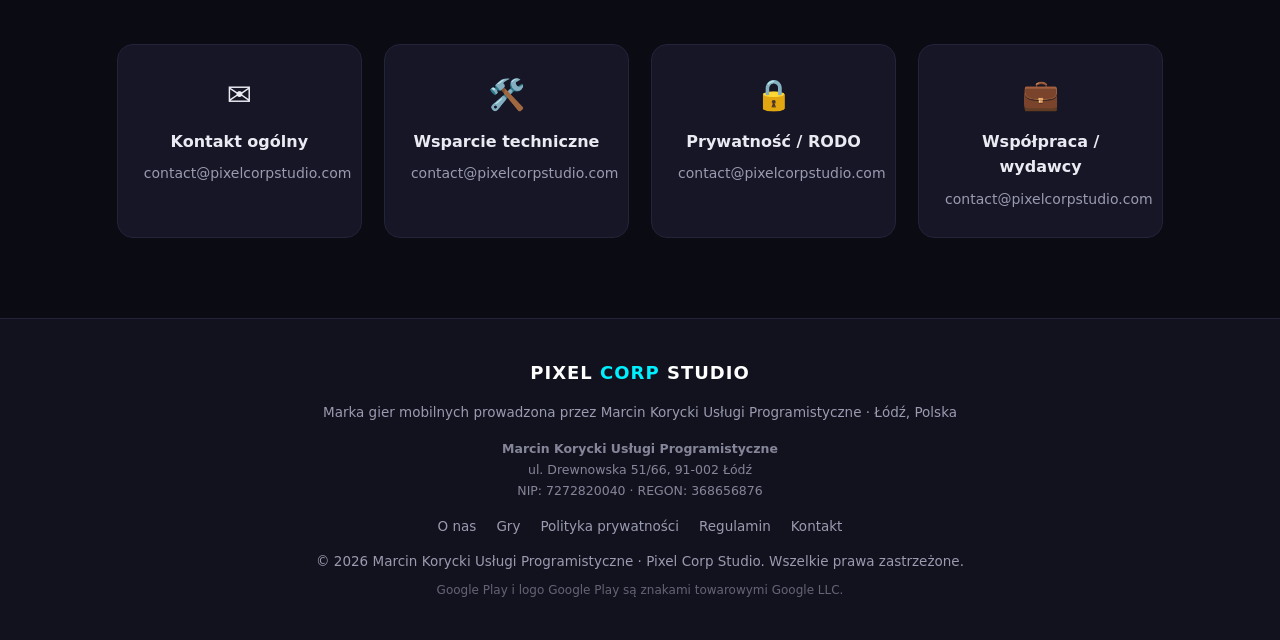
==== commit a1a88d70: "Strona: Lumena dostępna w Google Play — przycisk z linkiem zamiast etykiety „Wkrótce”, zaktualizowan" ====
--- a/pl/index.html
+++ b/pl/index.html
@@ -71,7 +71,7 @@
 
 <section id="games">
   <h2>Nasze gry</h2>
-  <p class="lead">PixelDraw jest już dostępny w Google Play. Nasza druga gra, Lumena, pojawi się wkrótce.</p>
+  <p class="lead">Obie nasze gry są już dostępne w Google Play.</p>
   <div class="feature">
     <div>
       <img class="ico" src="/img/icon.webp" alt="" width="64" height="64">
@@ -105,7 +105,7 @@
         <li>Wyścig z czasem o medale: brązowy, srebrny i złoty, oraz bicie własnych rekordów</li>
         <li>Darmowa (z reklamami i opcjonalnymi zakupami), działa offline, dla osób od 18 lat</li>
       </ul>
-      <span class="soon">Wkrótce w Google Play</span>
+      <a href="https://play.google.com/store/apps/details?id=com.pixelcorpstudio.lumena" class="btn btn-primary" target="_blank" rel="noopener">Pobierz z Google Play</a>
       <p class="links2"><a href="/pl/privacy/lumena/">Polityka prywatności Lumeny</a></p>
     </div>
     <div class="shots">
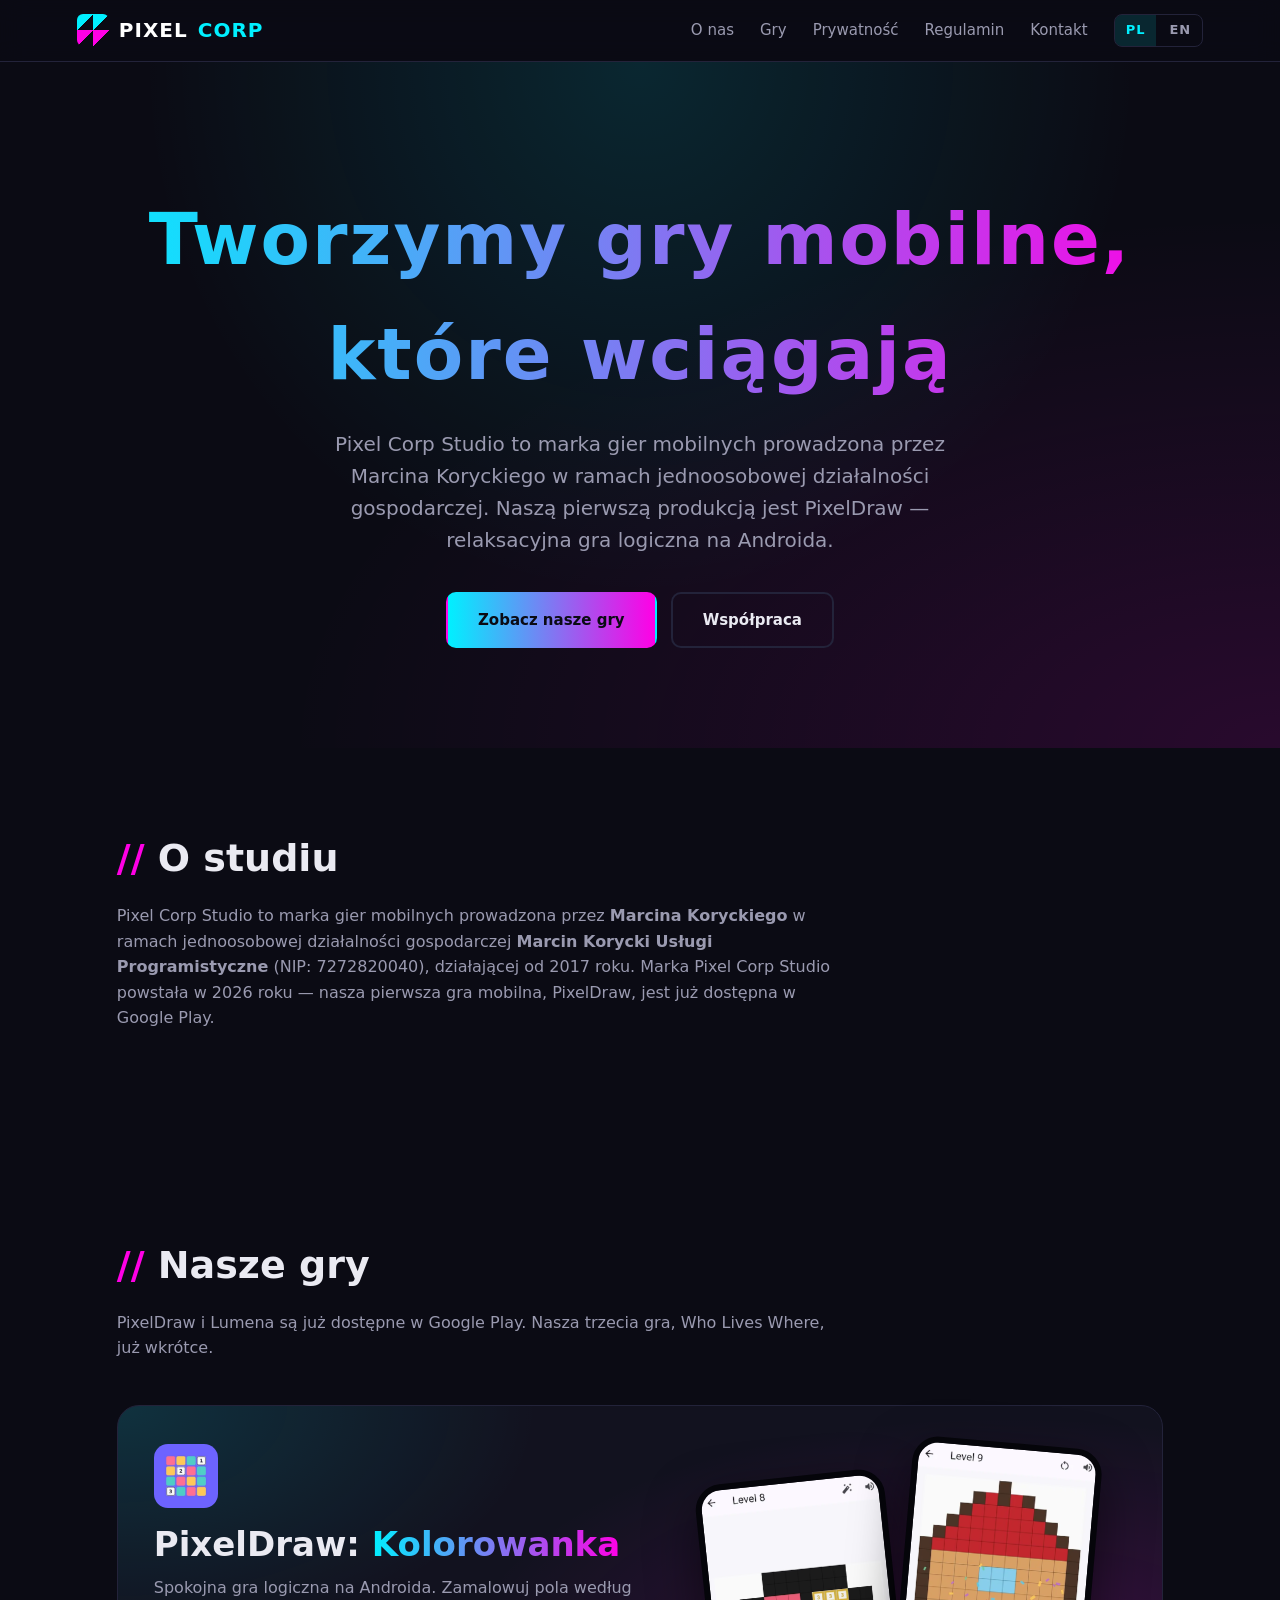
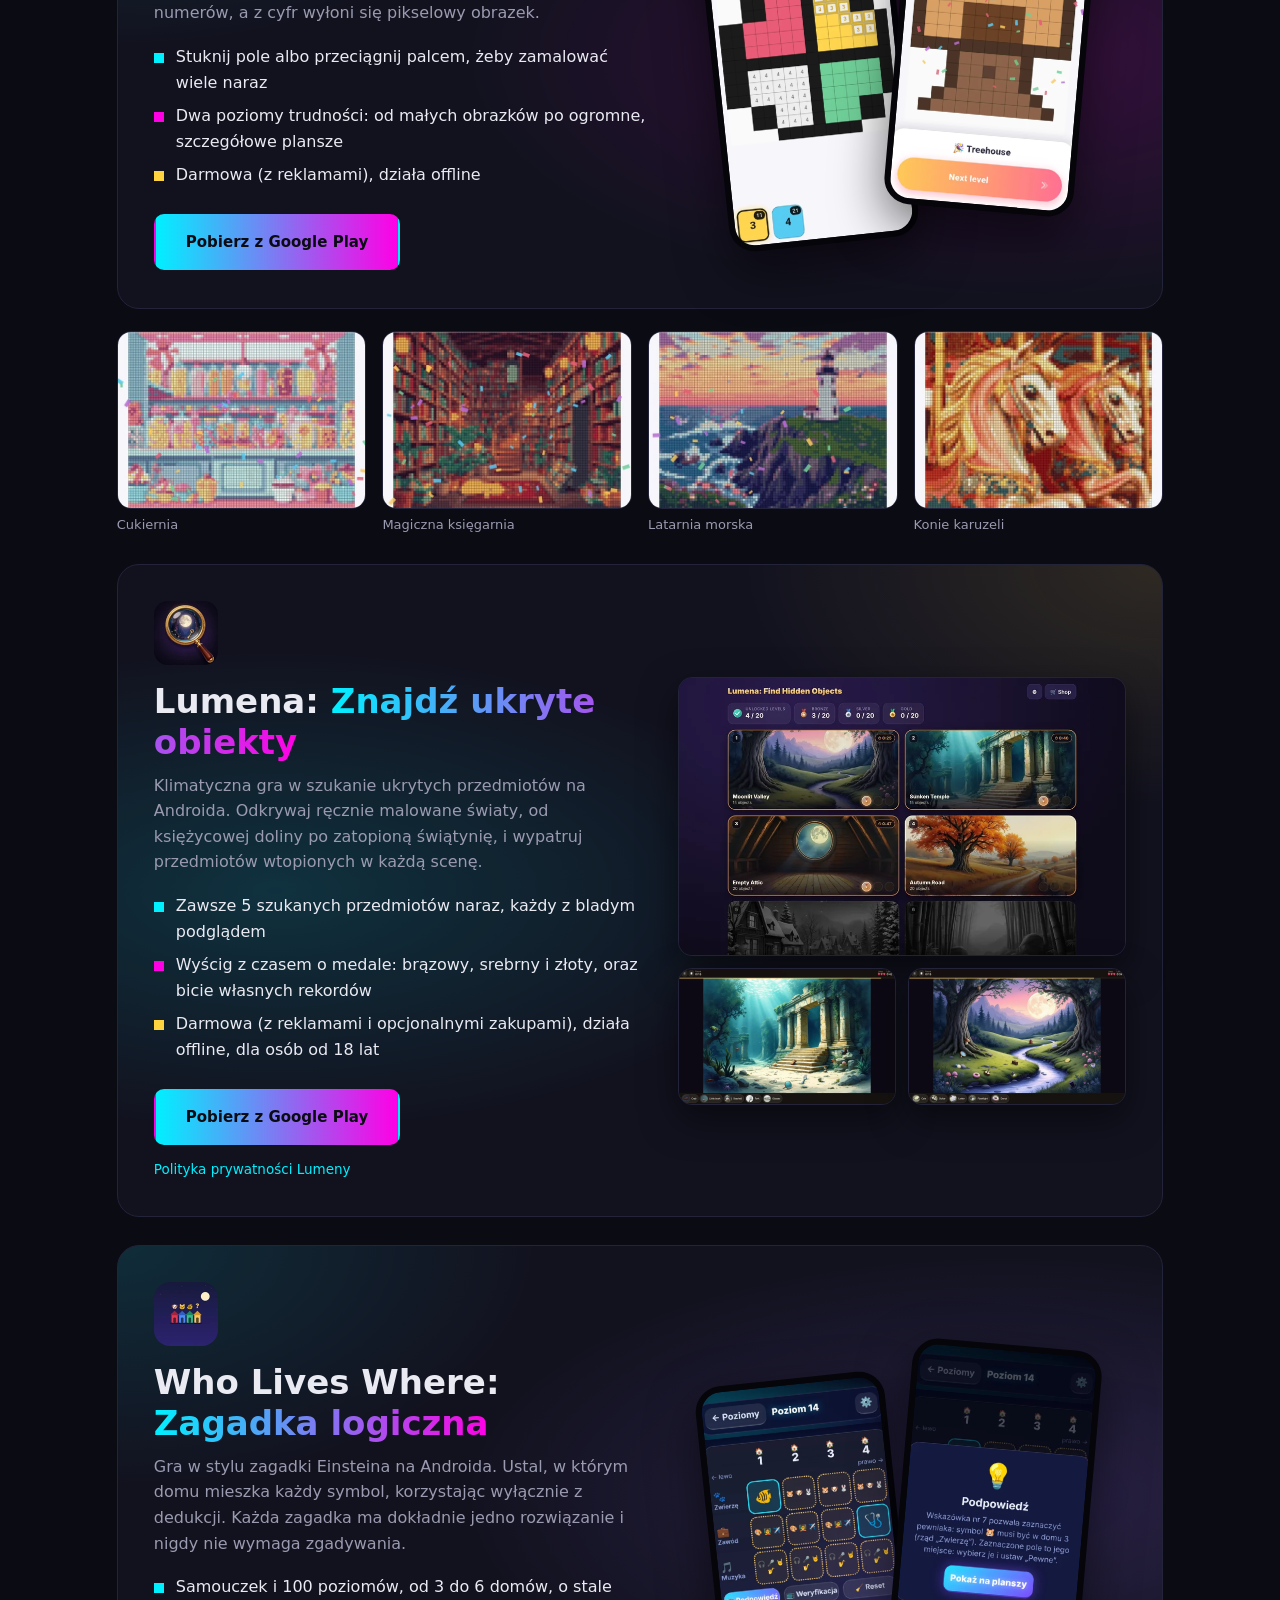
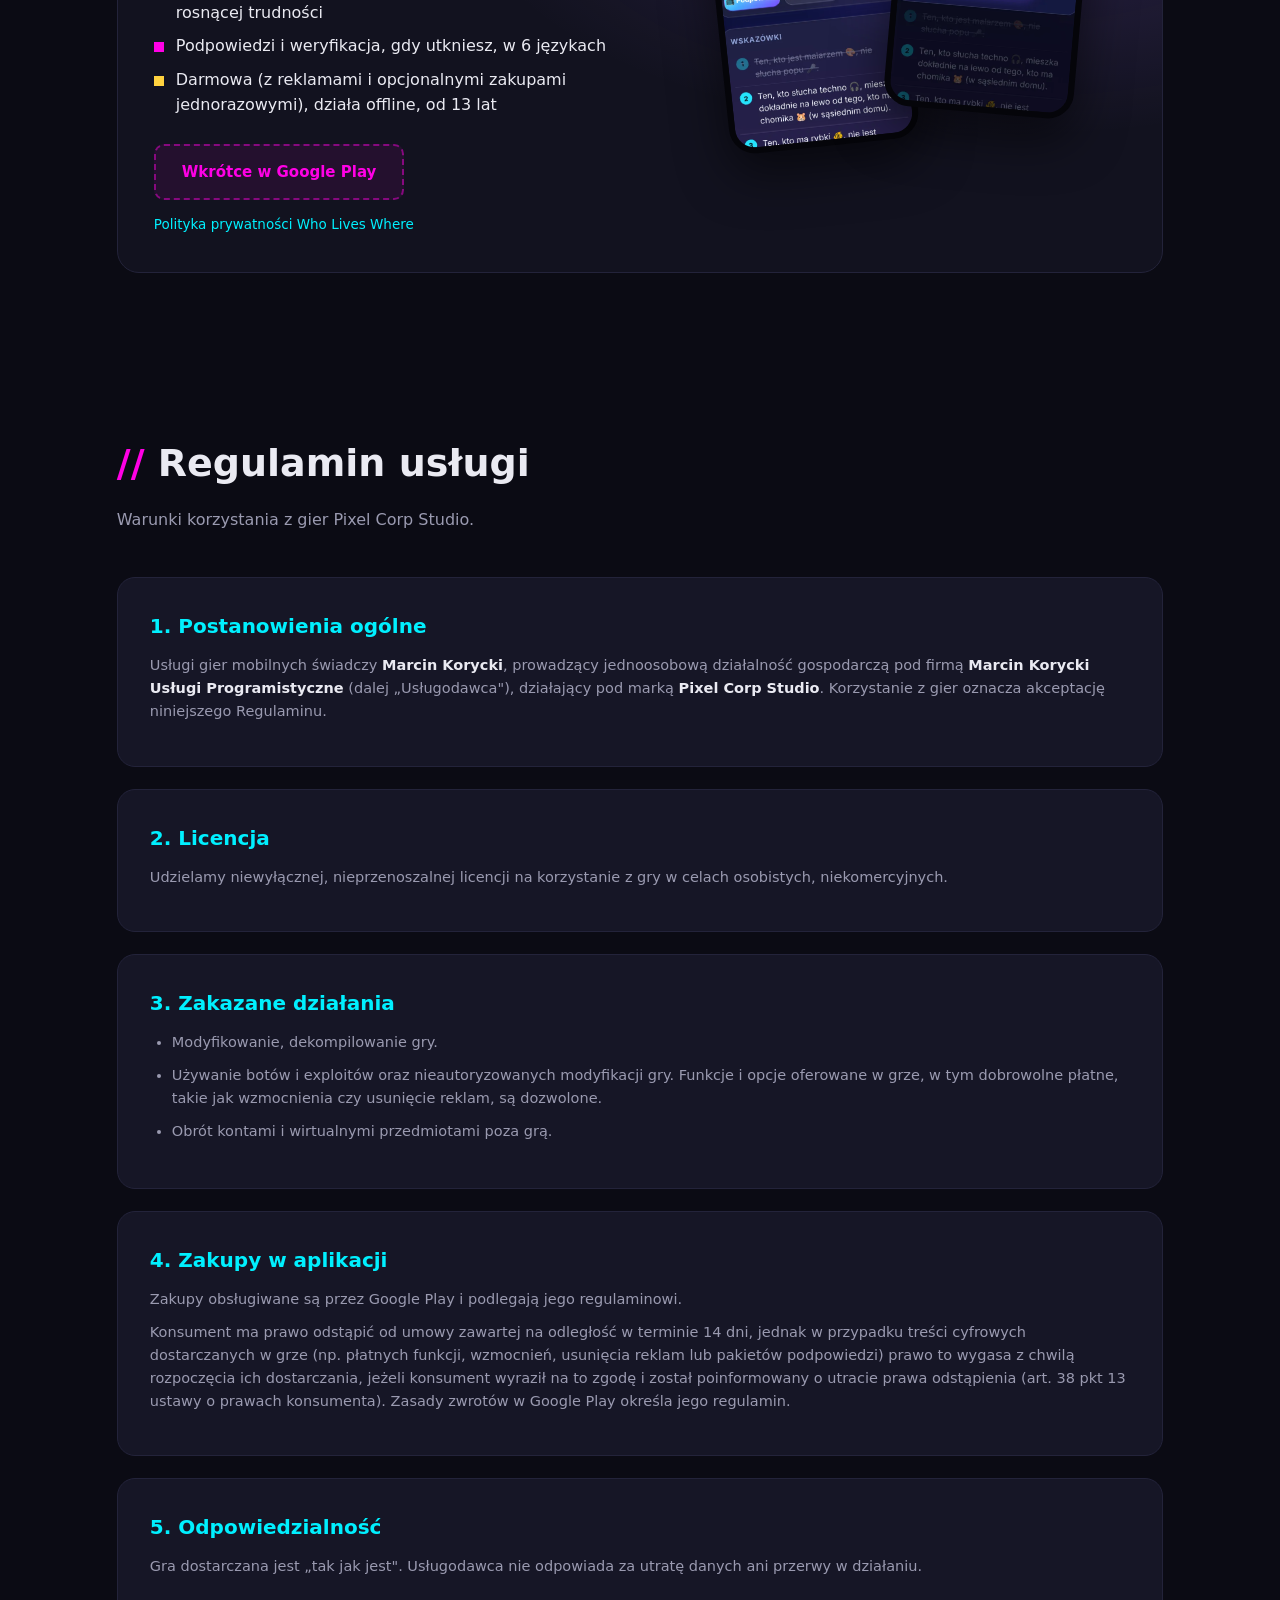
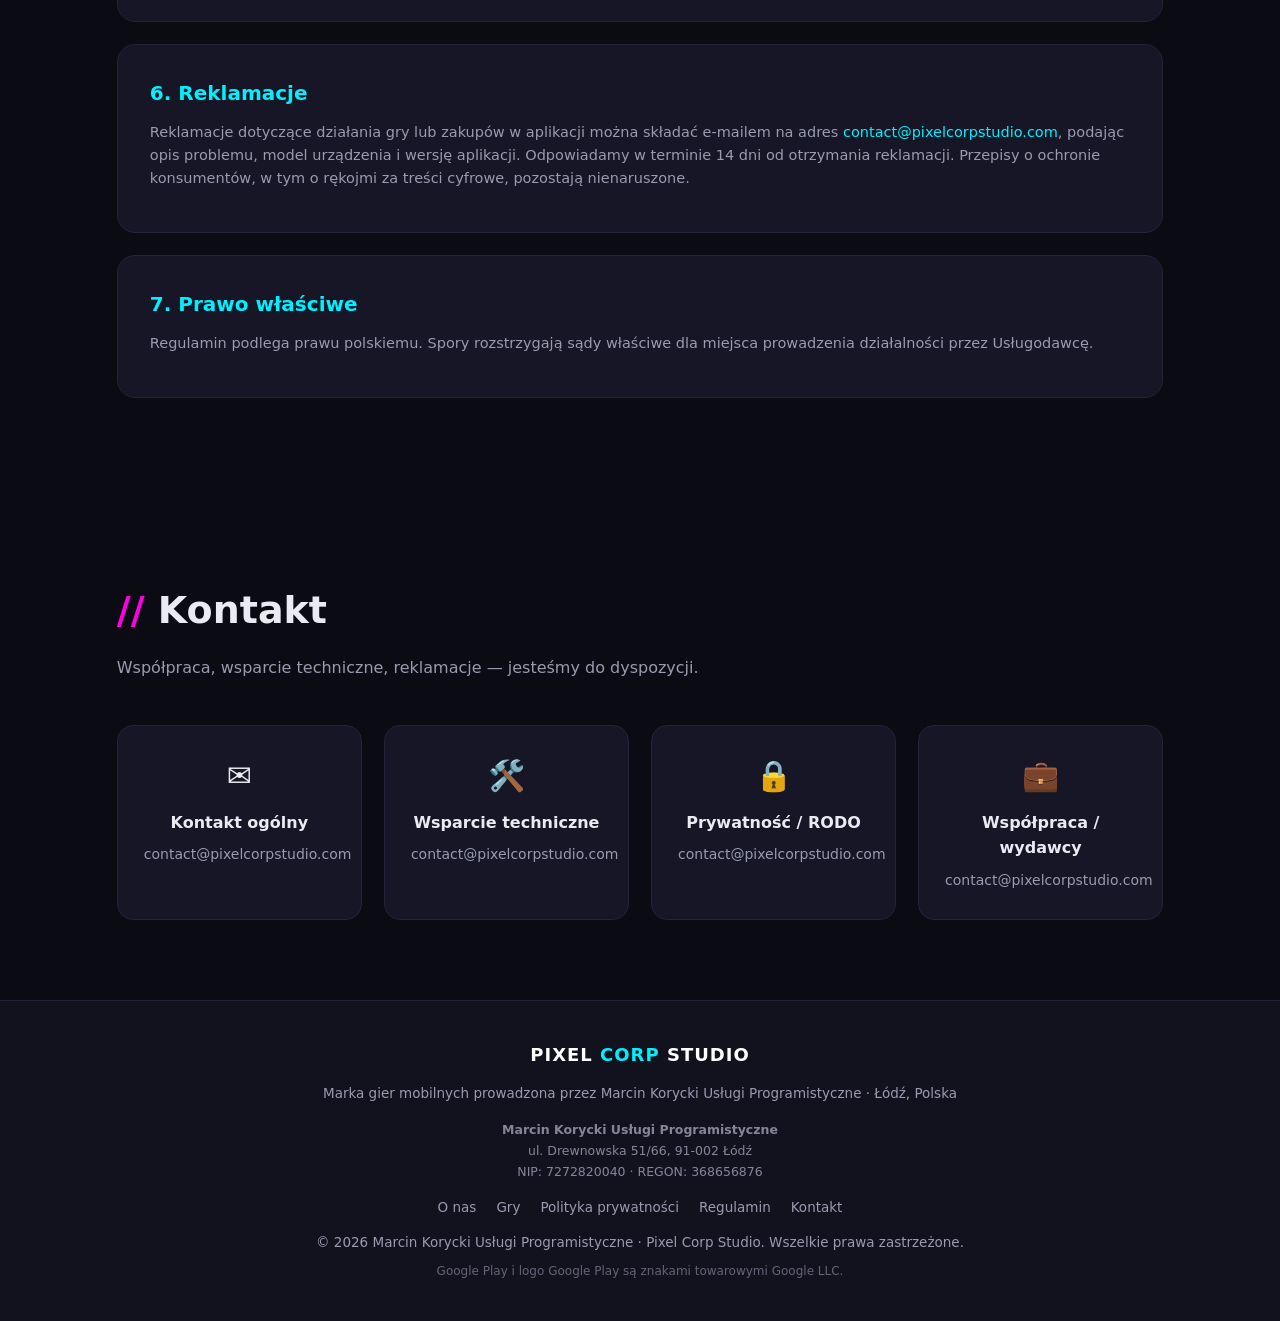
==== commit d6df3ce2: "Strona główna: karta gry Who Lives Where (EN i PL), wkrótce w Google Play Co-Authored-By: Claude Son" ====
--- a/pl/index.html
+++ b/pl/index.html
@@ -71,7 +71,7 @@
 
 <section id="games">
   <h2>Nasze gry</h2>
-  <p class="lead">Obie nasze gry są już dostępne w Google Play.</p>
+  <p class="lead">PixelDraw i Lumena są już dostępne w Google Play. Nasza trzecia gra, Who Lives Where, już wkrótce.</p>
   <div class="feature">
     <div>
       <img class="ico" src="/img/icon.webp" alt="" width="64" height="64">
@@ -116,6 +116,24 @@
       </div>
     </div>
   </div>
+  <div class="feature wlw">
+    <div>
+      <img class="ico" src="/img/wlw-icon.webp" alt="" width="64" height="64">
+      <h3>Who Lives Where: <span class="grad">Zagadka logiczna</span></h3>
+      <p class="desc">Gra w stylu zagadki Einsteina na Androida. Ustal, w którym domu mieszka każdy symbol, korzystając wyłącznie z dedukcji. Każda zagadka ma dokładnie jedno rozwiązanie i nigdy nie wymaga zgadywania.</p>
+      <ul>
+        <li>Samouczek i 100 poziomów, od 3 do 6 domów, o stale rosnącej trudności</li>
+        <li>Podpowiedzi i weryfikacja, gdy utkniesz, w 6 językach</li>
+        <li>Darmowa (z reklamami i opcjonalnymi zakupami jednorazowymi), działa offline, od 13 lat</li>
+      </ul>
+      <span class="soon">Wkrótce w Google Play</span>
+      <p class="links2"><a href="/pl/privacy/who-lives-where/">Polityka prywatności Who Lives Where</a></p>
+    </div>
+    <div class="phones">
+      <div class="phone a"><img src="/img/wlw-pl-plansza.webp" alt="Plansza zagadki w grze Who Lives Where ze wskazówkami" width="540" height="1050" loading="lazy"></div>
+      <div class="phone b"><img src="/img/wlw-pl-podpowiedz.webp" alt="Podpowiedź w grze Who Lives Where" width="540" height="1050" loading="lazy"></div>
+    </div>
+  </div>
 </section>
 
 <section id="terms">
--- a/style.css
+++ b/style.css
@@ -108,6 +108,9 @@
   .feature.lumena{background:radial-gradient(900px 400px at 15% 50%,rgba(0,240,255,.14),transparent 60%),radial-gradient(700px 400px at 100% 0%,rgba(255,210,63,.12),transparent 60%),var(--bg2);margin-top:28px}
   .feature.lumena .ico{background:#05050A}
   .soon{display:inline-block;padding:14px 26px;border-radius:10px;font-weight:700;font-size:15px;border:2px dashed rgba(255,0,229,.45);color:var(--magenta);background:rgba(255,0,229,.08)}
+  .feature.wlw{background:radial-gradient(900px 400px at 85% 40%,rgba(154,107,255,.18),transparent 60%),radial-gradient(700px 400px at 0% 0%,rgba(0,240,255,.12),transparent 60%),var(--bg2);margin-top:28px}
+  .feature.wlw .ico{background:#0B0814;border-radius:16px}
+  .feature.wlw .links2{margin-top:14px;font-size:13.5px}
   .feature.lumena .links2{margin-top:14px;font-size:13.5px}
   .shots{display:grid;gap:12px}
   .shots img{width:100%;height:auto;aspect-ratio:8/5;object-fit:cover;border-radius:14px;border:1px solid var(--border);display:block;box-shadow:0 14px 36px rgba(0,0,0,.5)}
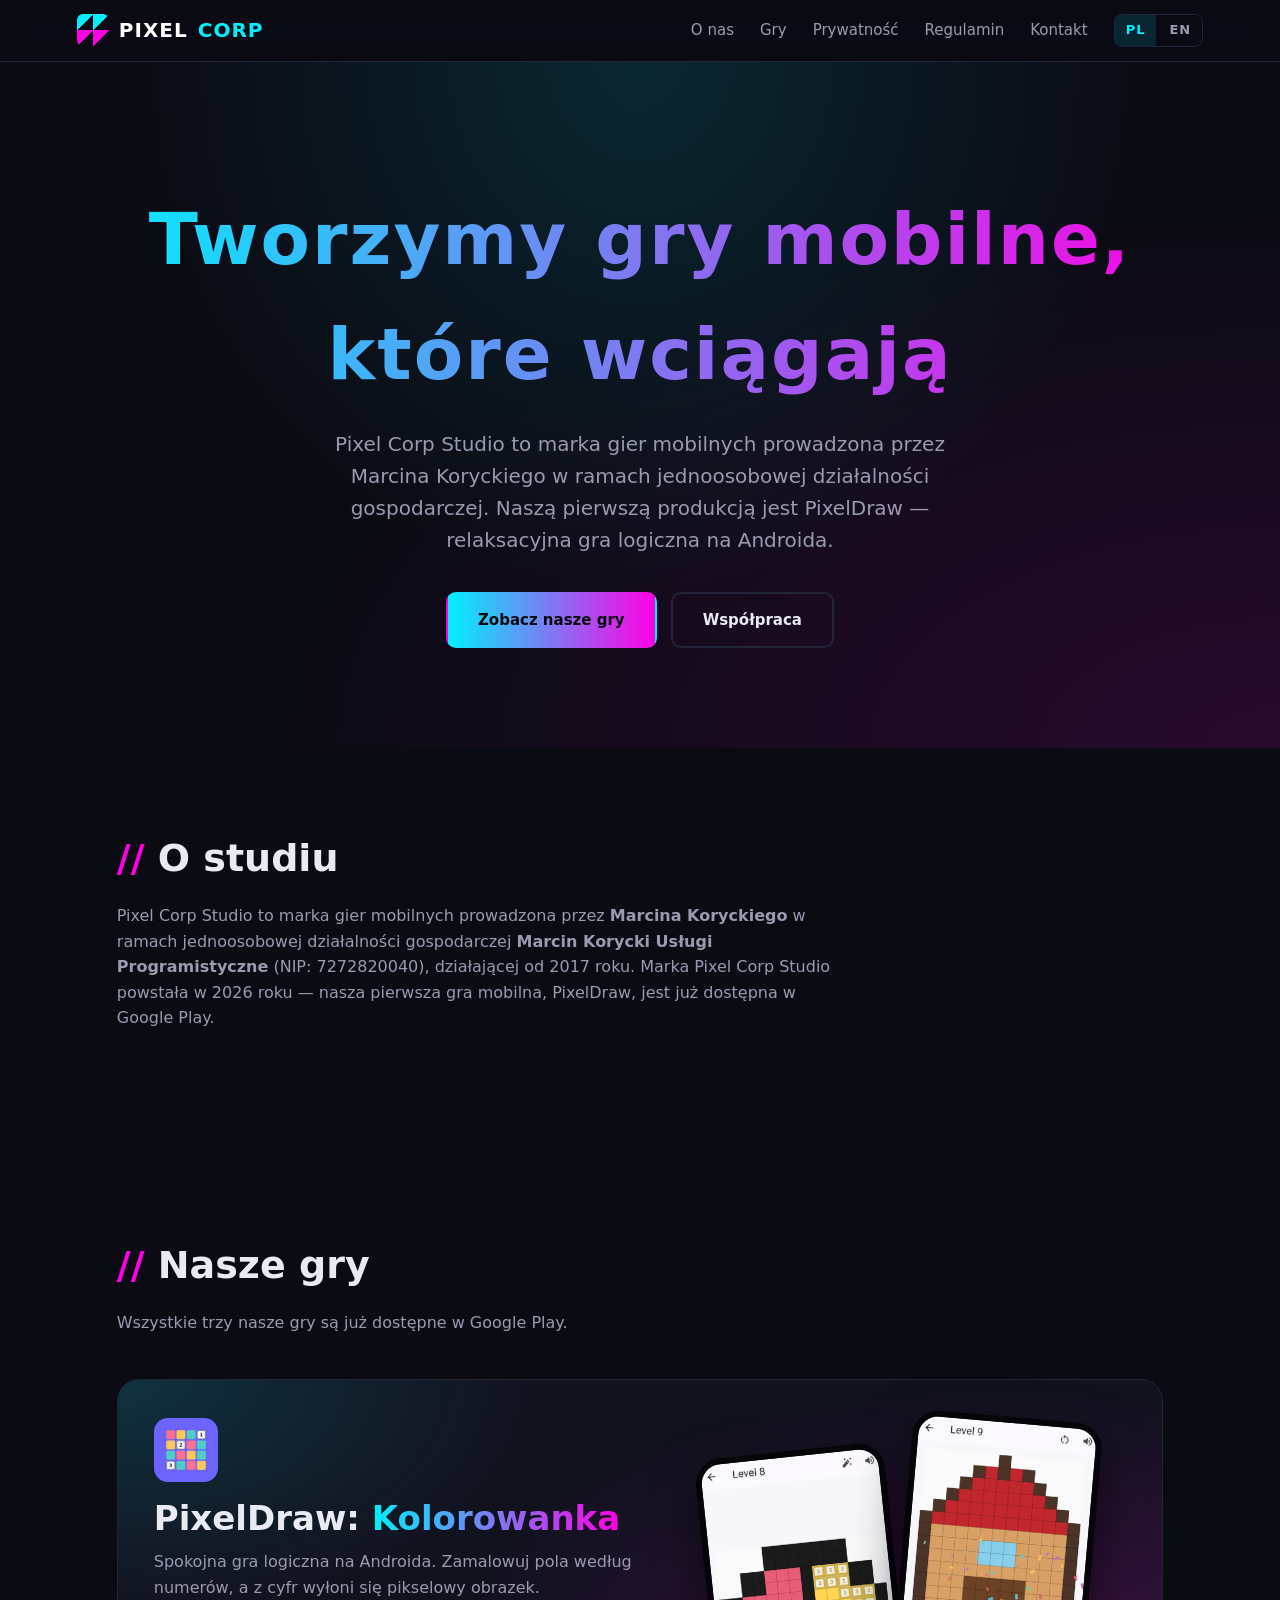
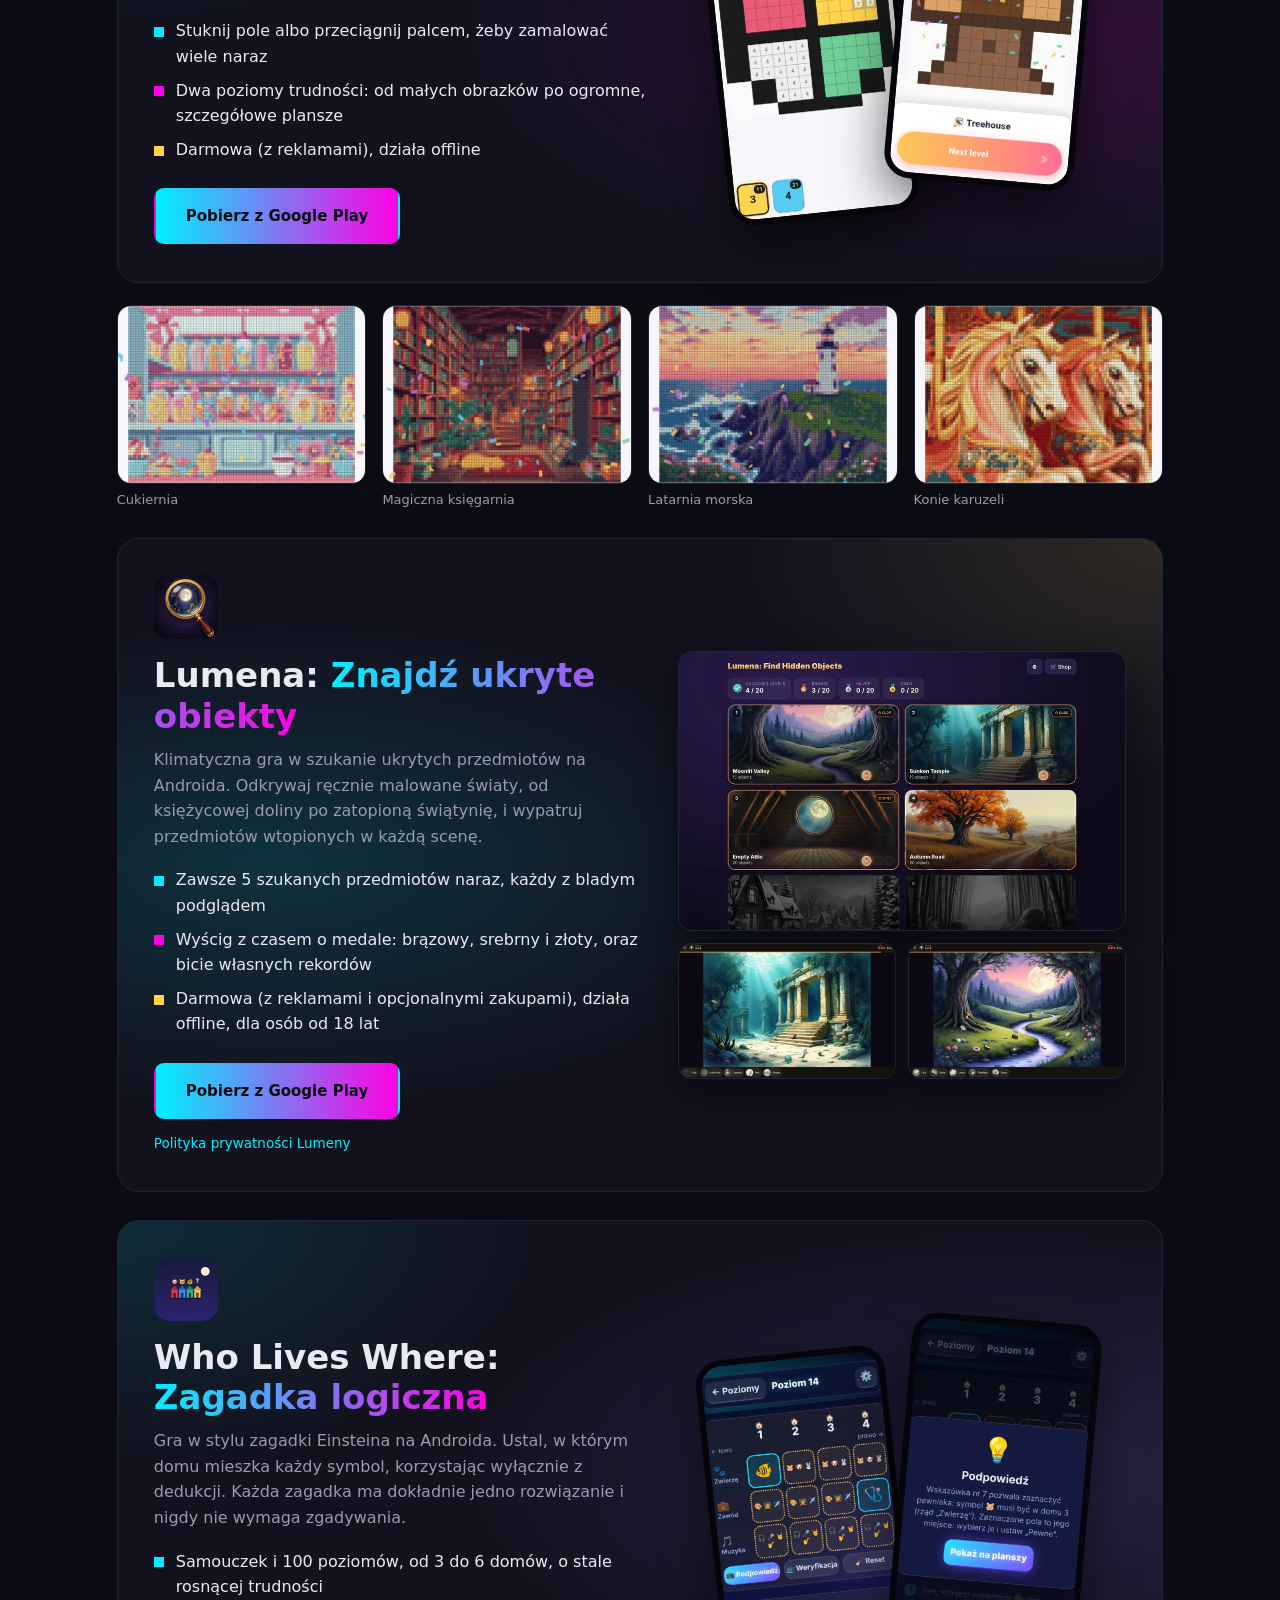
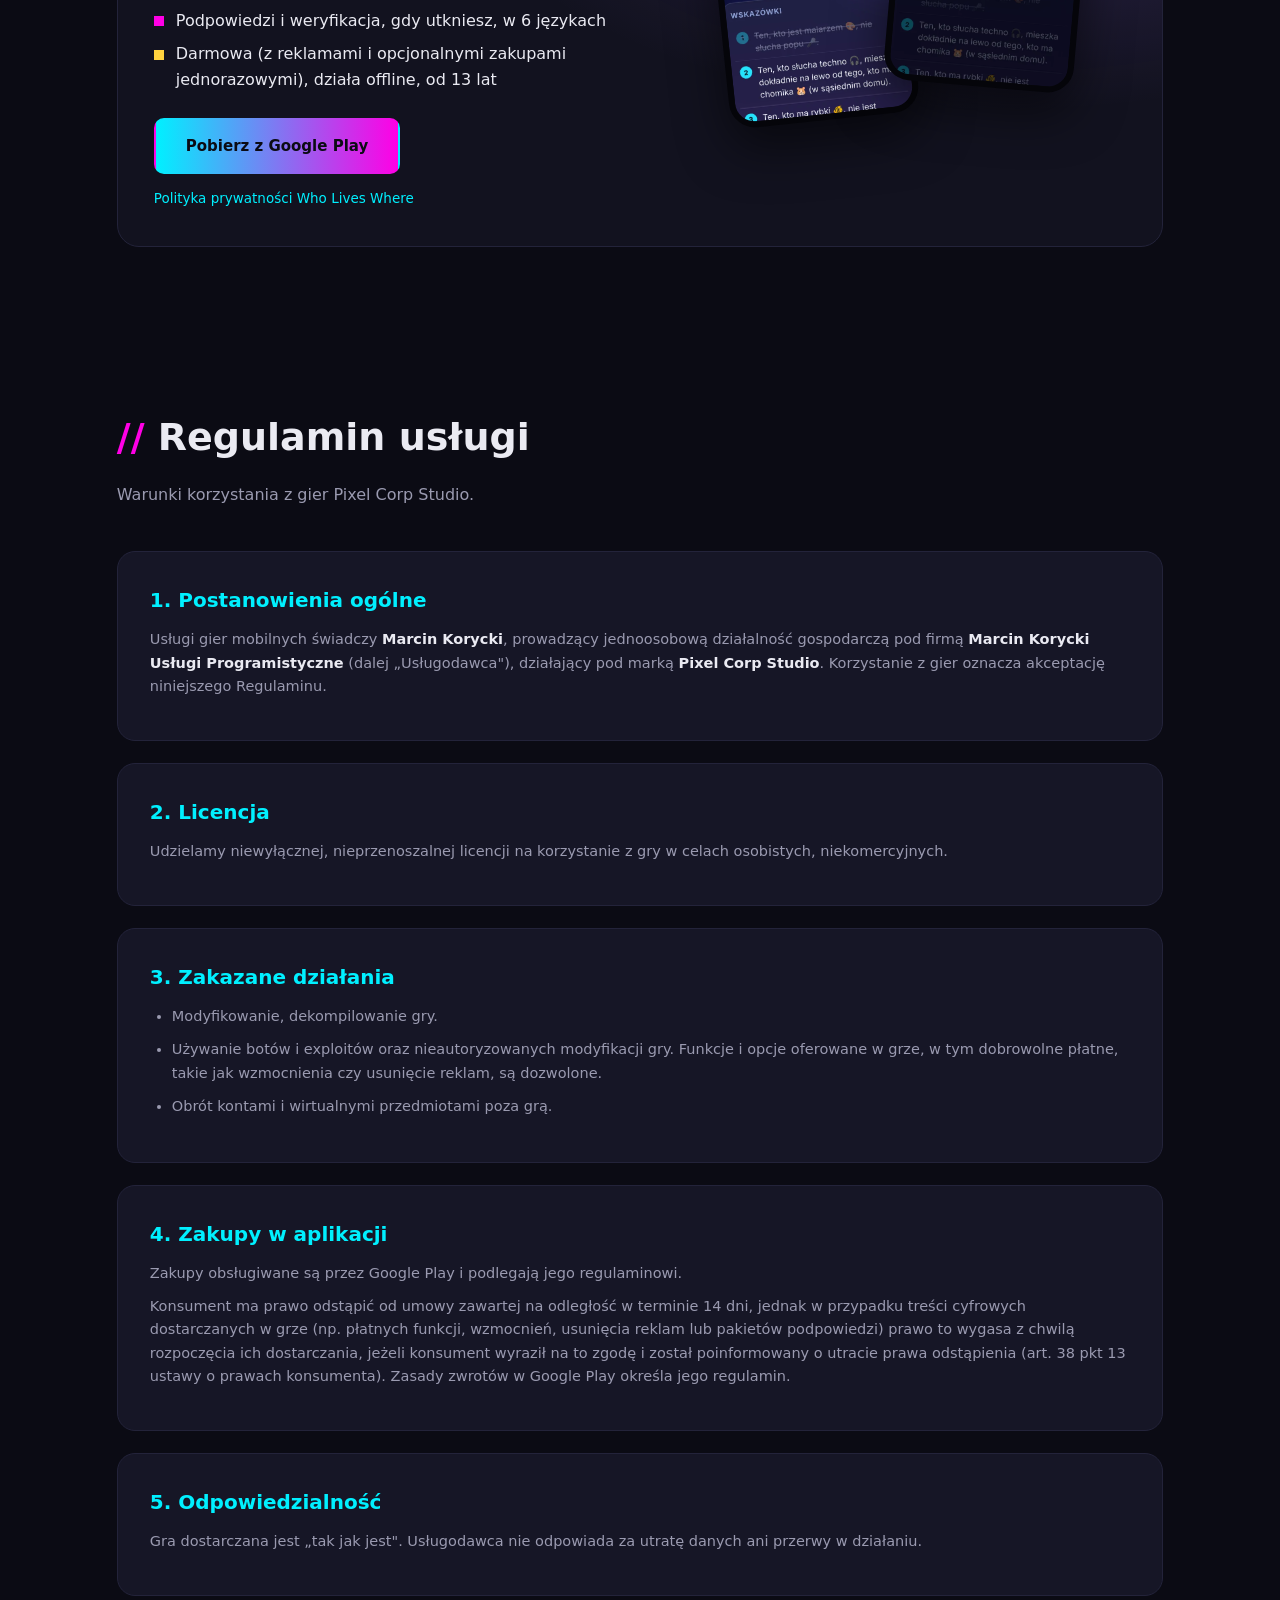
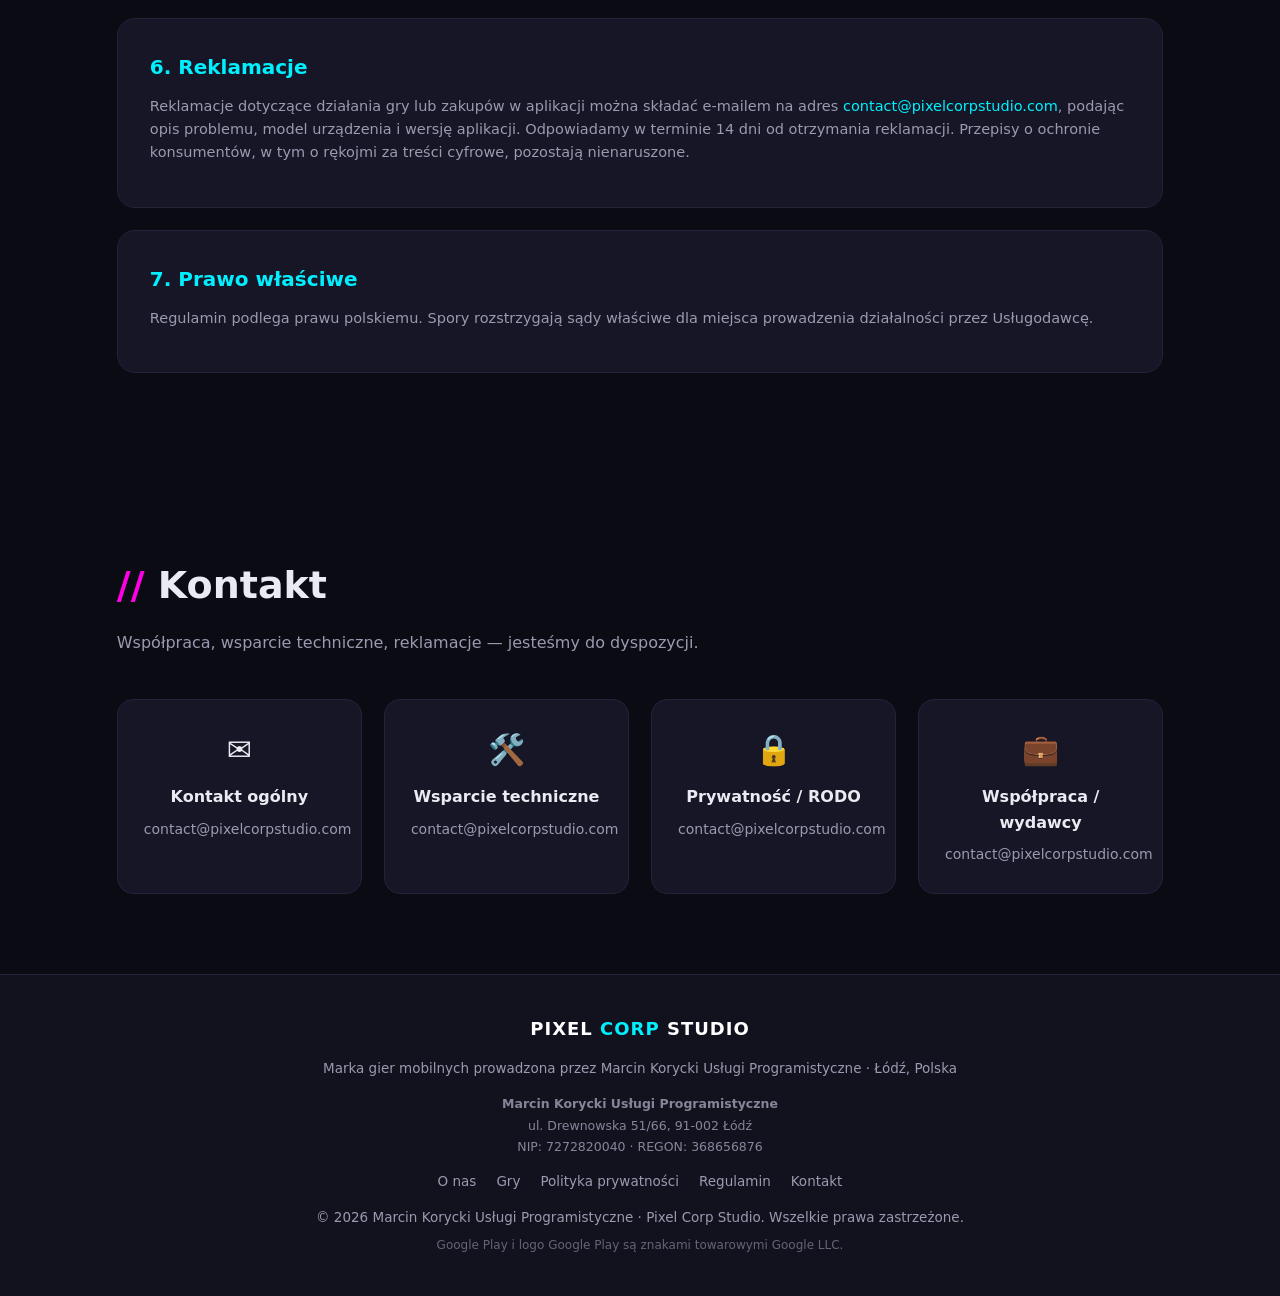
==== commit 47203ffa: "Strona główna: Who Lives Where dostępna w Google Play, przycisk z linkiem Co-Authored-By: Claude Son" ====
--- a/pl/index.html
+++ b/pl/index.html
@@ -71,7 +71,7 @@
 
 <section id="games">
   <h2>Nasze gry</h2>
-  <p class="lead">PixelDraw i Lumena są już dostępne w Google Play. Nasza trzecia gra, Who Lives Where, już wkrótce.</p>
+  <p class="lead">Wszystkie trzy nasze gry są już dostępne w Google Play.</p>
   <div class="feature">
     <div>
       <img class="ico" src="/img/icon.webp" alt="" width="64" height="64">
@@ -126,7 +126,7 @@
         <li>Podpowiedzi i weryfikacja, gdy utkniesz, w 6 językach</li>
         <li>Darmowa (z reklamami i opcjonalnymi zakupami jednorazowymi), działa offline, od 13 lat</li>
       </ul>
-      <span class="soon">Wkrótce w Google Play</span>
+      <a href="https://play.google.com/store/apps/details?id=com.pixelcorpstudio.wholiveswhere" class="btn btn-primary" target="_blank" rel="noopener">Pobierz z Google Play</a>
       <p class="links2"><a href="/pl/privacy/who-lives-where/">Polityka prywatności Who Lives Where</a></p>
     </div>
     <div class="phones">
